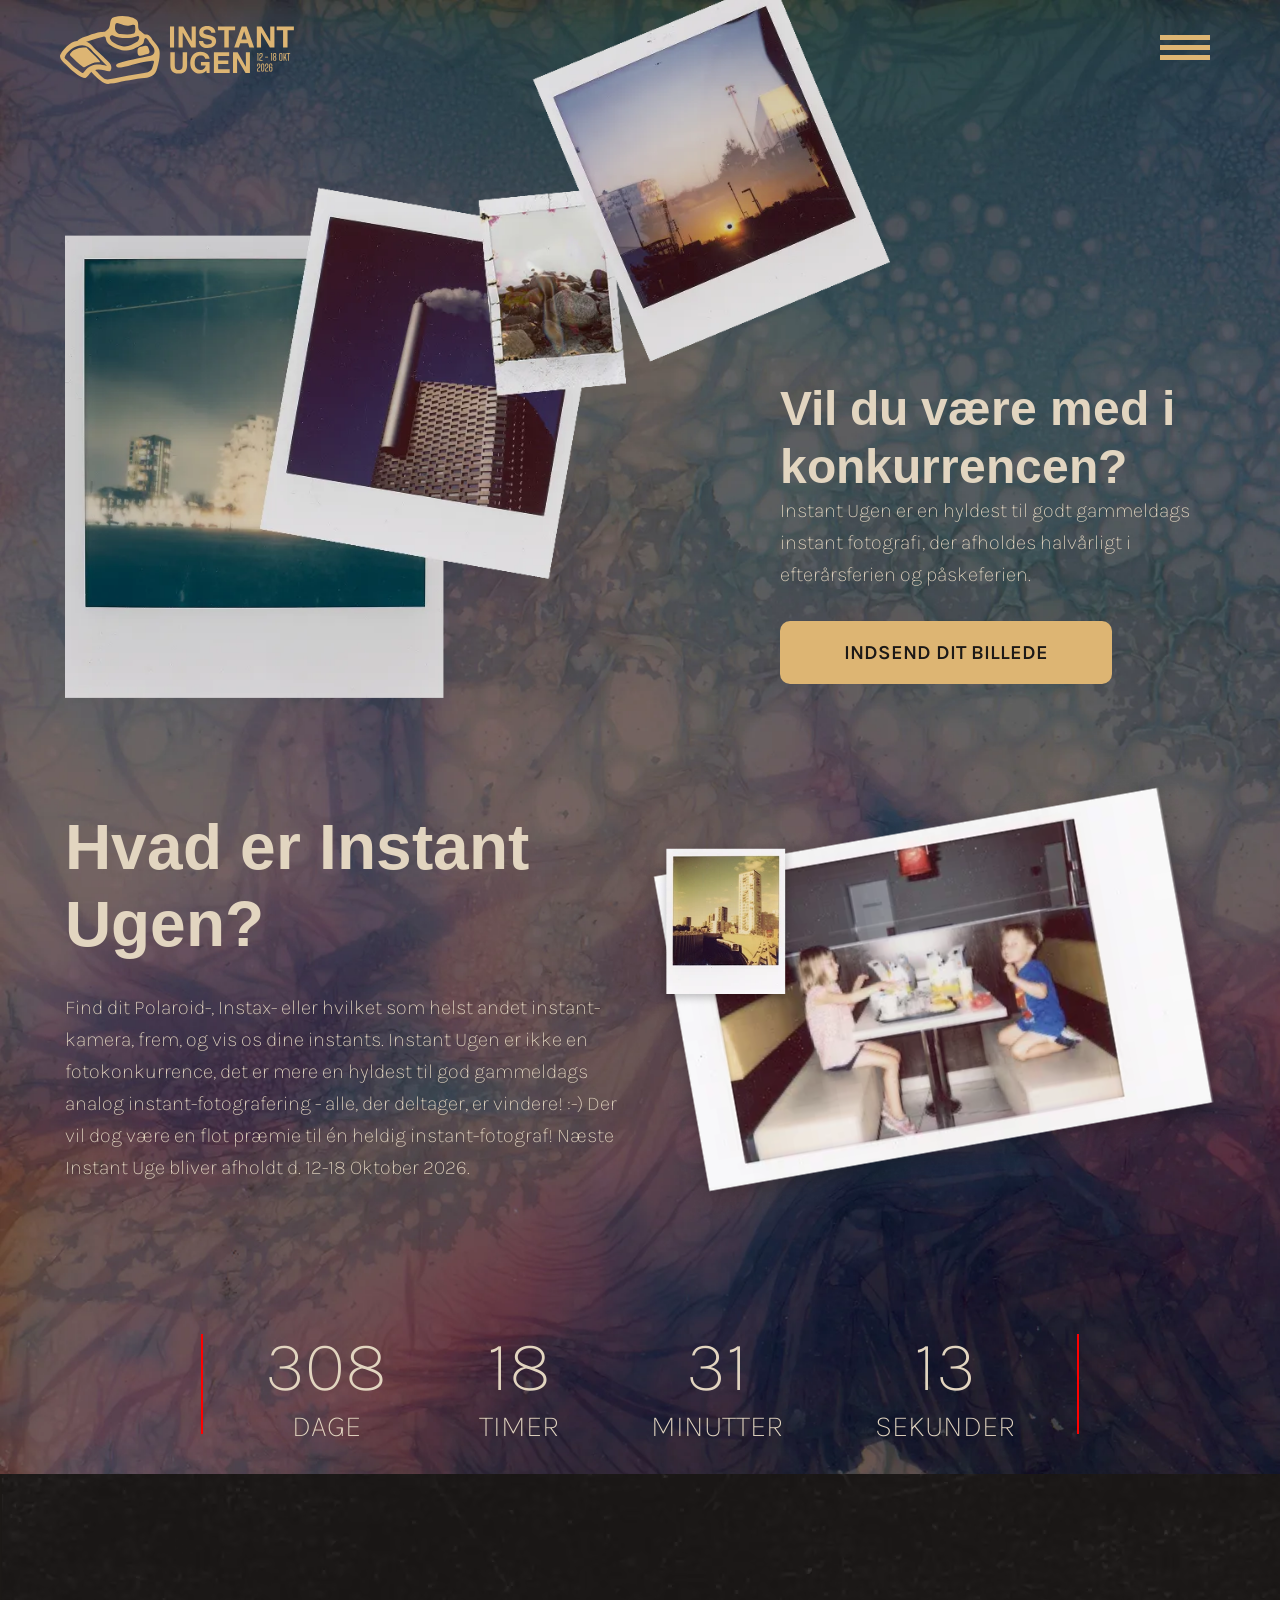
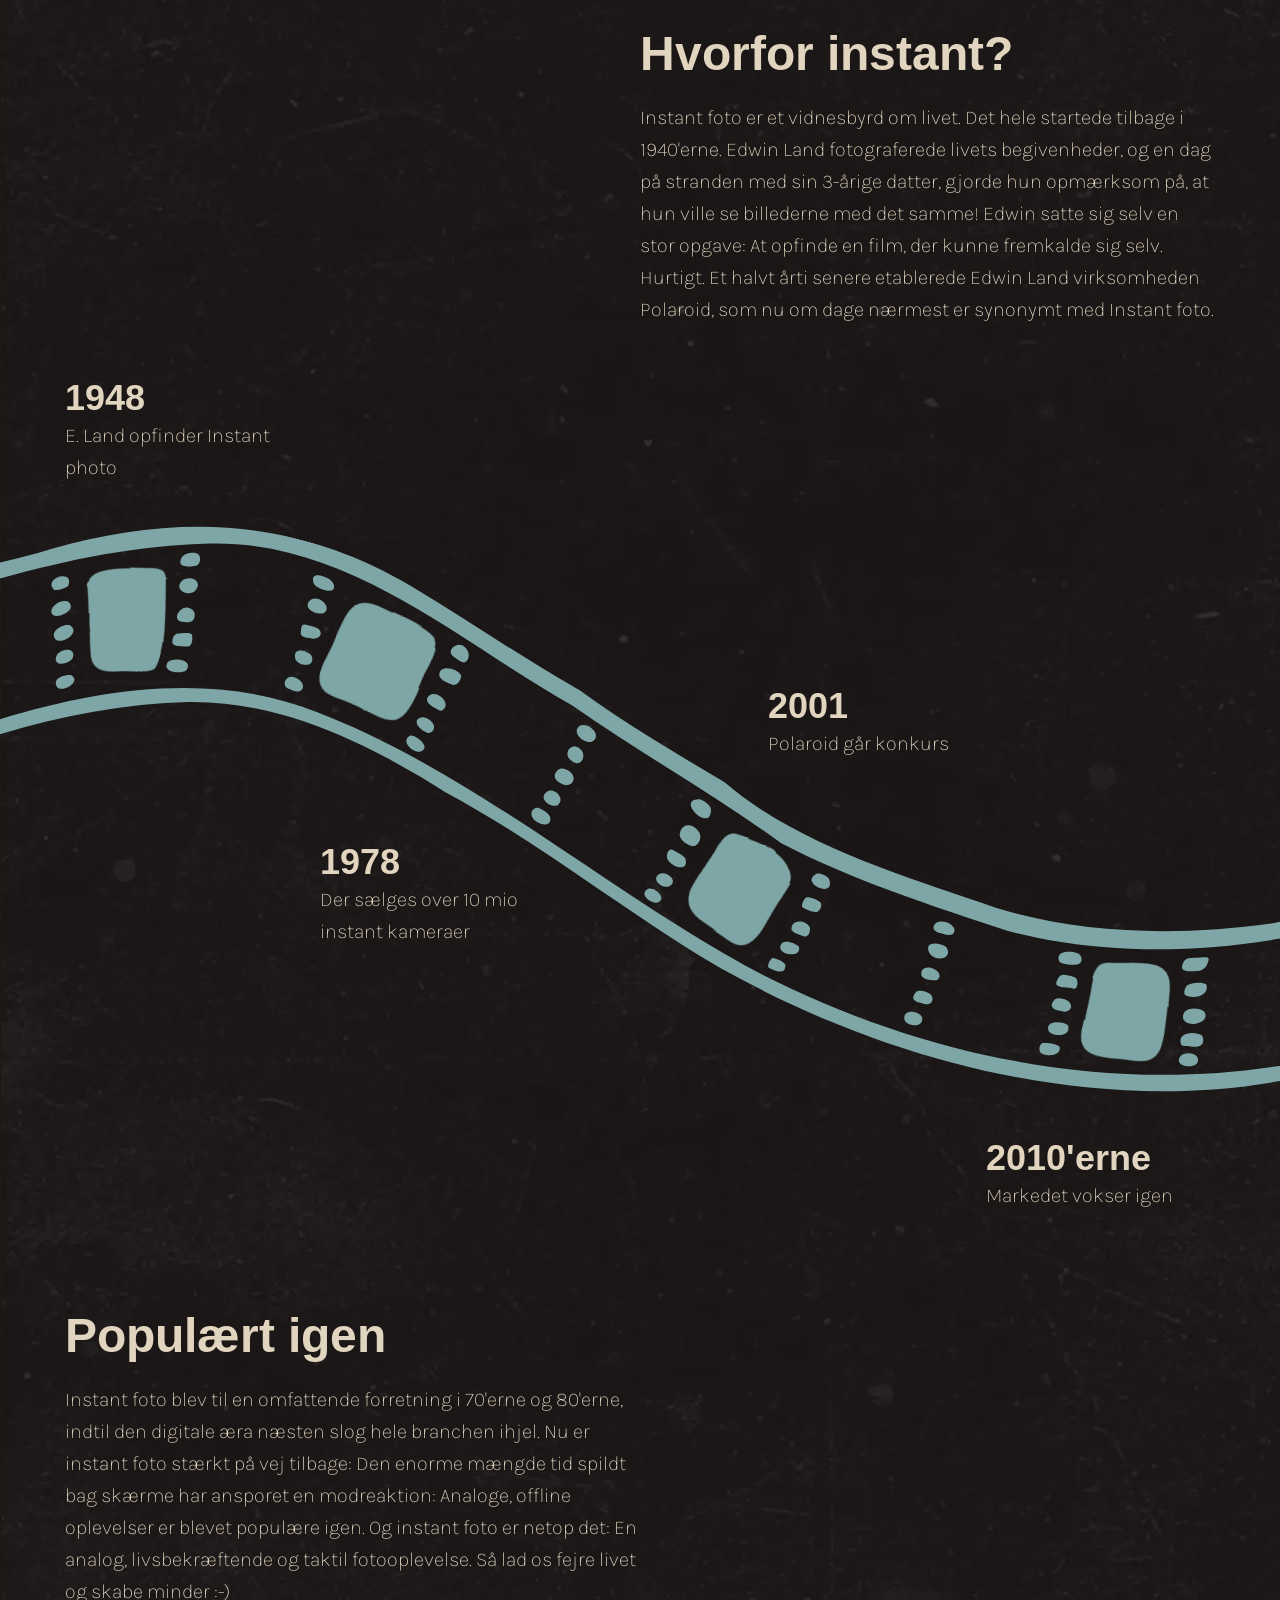
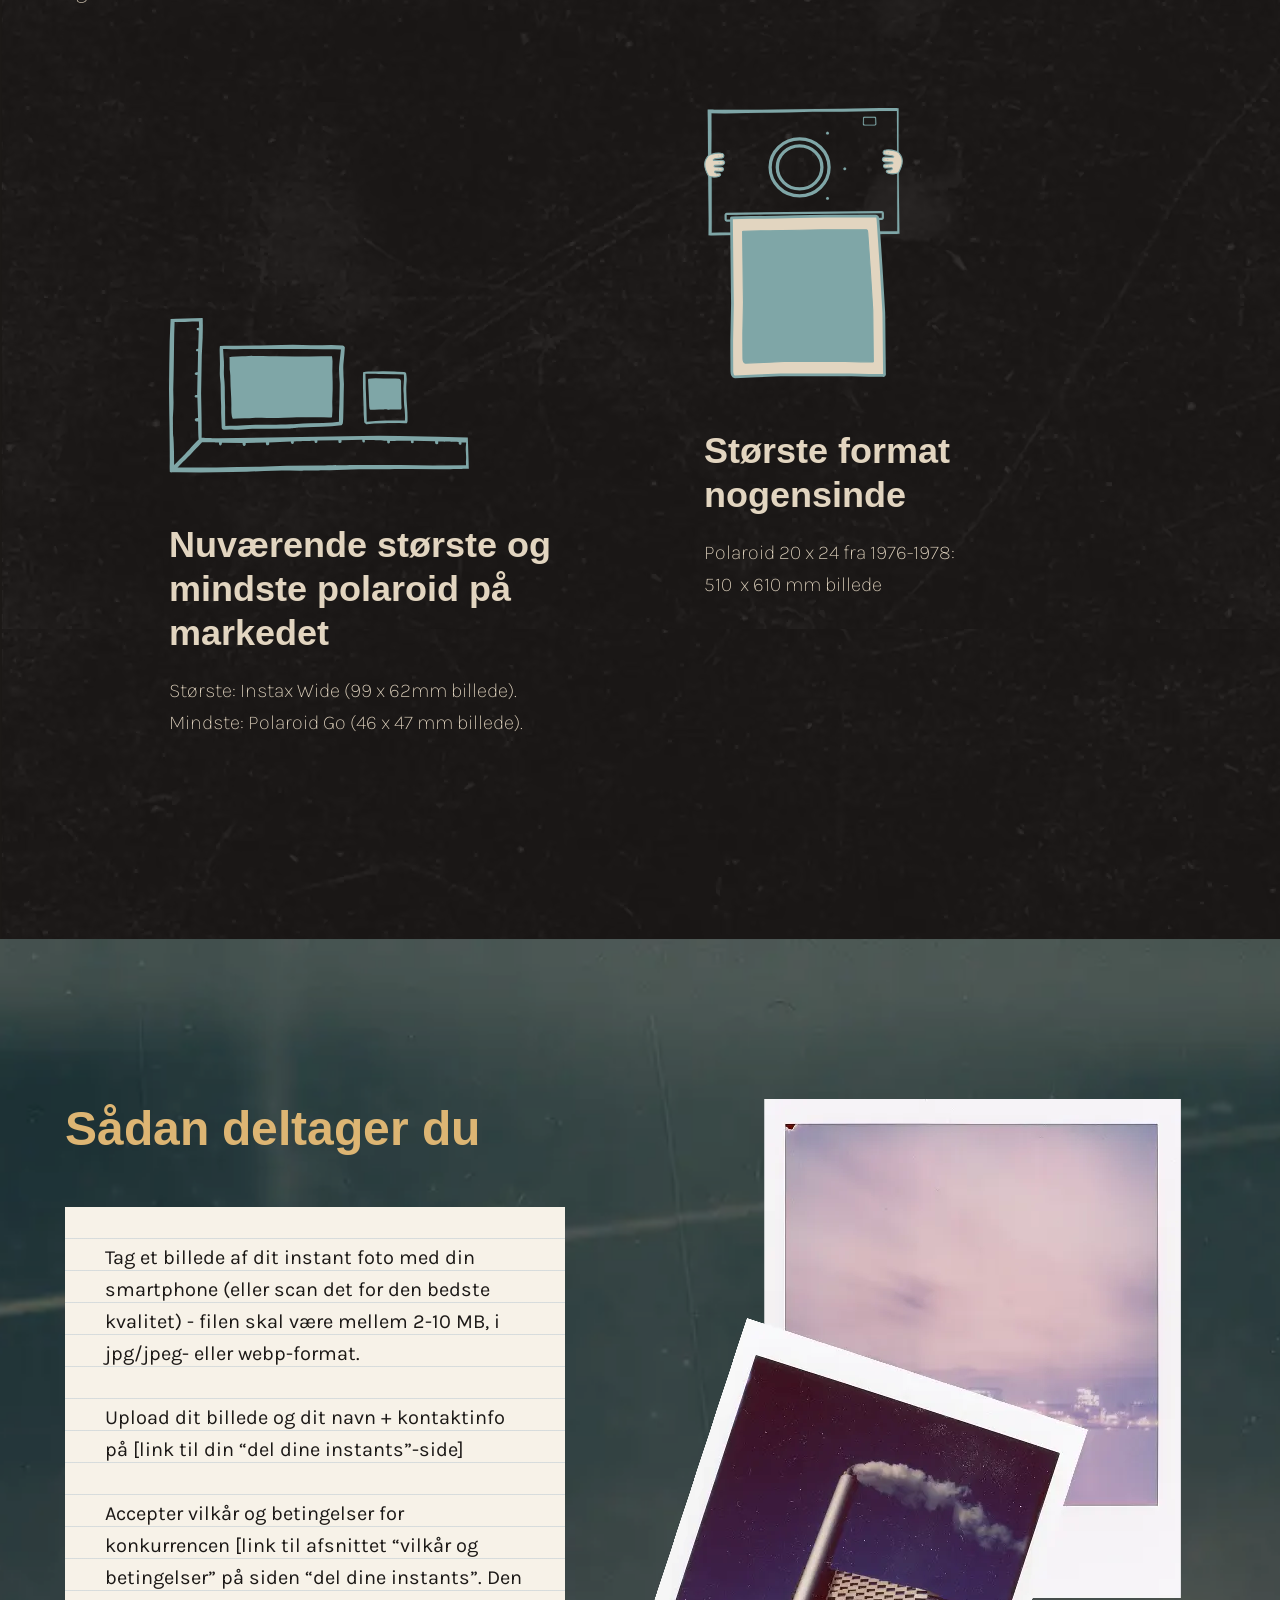
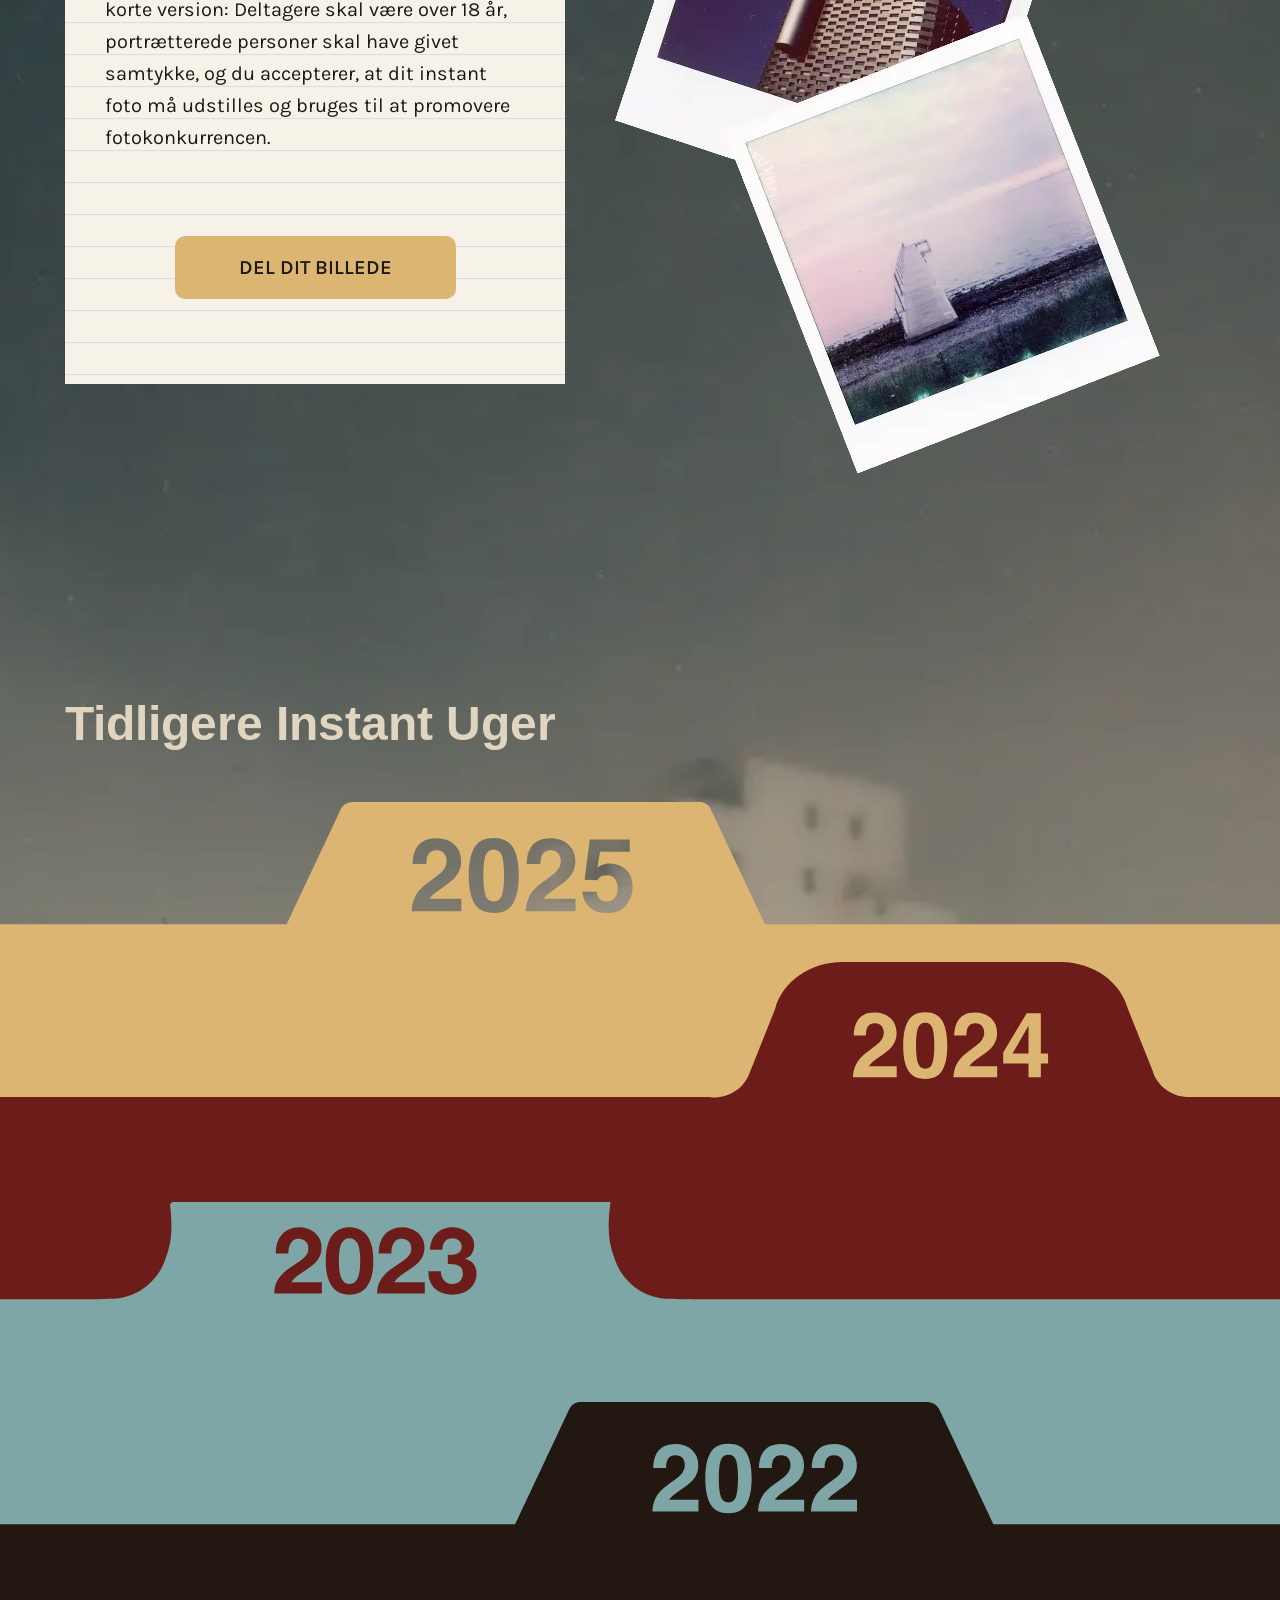
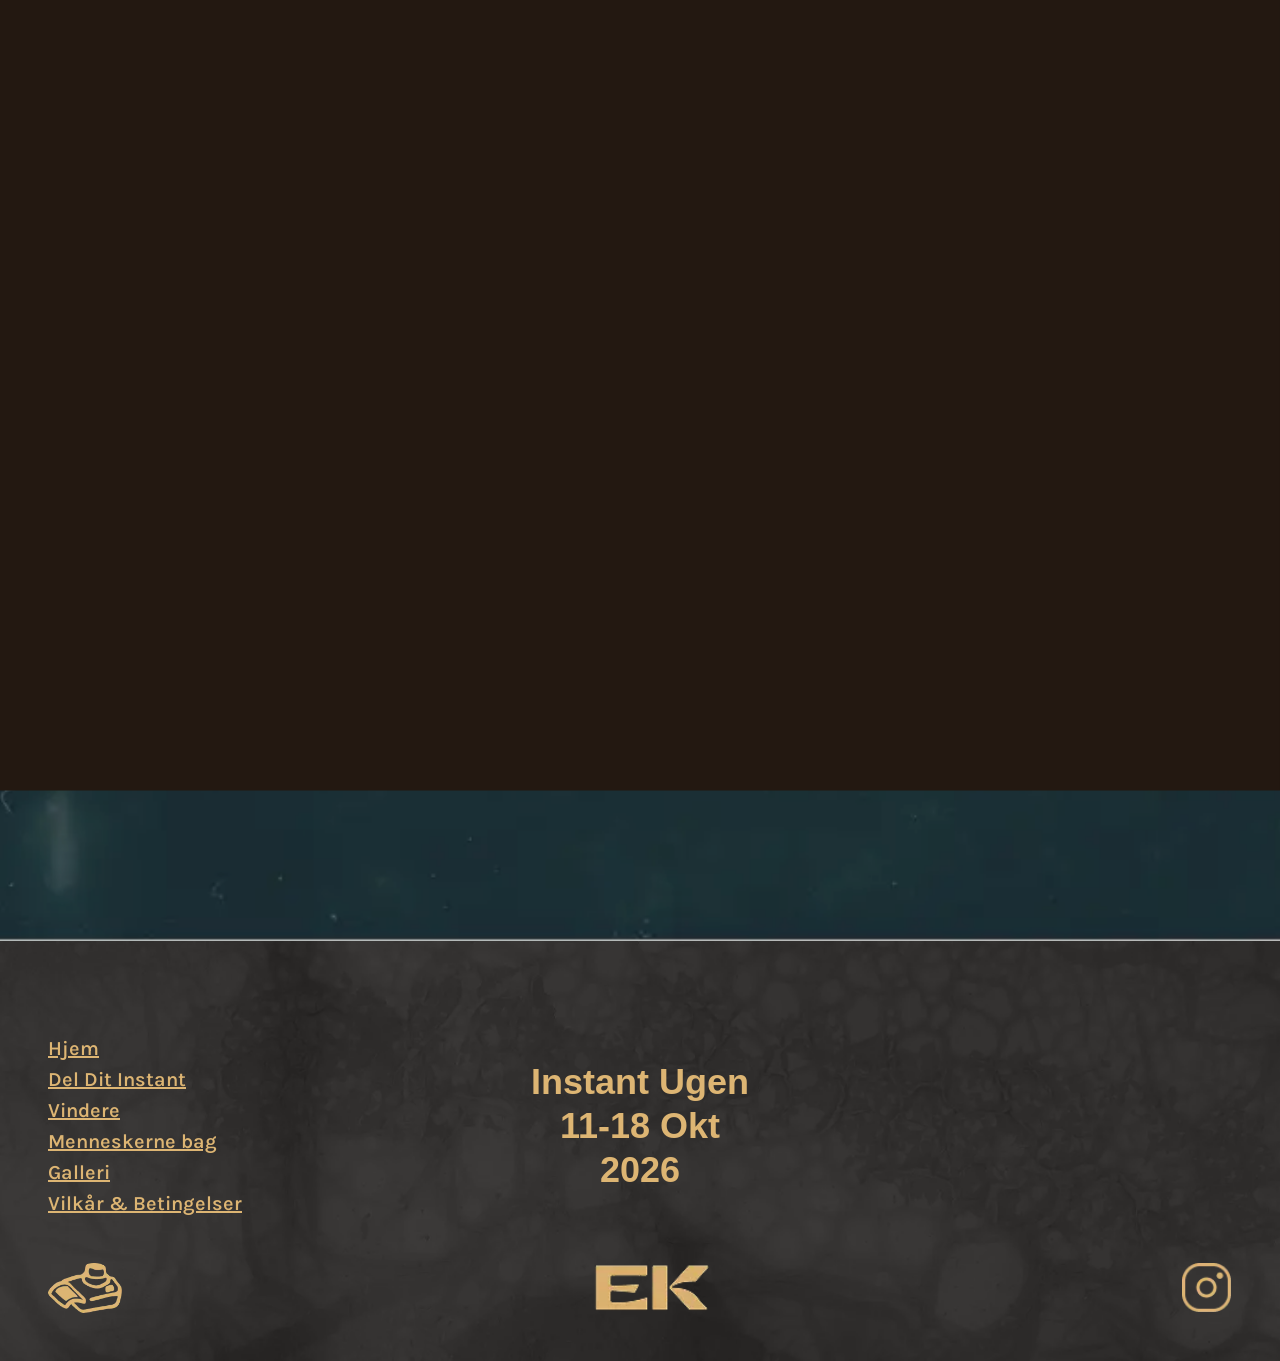
==== index.html @ 5b5977e4 "countdown inserted - fixing padding" ====
<!doctype html>
<html lang="da">
  <head>
    <meta charset="UTF-8" />
    <meta name="viewport" content="width=device-width, initial-scale=1.0" />
    <meta name="robots" content="noindex, nofollow" />
    <title>Forside</title>

    <!--Font-->

    <link rel="preconnect" href="https://fonts.googleapis.com" />
    <link rel="preconnect" href="https://fonts.gstatic.com" crossorigin />
    <link
      href="https://fonts.googleapis.com/css2?family=Arimo:ital,wght@0,400..700;1,400..700&family=Karla:ital,wght@0,200..800;1,200..800&display=swap"
      rel="stylesheet"
    />

    <!--css-->
    <link rel="stylesheet" href="css/global.css" />
    <link rel="stylesheet" href="css/index.css" />
  </head>

  <body>
    <div class="hero_background">
      <header>
        <div class="logo">
          <a href="index.html">
            <img class="camera_Logo" src="logo/Logo_interrim.svg" alt="logo" />
            <img
              class="Wordmark_logo"
              src="logo/Wordmark_and_date.svg"
              alt="Instant Ugen | afholdes d. 12-18 Oktober 2026"
            />
          </a>
        </div>

        <nav>
          <ul class="menu">
            <li><a href="index.html">HJEM</a></li>
            <li><a href="form.html">DEL DIT INSTANT</a></li>
            <li><a href="winners.html">VINDERE</a></li>
            <li><a href="about.html">MENNESKERNE BAG</a></li>
            <li><a href="galleri.html">GALLERI</a></li>
          </ul>
        </nav>

        <button class="burger">
          <span class="line"></span>
          <span class="line"></span>
          <span class="line"></span>
        </button>
      </header>

      <section class="hero">
        <div class="hero_images">
          <img
            src="Img/polaroids/hero_images_gathered_lo.webp"
            alt="Instant foto af Amager Strandpark"
          />
          <!-- <img
            src="/img/polaroids/hero_instant2.webp"
            alt="Instant foto af Amager Forbrænding"
          />
          <img
            src="/img/polaroids/hero_instant3.webp"
            alt="Instant foto af Amager Strandpark"
          />
          <img
            src="/img/polaroids/hero_instant4.webp"
            alt="Instant foto af Amager Strandpark"
          /> -->
        </div>
        
        <div class="hero_text_button">
          <div>
          <h2 class="hero_title">Vil du være med i konkurrencen?</h1>
          <p class="hero_text">
            Instant Ugen er en hyldest til godt gammeldags instant fotografi,
            der afholdes halvårligt i efterårsferien og påskeferien.
          </p>
          </div>
          <a class="button" aria-label="button" href="/form.html"
            >INDSEND DIT BILLEDE</a
          >
        </div>



    
      </section>

      <section class="what_is_section">
        <div class ="what_is_flex">

          <div class="what_is_images">
            <img class="metro_tilt_ovenpå" src="Img/polaroids/hero_instant6.webp" alt="Instantbillede af metroen på amager">

            <img class="burgerking" src="Img/polaroids/hero_instant5.webp" alt="Instant af Stefans børn på burgerking"/>
          </div>


          
        <div class="what_is_text">
  
  <h1>Hvad er Instant Ugen?</h1>
  <p>Find dit Polaroid-, Instax- eller hvilket som helst andet instant-kamera, frem, og vis os dine instants. 
Instant Ugen er ikke en fotokonkurrence, det er mere en hyldest til god gammeldags analog instant-fotografering 
- alle, der deltager, er vindere! :-) 

Der vil dog være en flot præmie til én heldig instant-fotograf!
Næste Instant Uge bliver afholdt d. 12-18 Oktober 2026.
</p>


</div>

</div>

   <div class="container">

        <div id="countdown">
            <div class="RedLine">

            </div>
            <ul>
                <li><span id="days"></span>dage</li>
                <li><span id="hours"></span>timer</li>
                <li><span id="minutes"></span>minutter</li>
                <li><span id="seconds"></span>sekunder</li>
            </ul>
            <div class="RedLine"></div>
        </div>

    </div>
      </section>

    </div>

    

      <section class="timeline">
<div class="section_timeline">
        <div class="timeline_intro">
          <h2>Hvorfor instant?</h2>
          <p>Instant foto er et vidnesbyrd om livet. Det hele startede tilbage i 1940'erne. Edwin Land fotograferede livets begivenheder, og en dag på stranden med sin 3-årige datter, gjorde hun opmærksom på, at hun ville se billederne med det samme! 

Edwin satte sig selv en stor opgave: At opfinde en film, der kunne fremkalde sig selv. Hurtigt. Et halvt årti senere etablerede Edwin Land virksomheden Polaroid, som nu om dage nærmest er synonymt med Instant foto. 
</p>
        </div>


<div class="timeline_wrapper">

  <div class="timeline_grid">
  <div class="info1">
    <h3>1948</h3>
  <p>E. Land opfinder Instant photo</p>
  </div>

  <div class="info2">
    <h3>1978</h3>
  <p>Der sælges over 10 mio instant kameraer</p>
  </div>


  <div class="info3">
    <h3>2001</h3>
  <p>Polaroid går konkurs</p>
  </div>

  <div class="info4">
    <h3>2010'erne</h3>
  <p>Markedet vokser igen</p>
  </div>
  </div>

  
   <img class="filmroll" src="logo/Filmroll_mobile.svg" alt="illustration af bonrulle med påtrykte instant fotos">

</div>


        <div class="timeline_outro">
          <h2>Populært igen</h2>
          <p>Instant foto blev til en omfattende forretning i 70'erne og 80'erne, indtil den digitale æra næsten slog hele branchen ihjel. 

Nu er instant foto stærkt på vej tilbage: Den enorme mængde tid spildt bag skærme har ansporet en modreaktion: Analoge, offline oplevelser er blevet populære igen. Og instant foto er netop det: En analog, livsbekræftende og taktil fotooplevelse.

Så lad os fejre livet og skabe minder :-)</p>
        </div>

        </div>
      

<div class="infographics_index">
        <div class="infographic_1">
          <img src="logo/info_lineal.svg" alt="Illustration af to polaroidbilleder der sammenlignes med en lineal."/>
          <article class="infographic_text">
            <h3>Nuværende største og mindste polaroid på markedet </h3>
            <p>Største: Instax Wide (99 x 62mm billede). <br> 
Mindste: Polaroid Go (46 x 47 mm billede).</p>
          </article>

        </div>


        <div class="infographic_2">
          <img src="logo/info_format.svg" alt="Illustration af et stort kamera der printer et stort format ud."/>
<article class="infographic_text">
            <h3>Største format nogensinde </h3>
            <p>Polaroid 20 x 24 fra 1976-1978: <br> 510  x 610 mm billede </p>
          </article>
        </div>
</div>
        
      </section>

  <section class="how_to_section">

<div class="howto_bigflex">
   
<div class="howto_smallflex">
   
  <div>
    <h2 class="h2_howto">Sådan deltager du</h2>
    <div class="note">
      <div>
       
        <p>
            Tag et billede af dit instant foto med din smartphone (eller scan det for den bedste kvalitet) - filen skal
            være mellem
            2-10 MB, i jpg/jpeg- eller webp-format.

        </p>
        <p>Upload dit billede og dit navn + kontaktinfo på [link til din “del dine instants”-side]

        </p>

        <p>Accepter vilkår og betingelser for konkurrencen [link til afsnittet “vilkår og betingelser” på siden “del
            dine
            instants”. Den korte version: Deltagere skal være over 18 år, portrætterede personer skal have givet
            samtykke, og du
            accepterer, at dit instant foto må udstilles og bruges til at promovere fotokonkurrencen.</p>
    </div>
    <div class="howtobtn">
    <a class="button" href="form.html">DEL DIT BILLEDE</a>
    </div>
          </div>
          </div>

    <div class="howto_images">
      <img src="Img/polaroids/howto_images.webp" alt="Et display af tre polaroidbilleder - alle fra Amager">
    </div>
    </div>
    </div>

  <h2 class="files_title">Tidligere Instant Uger</h2>


  <section class="files">

  <img class="yellowfile" src="svg/yellowfile.svg" alt="En gul mappe med teksten 2025">
  <img class="redfile" src="svg/redfile.svg" alt="En rød mappe med teksten 2024">
  <img class="bluefile" src="svg/bluefile.svg" alt="En blå mappe med teksten 2023">
  <img class="brownfile" src="svg/brownfile.svg" alt="En brun mappe med teksten 2022">

  </section>
</section>








    

    <footer>
      <div class="Footer_Content">
        <div class="Footer_Date">
          <h3>Instant Ugen</h3>
          <h3>11-18 Okt</h3>
          <h3>2026</h3>
        </div>

        <div class="Footer_links">
          <a href="index.html">Hjem</a>
          <a href="form.html">Del Dit Instant</a>
          <a href="winners.html">Vindere</a>
          <a href="about.html">Menneskerne bag</a>
          <a href="galleri.html">Galleri</a>
          <a href="agreements.html">Vilkår & Betingelser</a>
        </div>
      </div>

      <div class="Footer_logo">
        <a href="index.html">
          <img src="logo/Logo_interrim.webp" alt="Instant ugen Logo"
        /></a>
        <a href="https://www.ek.dk/" target="_blank"
          ><img src="logo/Ek_logo.webp" alt="Sponsor Logo EK" />
        </a>
        <a href="DEAD LINK " target="_blank">
          <img src="logo/Insta_logo.webp" alt="Instagram Link"
        /></a>
      </div>
    </footer>
    <script src="javascript/burger.js"></script>
     <script src="javascript/index.js"></script>
  </body>
</html>
---- css/global.css ----
/****** RESEt ******/
* {
  margin: 0;
  padding: 0px;
  box-sizing: border-box;
}
img {
  width: 100%;
  height: auto;
  display: block;
}

main {
  margin: 10px;
}

/******** FONTS *********/

h1 {
  font-family: "Arimo", sans-serif;
  font-optical-sizing: auto;
  font-weight: 800;
  font-style: normal;
  color: var(--text-color);
  font-size: 2.25rem;
}

h2 {
  font-family: "Arimo", sans-serif;
  font-optical-sizing: auto;
  font-weight: 800;
  font-style: normal;
  color: var(--text-color);
  font-size: 2rem;
}

.menu a {
  font-family: "Arimo", sans-serif;
  font-optical-sizing: auto;
  font-weight: 800;
  font-style: normal;
  color: var(--text-color);
  font-size: 1.5rem;
}

h3 {
  font-family: "Arimo", sans-serif;
  font-optical-sizing: auto;
  font-weight: 800;
  font-style: normal;
  color: var(--text-color);
  font-size: 1.5rem;
}

button {
  font-family: "Karla", sans-serif;
  font-optical-sizing: auto;
  font-weight: bold;
  font-style: normal;
  font-size: 1rem;
}

p,
ul,
ol,
a {
  font-family: "Karla", sans-serif;
  font-optical-sizing: auto;
  font-weight: 200;
  font-style: normal;
  font-size: 1.125rem;
  color: var(--text-color);
}

p {
  max-width: 65ch;
  line-height: 1.6;
}

li {
  max-width: 65ch;
}

.Italic-Text {
  font-weight: lighter;
  font-style: italic;
}

.light-text {
  font-weight: lighter;
}

/********* COLORS *********/

:root {
  --background-color: #1c1917;
  --text-color: #e2d5c0;
  --Yellow-color: #ddb573;
  --cta-color: #7fa6a7;
}

body {
  background-color: var(--background-color);
}

/*********** HEADER ***********/

header {
  top: 0;
  display: flex;
  justify-content: space-between;
  align-items: center;
  height: 100px;
  padding: 0 20px;
  background: transparent;
  z-index: 100;
}

/*********** LOGO ***********/

.Wordmark_logo {
  width: 75px;
  height: auto;
}

.camera_Logo {
  width: 65px;
}

.logo a {
  display: flex;
  align-items: center;
  gap: 10px;
  margin-left: 15px;
}

.logo {
  position: relative;
  z-index: 102;
}

/*********** BURGER ***********/

.burger {
  display: block;
  width: 30px;
  height: 20px;
  cursor: pointer;
  background-color: transparent;
  border: 0;
  z-index: 102;
}

.burger .line {
  display: block;
  width: 100%;
  height: 2px;
  background-color: var(--Yellow-color);
  margin-bottom: 5px;
  transition: 0.2s linear;
}

/*********** MENU ***********/

nav {
  display: none;
}

nav.active {
  display: block;
  position: fixed;
  top: 0;
  left: 0;
  width: 100%;
  height: 100vh;
  background-color: var(--background-color);
  z-index: 101;
}

nav.active .menu {
  display: flex;
  flex-direction: column;
  align-items: flex-start;
  gap: 20px;
  margin: 0 auto;
  padding: 140px 40px 40px;
  list-style: none;
}

nav.active .menu a {
  color: var(--Yellow-color);
  font-size: 1.5rem;
  font-weight: 500;
  font-style: normal;
  text-decoration: underline;
  text-decoration-thickness: 1px;
}

nav.active .menu a:hover {
  color: var(--cta-color);

  transition: 0.3s ease-in;
}

/*********** BURGER Aimation ***********/

.burger.active .line:nth-child(1) {
  transform: rotate(45deg) translate(5px, 5px);
}

.burger.active .line:nth-child(2) {
  opacity: 0;
}

.burger.active .line:nth-child(3) {
  transform: rotate(-45deg) translate(5px, -5px);
}

/*********** FOOTER **********/

footer {
  margin: 0;
  padding: 0;
  width: 100%;

  background-image: url(../Img/Backgrounds/FooterBackgroundNEW.webp);

  background-color: var(--background-color);
  background-size: cover;
  background-position: center;
  background-repeat: no-repeat;
}

.Footer_logo img {
  height: 50px;
  width: auto;
}

.Footer_logo {
  display: flex;
  justify-content: space-between;
  align-items: center;
  width: 100%;
  padding: 0 3rem 3rem 3rem;
}

.Footer_Date {
  display: flex;
  justify-content: center;
  align-items: center;
  flex-direction: column;
  margin: 3rem;
}

.Footer_Date h3 {
  color: var(--Yellow-color);
}

.Footer_links {
  display: flex;
  justify-content: center;
  align-items: center;
  flex-direction: column;
  margin: 3rem;
  gap: 0.5rem;
}

.Footer_links a {
  color: var(--Yellow-color);
  text-decoration: underline;
}

.Footer_Content {
  padding-top: 3rem;
}

/********** DESKTOP **********/
@media (min-width: 801px) {
  /****** FONT ******/
  h1 {
    font-size: 4rem;
  }

  h2 {
    font-size: 3rem;
  }

  h3 {
    font-size: 2.25rem;
  }

  p,
  ul,
  ol,
  a {
    font-size: 1.25rem;
  }

  button {
    font-size: 1.25rem;
  }

  /*************** MENU *****************/

  .logo a {
    margin-left: 40px;
  }

  .Wordmark_logo {
    width: 130px;
    height: auto;
  }

  .camera_Logo {
    width: 100px;
  }

  .burger {
    width: 60px;
    height: 55px;
    margin-right: 40px;
  }

  .burger .line {
    width: 50px;
    height: 5px;
  }

  nav.active .menu a {
    font-size: 3.625rem;
    text-decoration: underline;
    text-decoration-thickness: 3px;
  }

  nav.active .menu {
    gap: 10px;
    margin-left: 20px;
  }

  nav.active .menu a:hover {
    color: var(--cta-color);

    transition: 0.3s ease-in;
  }

  .burger.active .line:nth-child(1) {
    transform: rotate(45deg) translate(7px, 7px);
  }

  .burger.active .line:nth-child(2) {
    opacity: 0;
  }

  .burger.active .line:nth-child(3) {
    transform: rotate(-45deg) translate(7px, -7px);
  }

  /************** FOOTER *************/

  .Footer_Content {
    display: grid;
    grid-template-columns: 1fr 1fr 1fr;
  }

  .Footer_links {
    display: flex;
    justify-content: left;
    align-items: flex-start;
    flex-direction: column;
    margin: 3rem;
    gap: 0.5rem;
    grid-column: 1;
    grid-row: 1;
  }

  .Footer_Date {
    grid-column: 2;
    grid-row: 1;
  }
}
---- css/index.css ----
:root {
  --XS: 1.25rem;
  --S: 1.875rem;
  --M: 3.125rem;
  --L: 6.875rem;
  --XL: 9.375rem;
}

.hero_images {
  display: flex;
  flex-direction: row;
}

.hero_background {
  display: flow-root;
  background-image: url("../Img/Backgrounds/bg_hero.webp");
  background-size: cover;
  background-position: center top;
  background-repeat: no-repeat;
}

header {
  position: relative;
  z-index: 100;
}

/* ----------CTA------------- */

a {
  text-decoration: none;
  color: var(--background-color);
  font-weight: 600;
}

.button {
  background-color: var(--Yellow-color);
  color: var(--background-color);
  border-radius: 10px;
  padding: 1.25rem 4rem;
  font-size: 1.25rem;
  cursor: pointer;
  transition: all 0.3s ease;
  max-width: fit-content;
}

/* -------------------------------- */

.hero_text_button {
  display: flex;
  flex-direction: column;
  justify-content: flex-end;
  gap: var(--S);
}

.hero {
  display: flex;
  flex-direction: column;
  align-items: center;
  margin: -100px var(--S) 0;
  gap: var(--M);
}

/* -------------- WHAT IS INSTANT UGEN? ---------------- */

.what_is_flex {
  position: relative;
  display: flex;
  flex-direction: column;
  align-items: center;
  gap: var(--S);
  margin: var(--M) var(--S);
}

.burgerking {
  width: 100%;
  transform: rotate(-10deg);
}

.what_is_images {
  position: relative;
  width: 100%;
}

.metro_tilt_ovenpå {
  position: absolute;
  z-index: 1;
  width: 25%;
  top: 8%;
  left: 18%;
  transform: translateX(-90px);
}

/* ------------ TIMELINE ----------- */

.timeline {
  background-image: url("../Img/Backgrounds/bg_textured_overlay.webp");
  display: flex;
  flex-direction: column;
  gap: var(--M);
  padding-block: var(--M);
  overflow-x: hidden;
}

.timeline_intro,
.timeline_outro {
  max-width: 65ch;
  display: flex;
  flex-direction: column;
  gap: var(--XS);
}

.timeline_outro {
  margin-top: var(--S);
}

.timeline_wrapper img {
  padding: 0 var(--XL);
  position: relative;
}

.timeline_wrapper {
  position: relative;
}

.timeline_grid {
  display: grid;
  grid-template-columns: 1fr 1fr;
  grid-template-rows: 1fr 1fr;
  margin: var(--M) var(--S);
  gap: 250px;
  position: absolute;
}

.info1 {
  display: flex;
  flex-direction: column;
  align-self: flex-end;
}

.info2 {
  display: flex;
  flex-direction: column;
  align-self: flex-start;
}

.info3 {
  display: flex;
  flex-direction: column;
  align-self: flex-end;
}

.info2 {
  display: flex;
  flex-direction: column;
  align-self: flex-start;
}

.infographics_index {
  display: flex;
  flex-direction: column;
  gap: var(--L);
  margin: var(--M) var(--S);
}

.infographic_1 {
  img {
    max-width: 300px;
  }
  display: flex;
  flex-direction: column;
  gap: var(--M);
}

.infographic_text {
  display: flex;
  flex-direction: column;
  gap: var(--XS);
}

.infographic_2 {
  display: flex;
  flex-direction: column;
  gap: var(--M);

  img {
    max-width: 200px;
  }
}

/* ------------------- HOW TO DELTAGE ------------ */

.how_to_section {
  position: relative;
  min-height: 100vh;
  overflow: hidden;
  padding: var(--M) 0 var(--XL) 0;
}

.how_to_section::before {
  content: "";
  position: absolute;
  inset: 0;
  z-index: 0;
  background-image: url("../Img/Backgrounds/bg_how_to.webp");
  background-position: center;
  background-size: cover;
  background-repeat: no-repeat;
  opacity: 0.7;
}

.how_to_section > * {
  position: relative;
  z-index: 1;
}

.h2_howto {
  color: var(--Yellow-color);
  margin-bottom: var(--M);
}
.note {
  max-width: 500px;
  min-height: 200px;
  padding: 35px 40px;
  background-color: #f7f2e8;
  background-image: repeating-linear-gradient(
    to bottom,
    transparent 0px,
    transparent 31px,
    #b8c7d1 32px
  );
  box-sizing: border-box;
}

.note p {
  margin: 0;
  color: var(--background-color);
  font-weight: 400;
  line-height: 32px;
  margin-bottom: 2rem;
}

.howtobtn {
  padding: var(--M) 0;
}

.howto_bigflex {
  display: flex;
  flex-direction: column;
  gap: var(--XS);
  padding: var(--L) var(--S);
}

.howto_smallflex {
  display: flex;
  flex-direction: column;
  gap: var(--M);
}

.howtobtn {
  display: flex;
  flex-direction: column;
  align-items: center;
}

.files_title {
  margin: var(--L) var(--S) var(--M);
  color: var(--text-color);
}

.yellowfile {
  z-index: 2;
}

.redfile {
  z-index: 3;
}

.bluefile {
  z-index: 4;
}

.brownfile {
  z-index: 5;
}

.files {
  position: relative;
  height: calc(77.3vw + 240px);
  margin-top: -120px;
  overflow: hidden;
}

.files img {
  position: absolute;
  left: 0;
  width: 100%;
  height: auto;
}

.files .yellowfile {
  top: 0;
}

.files .redfile {
  top: 80px;
}

.files .bluefile {
  top: 160px;
}

.files .brownfile {
  top: 240px;
}

/* ------------------- MOBILE BREAKPOINT --------------- */

@media (max-width: 800px) {
  .files_title {
    position: relative;
    top: -40px;
    margin-bottom: var(--L);
  }

  .files {
    margin-top: -100px;
  }

  .files .redfile {
    top: 60px;
  }

  .timeline_intro,
  .timeline_outro {
    margin-inline: var(--S);
  }

  .timeline_outro {
    margin-top: var(--L);
  }

  .timeline_wrapper {
    margin-top: var(--L);
  }

  .what_is_flex {
    margin-top: var(--L);
    margin-bottom: var(--L);
  }

  .howto_bigflex {
    padding-top: var(--M);
  }

  .timeline {
    padding-top: var(--L);
  }

  .infographic_1,
  .infographic_2 {
    display: flex;
    align-items: center;
  }
  .timeline_wrapper img {
    transform: scale(0.9);
    transform-origin: center;
  }

  .timeline_grid {
    display: block;
    position: absolute;
    inset: 0;
    width: 100%;
    height: 100%;
    margin: 0;
  }

  .timeline_grid .info1,
  .timeline_grid .info2,
  .timeline_grid .info3,
  .timeline_grid .info4 {
    position: absolute;
    width: 30%;
  }

  .timeline_grid .info1 {
    top: 8%;
    right: 2%;
  }

  .timeline_grid .info2 {
    top: 22%;
    left: 4%;
  }

  .timeline_grid .info3 {
    top: 62%;
    right: 5%;
  }

  .timeline_grid .info4 {
    top: 88%;
    left: 4%;
  }
}
/* 
------------------------ DESKTOP BREAKPOINT ------------------------ */

@media (min-width: 801px) {
  .timeline {
    display: flex;
    flex-direction: column;
    gap: var(--XL);
    padding: var(--XL) 65px;
  }

  .timeline_intro {
    width: 50%;
    max-width: none;
    margin-left: 50%;
    transform: none;
  }

  .timeline_wrapper {
    height: 55rem;
    width: calc(100% + 130px);
    margin: var(--M) -65px;
    overflow: visible;
  }

  .timeline_wrapper img {
    position: absolute;
    inset: 0;
    width: 100vw;
    height: auto;
    padding: 0;
    margin: auto;
    transform: rotate(105deg) scale(0.28);
  }

  .timeline_grid {
    inset: 0;
    width: 100%;
    height: 100%;
    margin: 0;
    z-index: 1;
  }

  .timeline_grid .info1,
  .timeline_grid .info2,
  .timeline_grid .info3,
  .timeline_grid .info4 {
    position: absolute;
    width: 18%;
  }

  .timeline_grid .info1 {
    top: 0%;
    left: 65px;
  }

  .timeline_grid .info2 {
    bottom: 35%;
    left: 25%;
  }

  .timeline_grid .info3 {
    top: 35%;
    right: 22%;
  }

  .timeline_grid .info4 {
    bottom: 5%;
    right: 5%;
  }

  .timeline_outro {
    width: 50%;
    max-width: none;
    margin-left: 0;
  }

  .hero {
    display: grid;
    grid-template-columns: 3fr 1fr;
    grid-template-rows: 1fr 1fr;
    align-items: center;
    margin: -120px 65px 0;
  }

  .hero_images {
    grid-column: 1;
    grid-row: span 2;
    align-self: start;
  }

  .hero_text_button {
    grid-column: 2;
    grid-row: 2;
    margin-left: -10rem;
  }

  .what_is_flex {
    display: grid;
    grid-template-columns: repeat(2, minmax(0, 1fr));
    margin: var(--L) 65px;
  }

  .what_is_images {
    grid-column: 2;
    overflow: visible;
  }

  .metro_tilt_ovenpå {
    transform: translateX(-100px);
  }

  .what_is_text {
    display: flex;
    flex-direction: column;
    gap: var(--S);
    order: -1;
  }

  .howto_bigflex {
    padding-inline: 65px;
  }

  .infographics_index {
    display: flex;
    flex-direction: row;
    align-items: flex-start;
    justify-content: space-around;
    gap: var(--M);
    margin-inline: 65px;
  }

  .infographic_1,
  .infographic_2 {
    width: 40%;
  }

  .infographic_2 {
    margin-top: -100px;
  }

  .infographic_1 {
    margin-top: var(--L);
  }

  .howto_smallflex {
    display: flex;
    flex-direction: row;
    gap: var(--M);
  }

  .files {
    height: calc(77.3vw + 600px);
    margin-top: 0;
  }

  .files_title {
    margin-inline: 65px;
  }

  .files .redfile {
    top: 160px;
  }

  .files .bluefile {
    top: 400px;
  }

  .files .brownfile {
    top: 600px;
  }

  /**** CLOCK ******/

  /* CONTAINER */
  .container {
    color: #333;
    margin: 0 auto;
    text-align: center;
  }

  /* COUNTDOWN */
  #countdown {
    display: flex;
    align-items: center;
    justify-content: center;
    gap: 2rem;
  }

  /* RED LINES */
  .RedLine {
    width: 2px;
    height: 100px;
    background-color: red;
    flex-shrink: 0;
  }

  /* NUMBERS */
  #countdown ul {
    display: flex;
    gap: 2rem;
    list-style: none;
    margin: 0;
    padding: 0;
  }

  li {
    display: inline-block;
    font-size: 1.5em;
    list-style-type: none;
    padding: 1em;
    text-transform: uppercase;
  }

  li span {
    display: block;
    font-size: 4.5rem;
  }
}

/********** MOBILE **********/

@media all and (max-width: 801px) {
  #countdown {
    gap: 0.5rem;
  }

  #countdown ul {
    gap: 0;
  }

  li {
    font-size: calc(1.125rem * var(--smaller));
    padding: 0.5em;
  }

  li span {
    font-size: calc(3.375rem * var(--smaller));
  }

  .RedLine {
    width: 2px;
    height: 70px;
  }
}
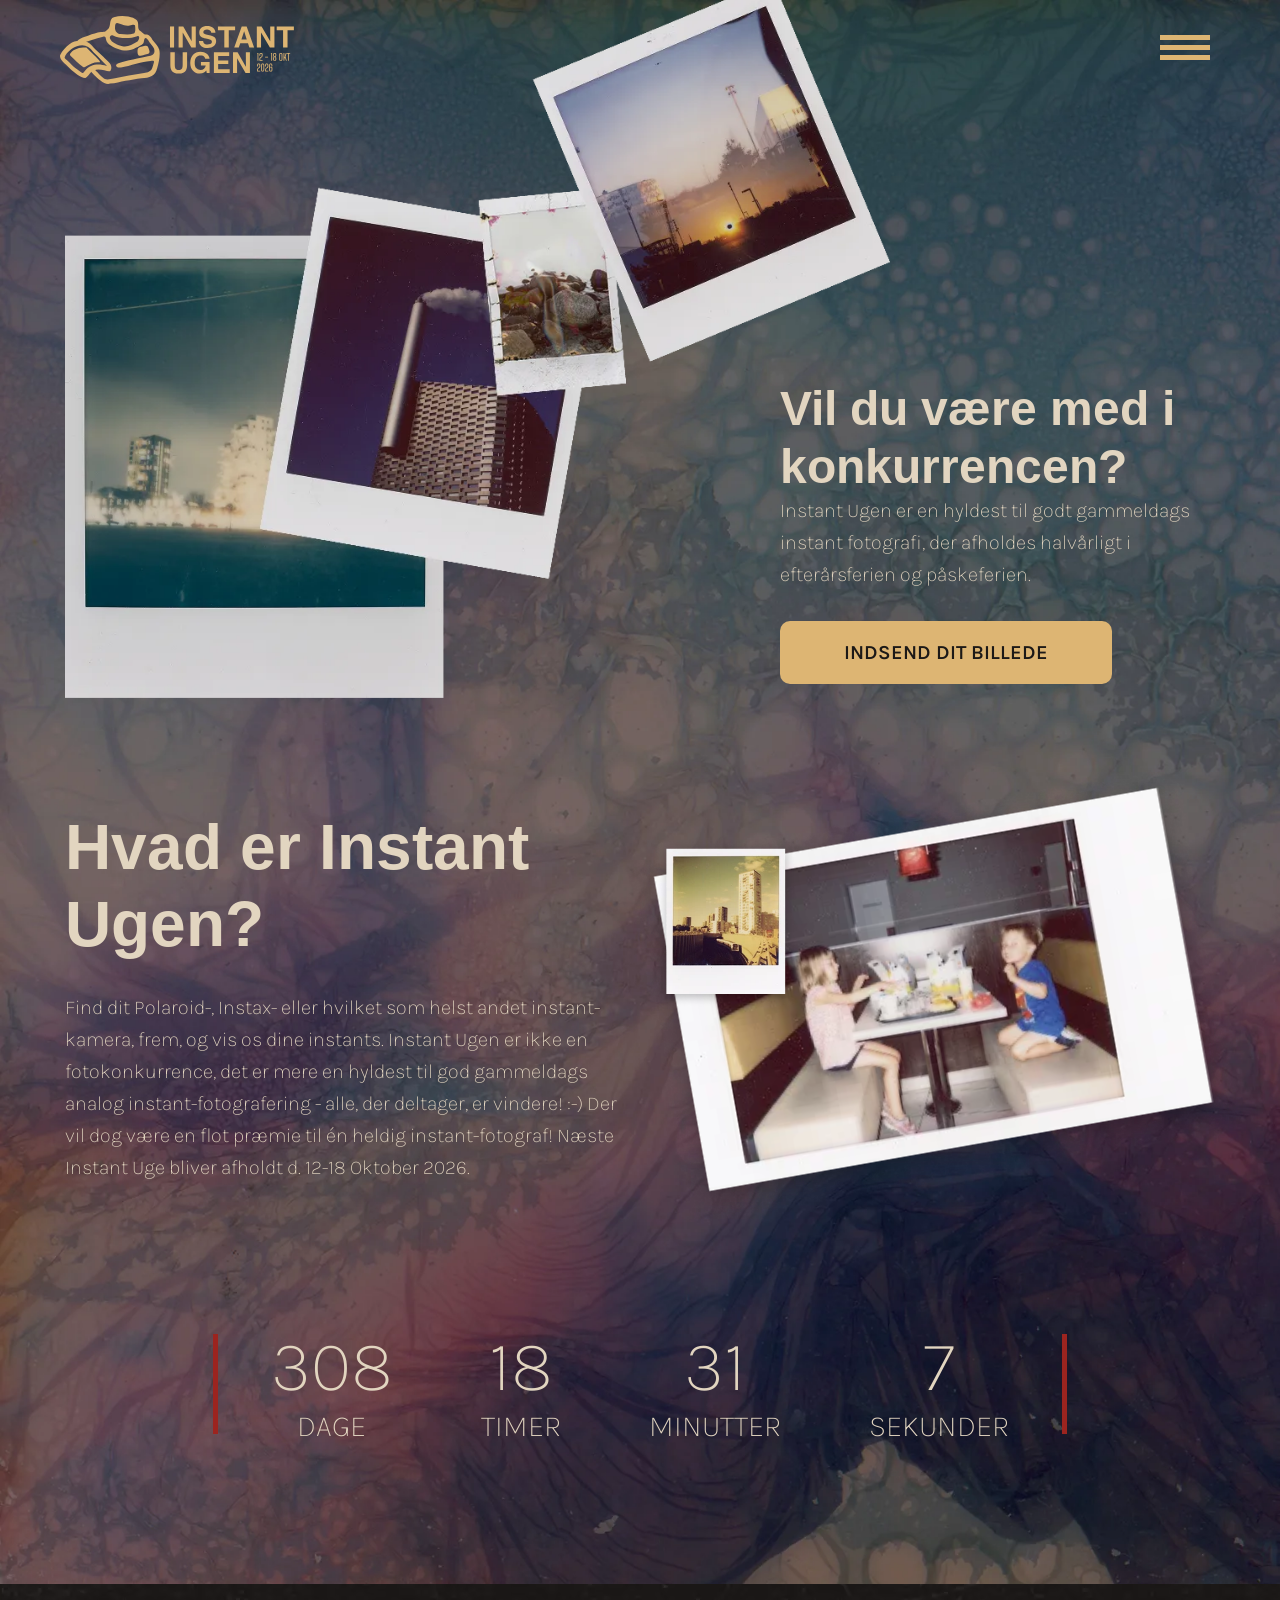
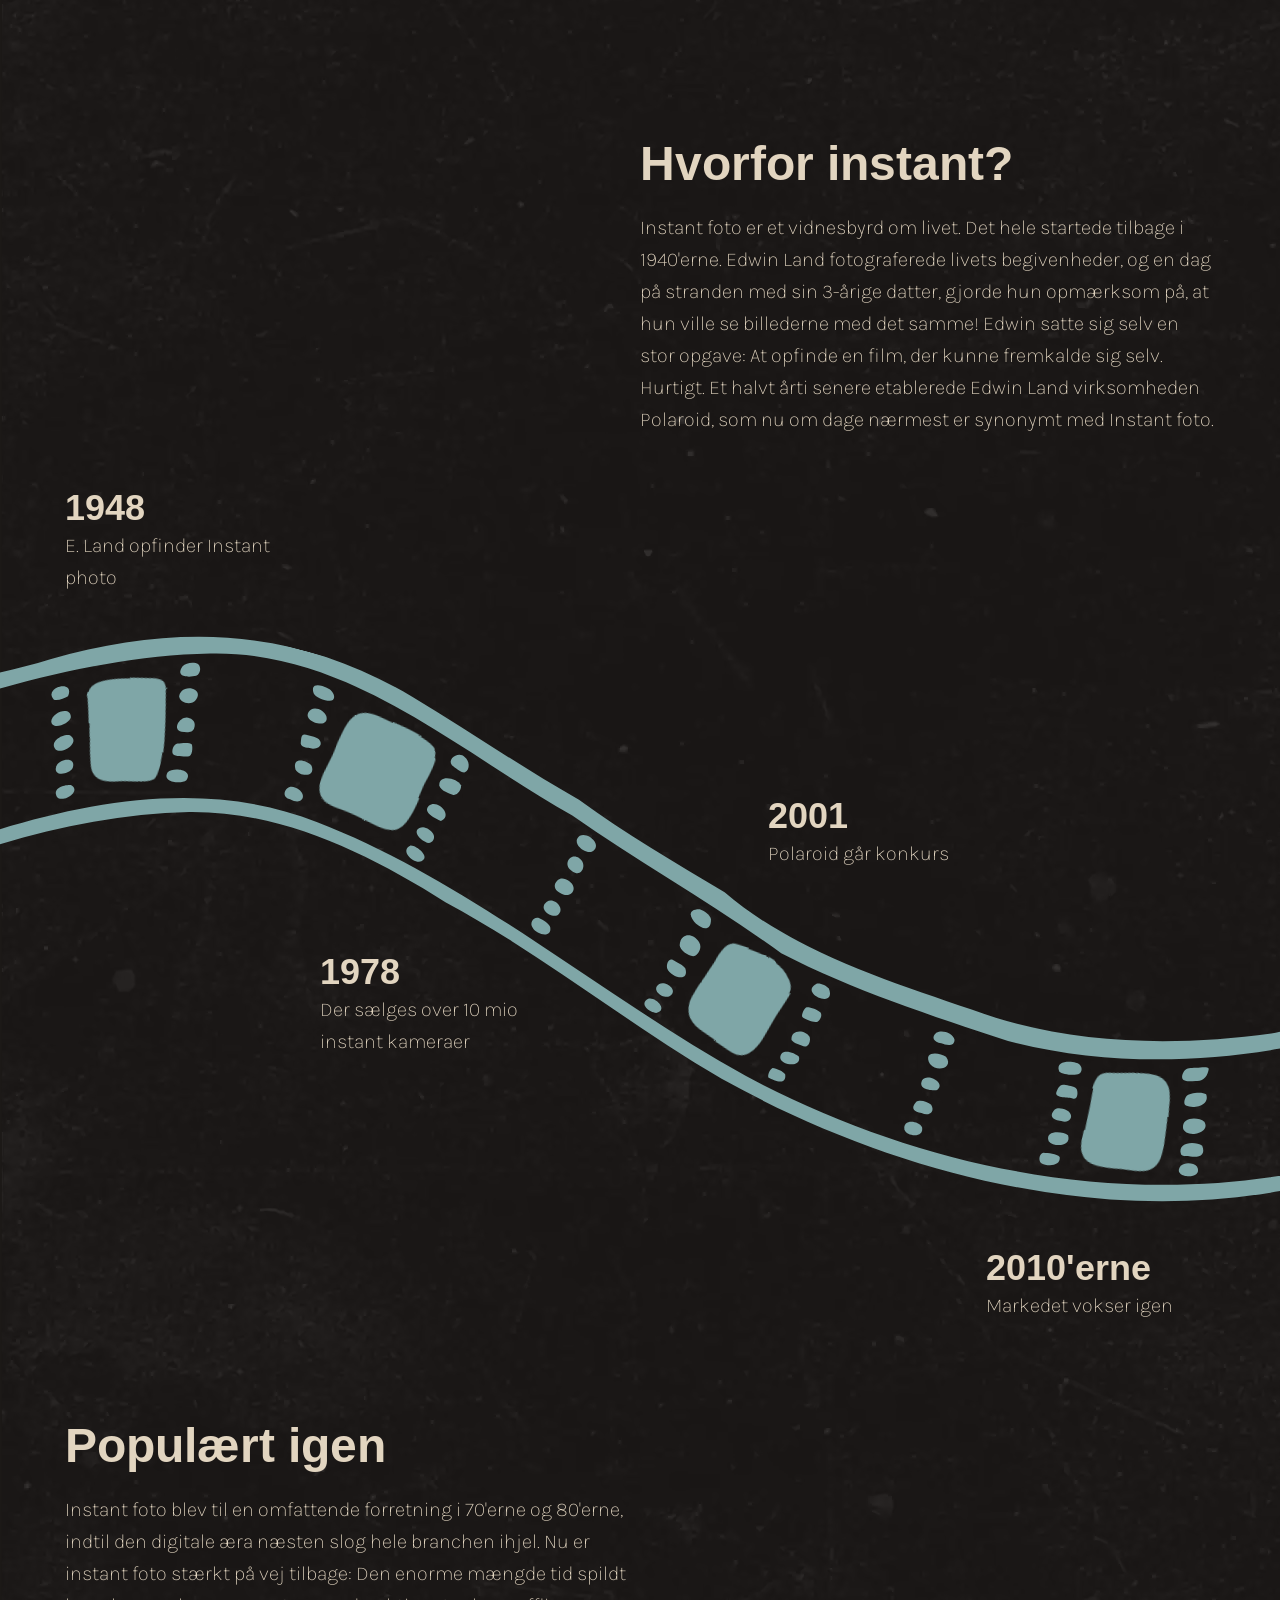
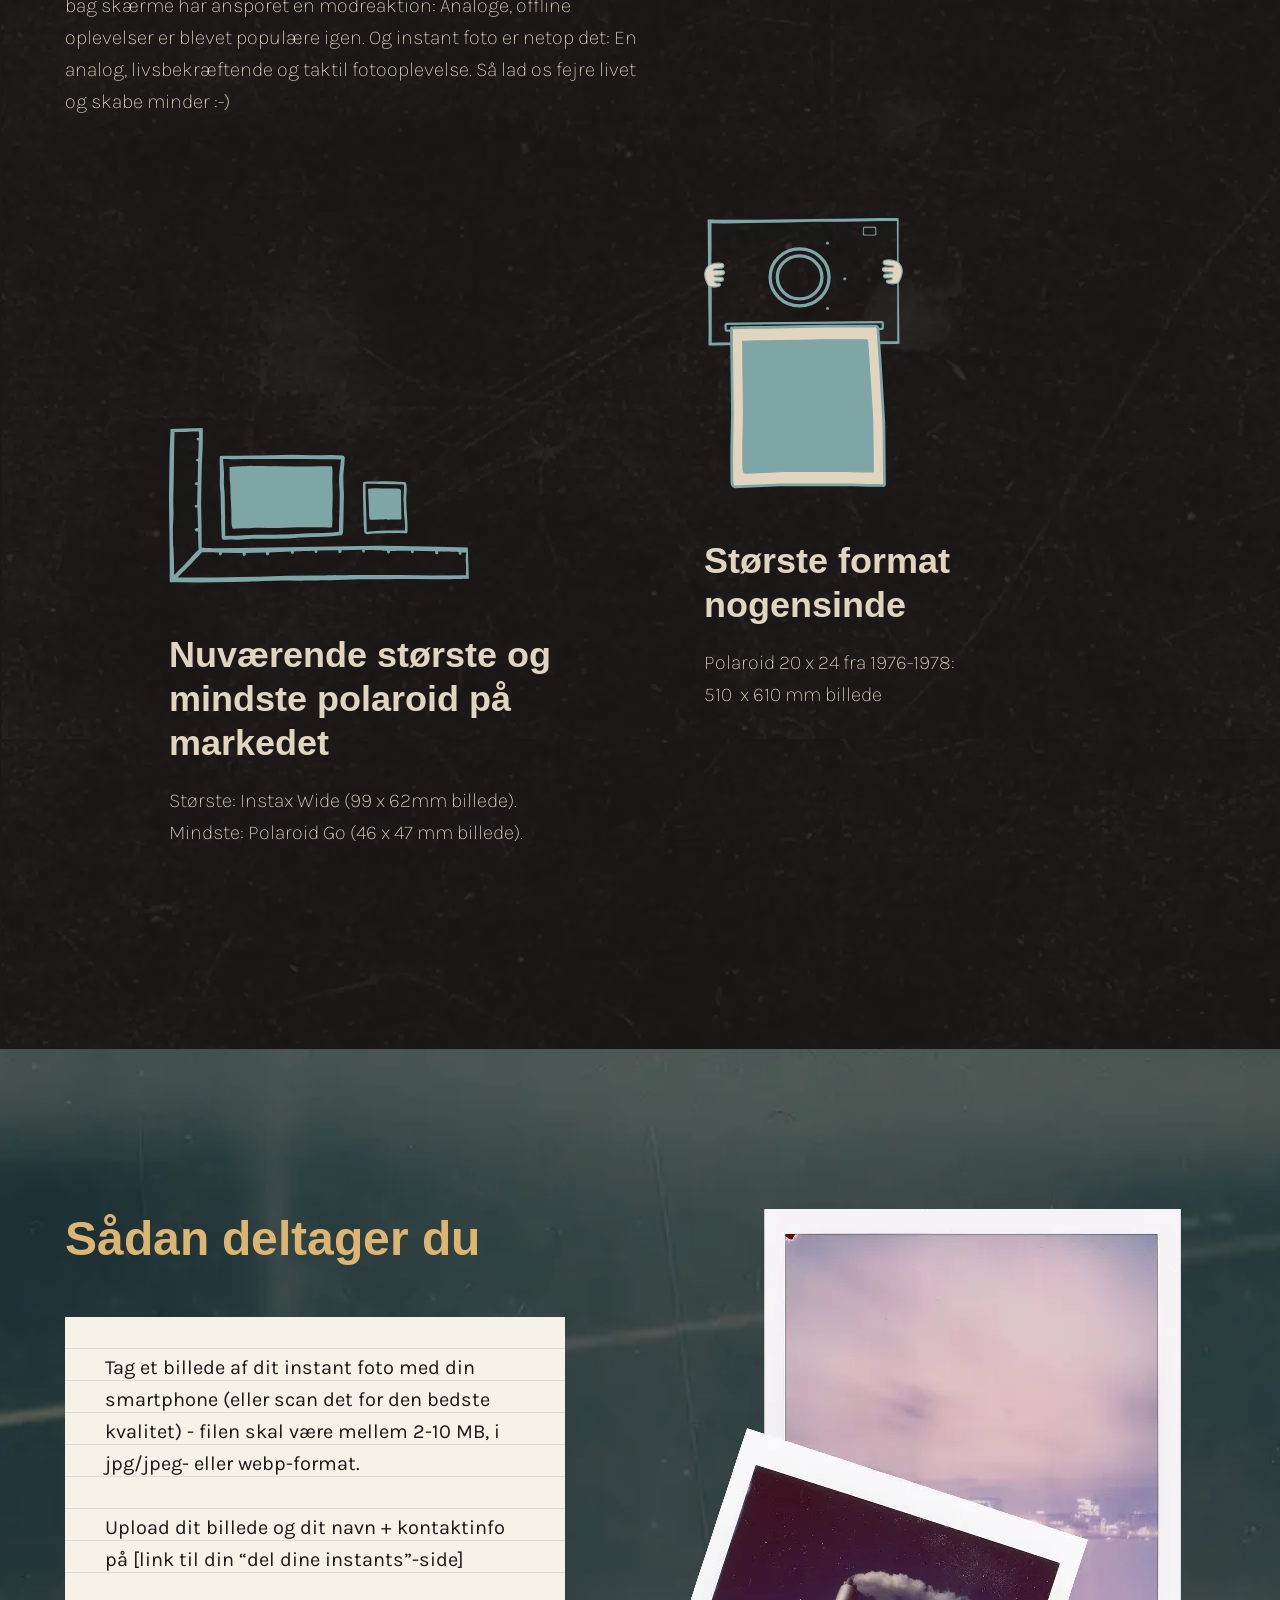
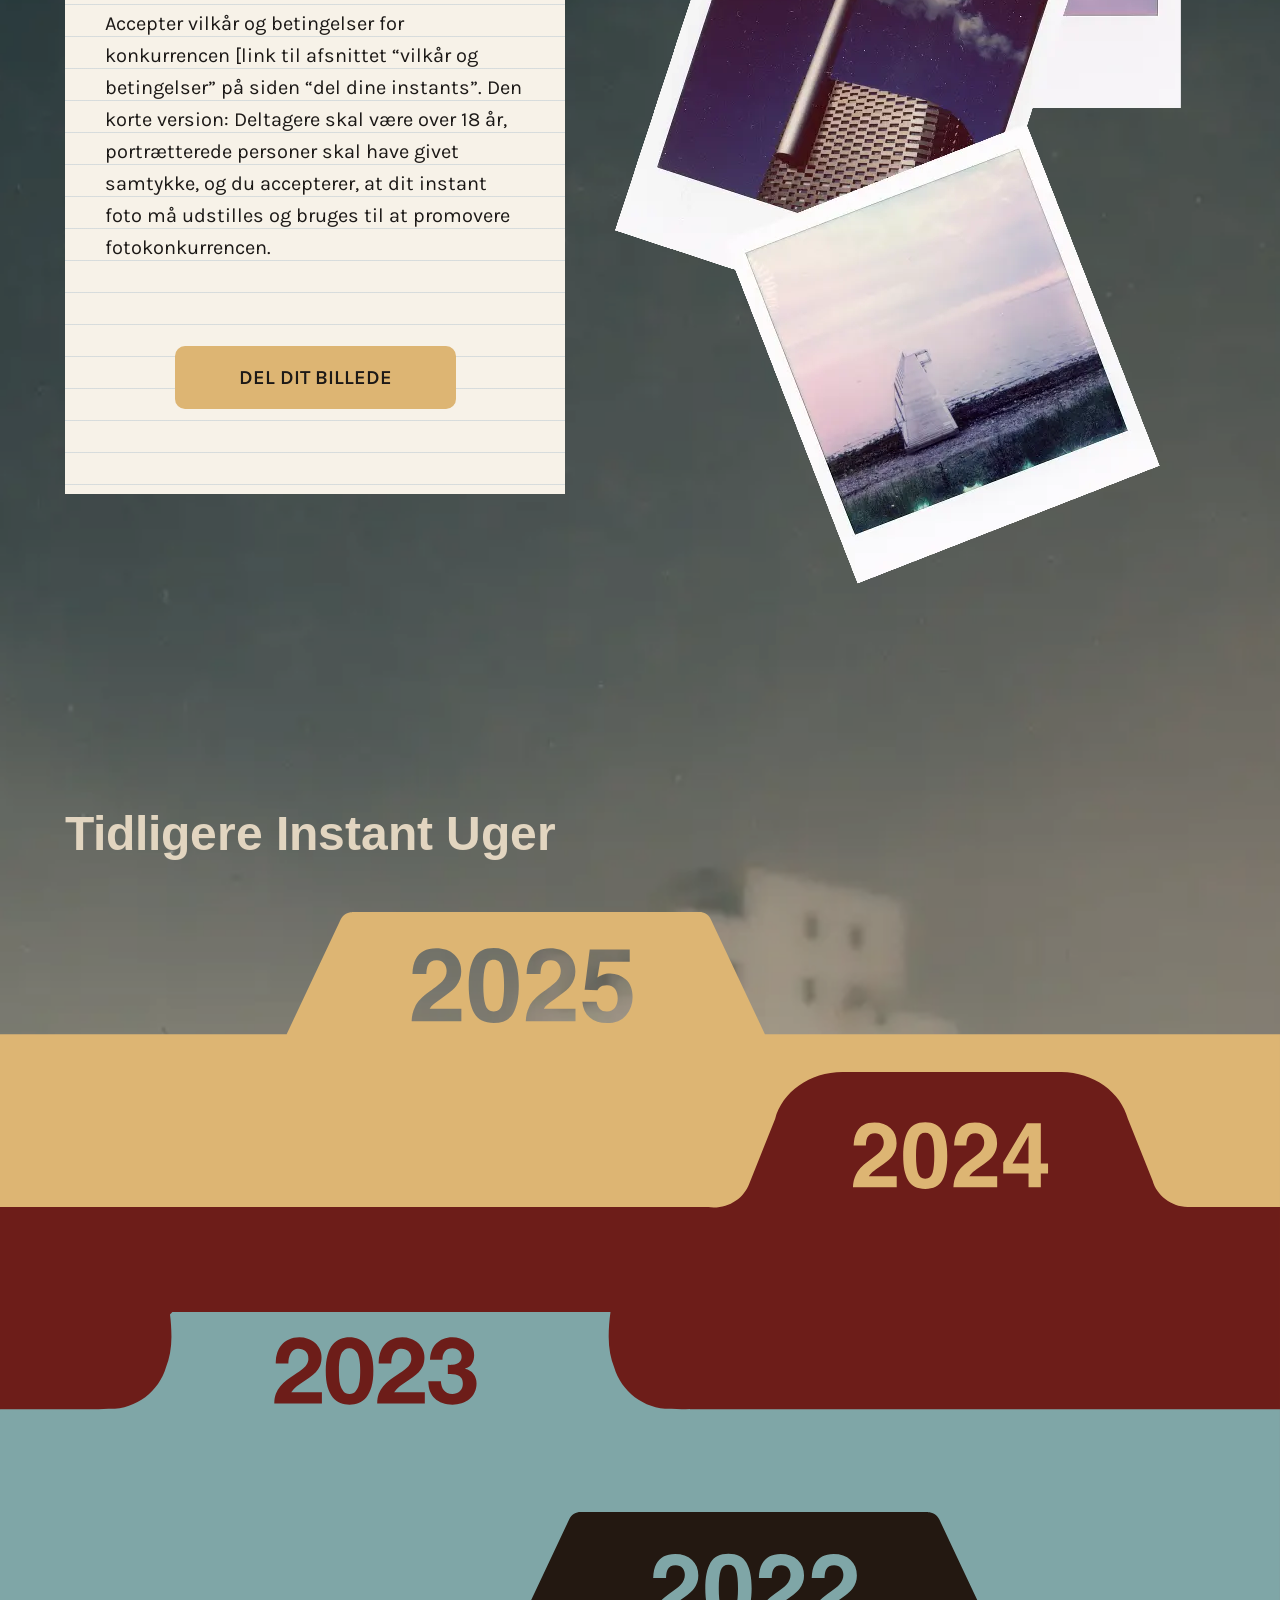
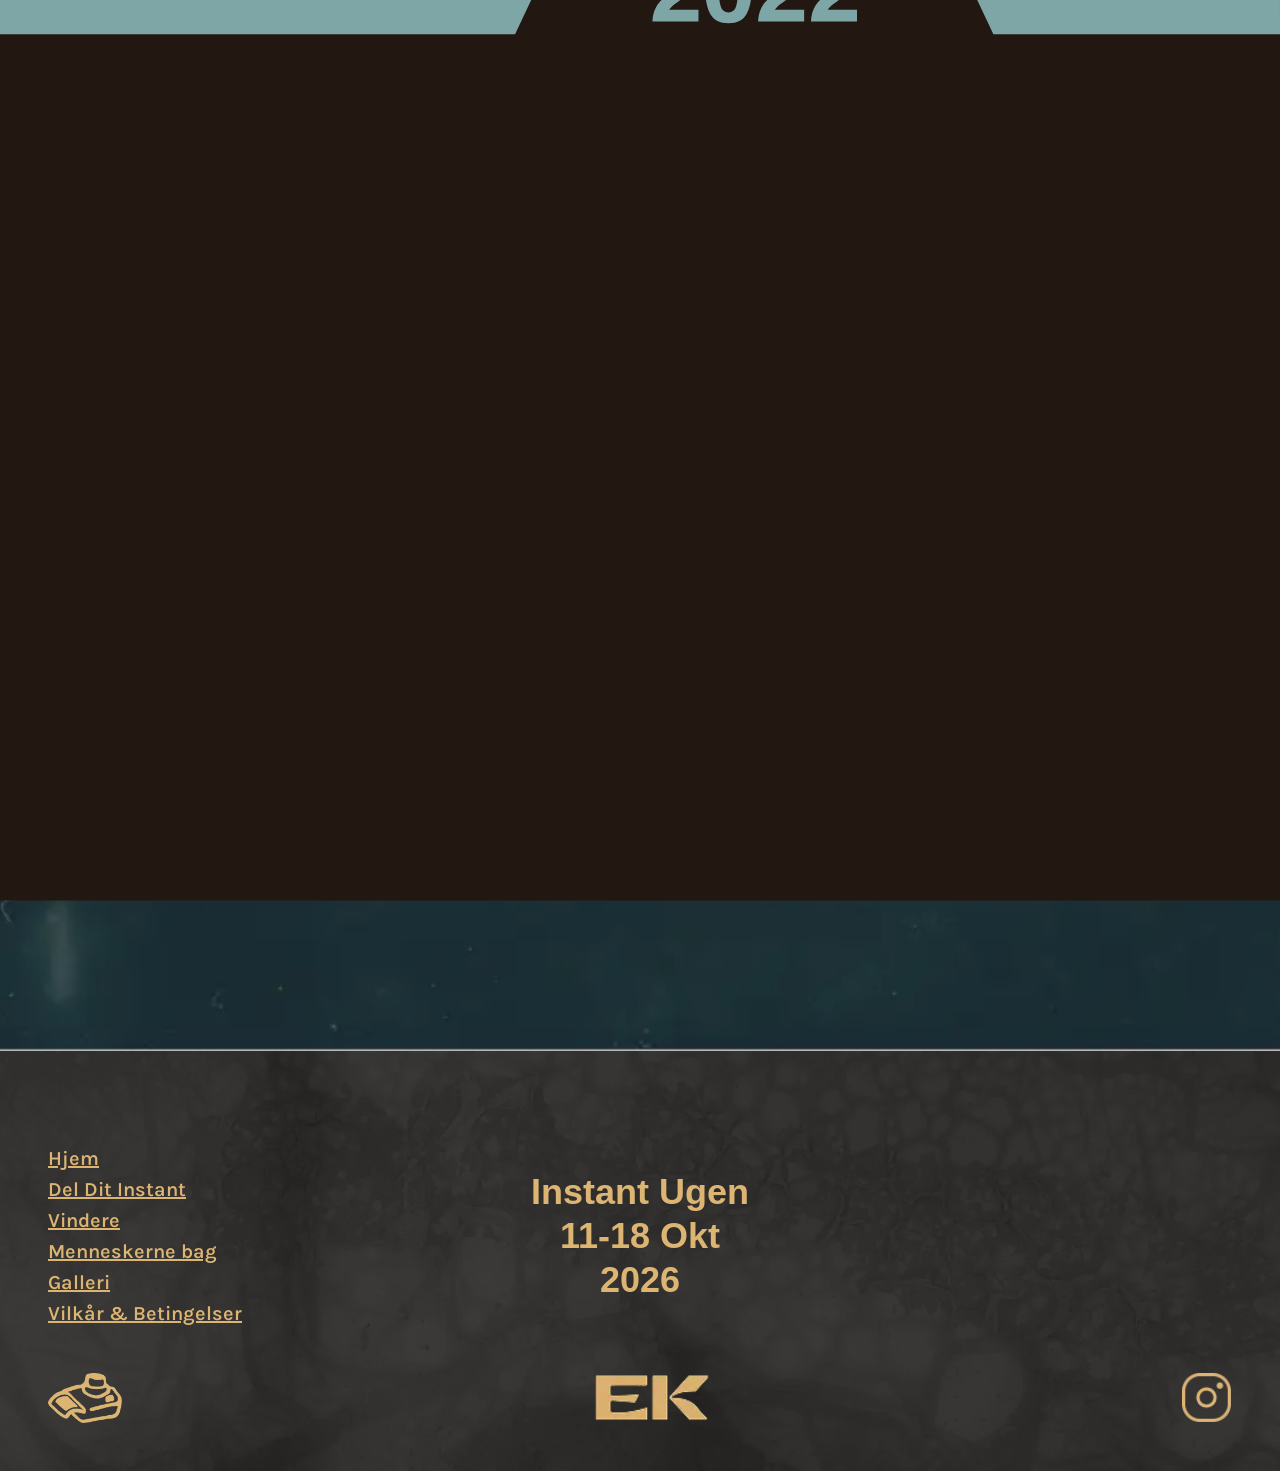
==== commit 8e5c5f41: "committing so we can test on mobile" ====
--- a/index.html
+++ b/index.html
@@ -269,13 +269,6 @@
 
 
 
-
-
-
-
-
-    
-
     <footer>
       <div class="Footer_Content">
         <div class="Footer_Date">
--- a/css/index.css
+++ b/css/index.css
@@ -313,6 +313,8 @@
   top: 240px;
 }
 
+/********** MOBILE CLOCK **********/
+
 /* ------------------- MOBILE BREAKPOINT --------------- */
 
 @media (max-width: 800px) {
@@ -345,7 +347,11 @@
 
   .what_is_flex {
     margin-top: var(--L);
-    margin-bottom: var(--L);
+    margin-bottom: var(--S);
+  }
+
+  .container {
+    padding-bottom: var(--S);
   }
 
   .howto_bigflex {
@@ -401,6 +407,39 @@
   .timeline_grid .info4 {
     top: 88%;
     left: 4%;
+  }
+
+  /* ----------- CLOCK MOBILE -------------- */
+
+  #countdown {
+    width: fit-content;
+    margin: 0 auto;
+    gap: 0.75rem;
+  }
+
+  #countdown ul {
+    gap: 0.75rem;
+    display: flex;
+    flex-direction: row;
+    margin: 0;
+    padding: 0;
+  }
+
+  #countdown li {
+    font-size: 0.75rem;
+    padding: 0.5em 0.35em;
+    display: flex;
+    flex-direction: column;
+  }
+
+  #countdown li span {
+    font-size: 3rem;
+  }
+
+  #countdown .RedLine {
+    width: 4px;
+    height: 70px;
+    margin: 0;
   }
 }
 /* 
@@ -582,6 +621,7 @@
     color: #333;
     margin: 0 auto;
     text-align: center;
+    padding-bottom: var(--L);
   }
 
   /* COUNTDOWN */
@@ -589,27 +629,30 @@
     display: flex;
     align-items: center;
     justify-content: center;
-    gap: 2rem;
+    gap: clamp(0.75rem, 1.8vw, 2rem);
+    width: fit-content;
+    margin: 0 auto;
   }
 
   /* RED LINES */
   .RedLine {
-    width: 2px;
-    height: 100px;
-    background-color: red;
+    width: 5px;
+    height: clamp(70px, 9vw, 100px);
+    background-color: #9c241f;
     flex-shrink: 0;
+    margin: 0;
   }
 
   /* NUMBERS */
   #countdown ul {
     display: flex;
-    gap: 2rem;
+    gap: clamp(1.5rem, 2.2vw, 3rem);
     list-style: none;
     margin: 0;
     padding: 0;
   }
 
-  li {
+  #countdown li {
     display: inline-block;
     font-size: 1.5em;
     list-style-type: none;
@@ -617,34 +660,8 @@
     text-transform: uppercase;
   }
 
-  li span {
+  #countdown li span {
     display: block;
     font-size: 4.5rem;
   }
 }
-
-/********** MOBILE **********/
-
-@media all and (max-width: 801px) {
-  #countdown {
-    gap: 0.5rem;
-  }
-
-  #countdown ul {
-    gap: 0;
-  }
-
-  li {
-    font-size: calc(1.125rem * var(--smaller));
-    padding: 0.5em;
-  }
-
-  li span {
-    font-size: calc(3.375rem * var(--smaller));
-  }
-
-  .RedLine {
-    width: 2px;
-    height: 70px;
-  }
-}
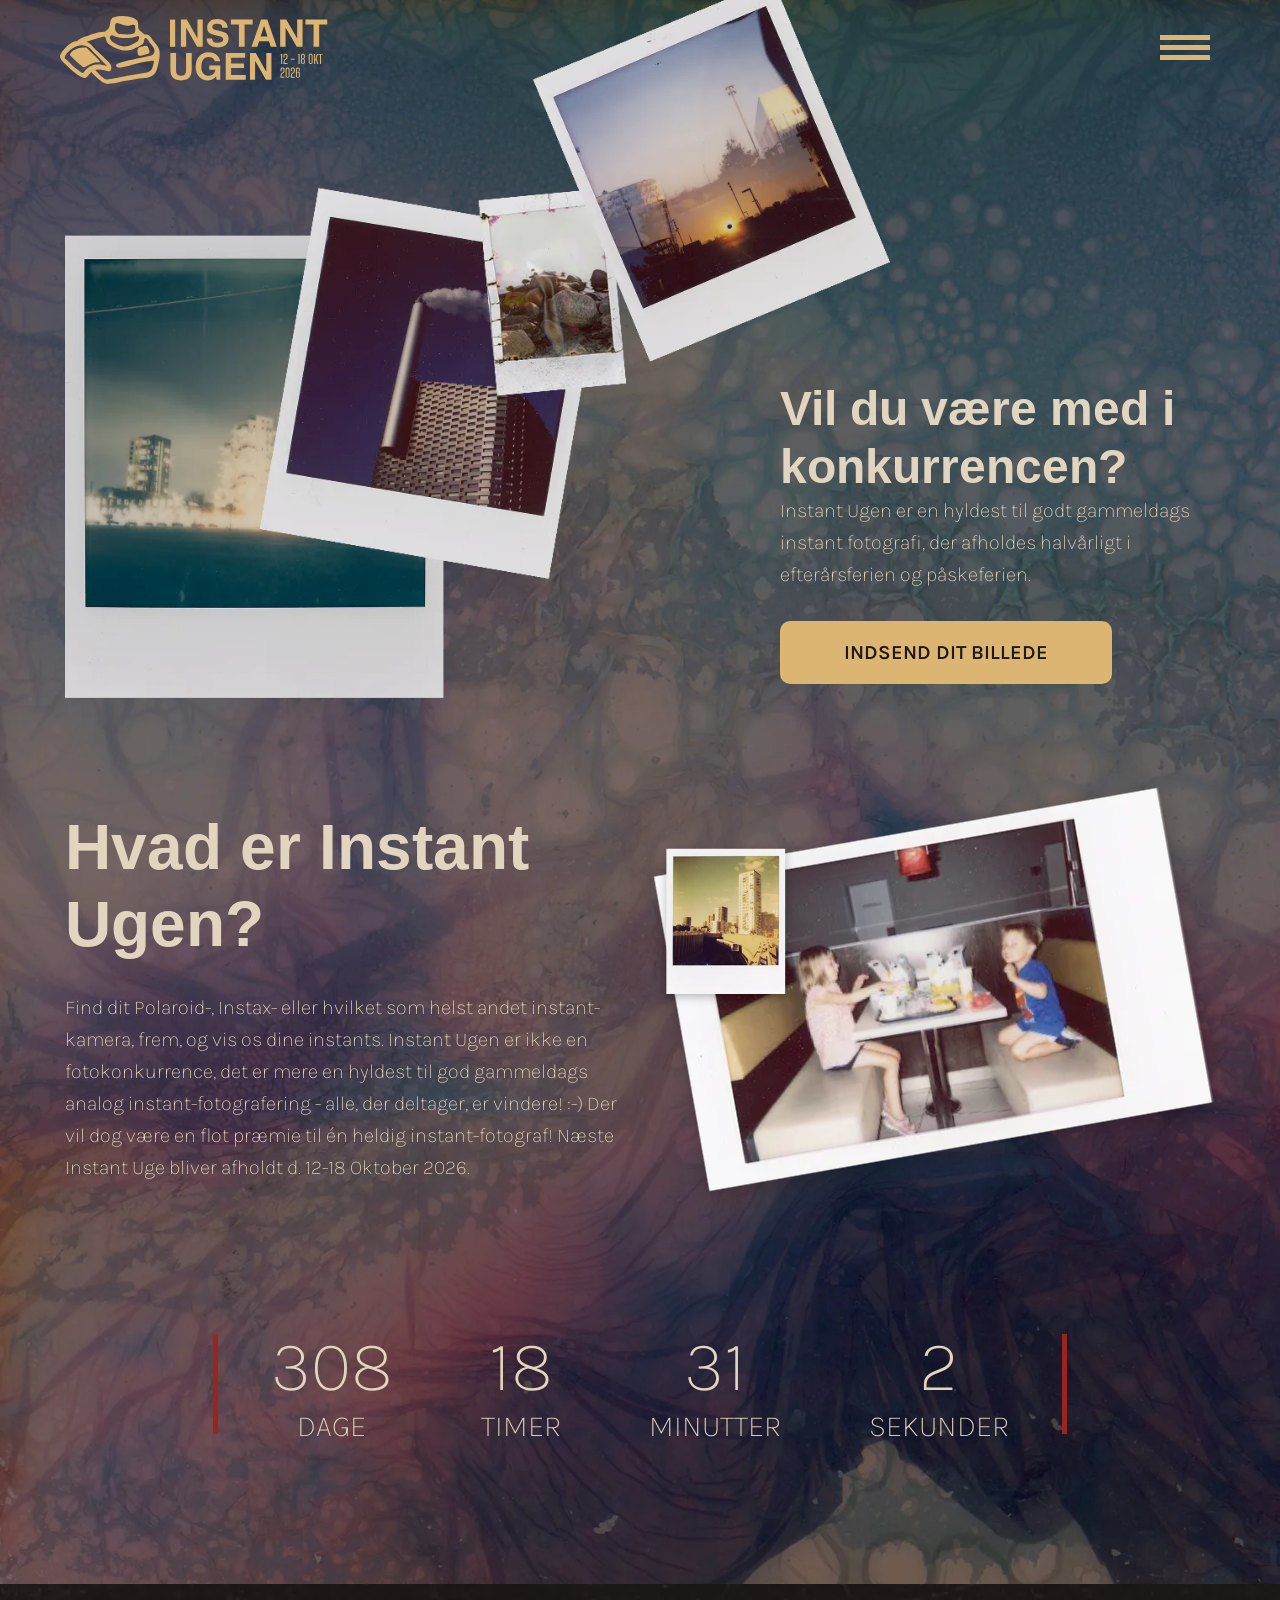
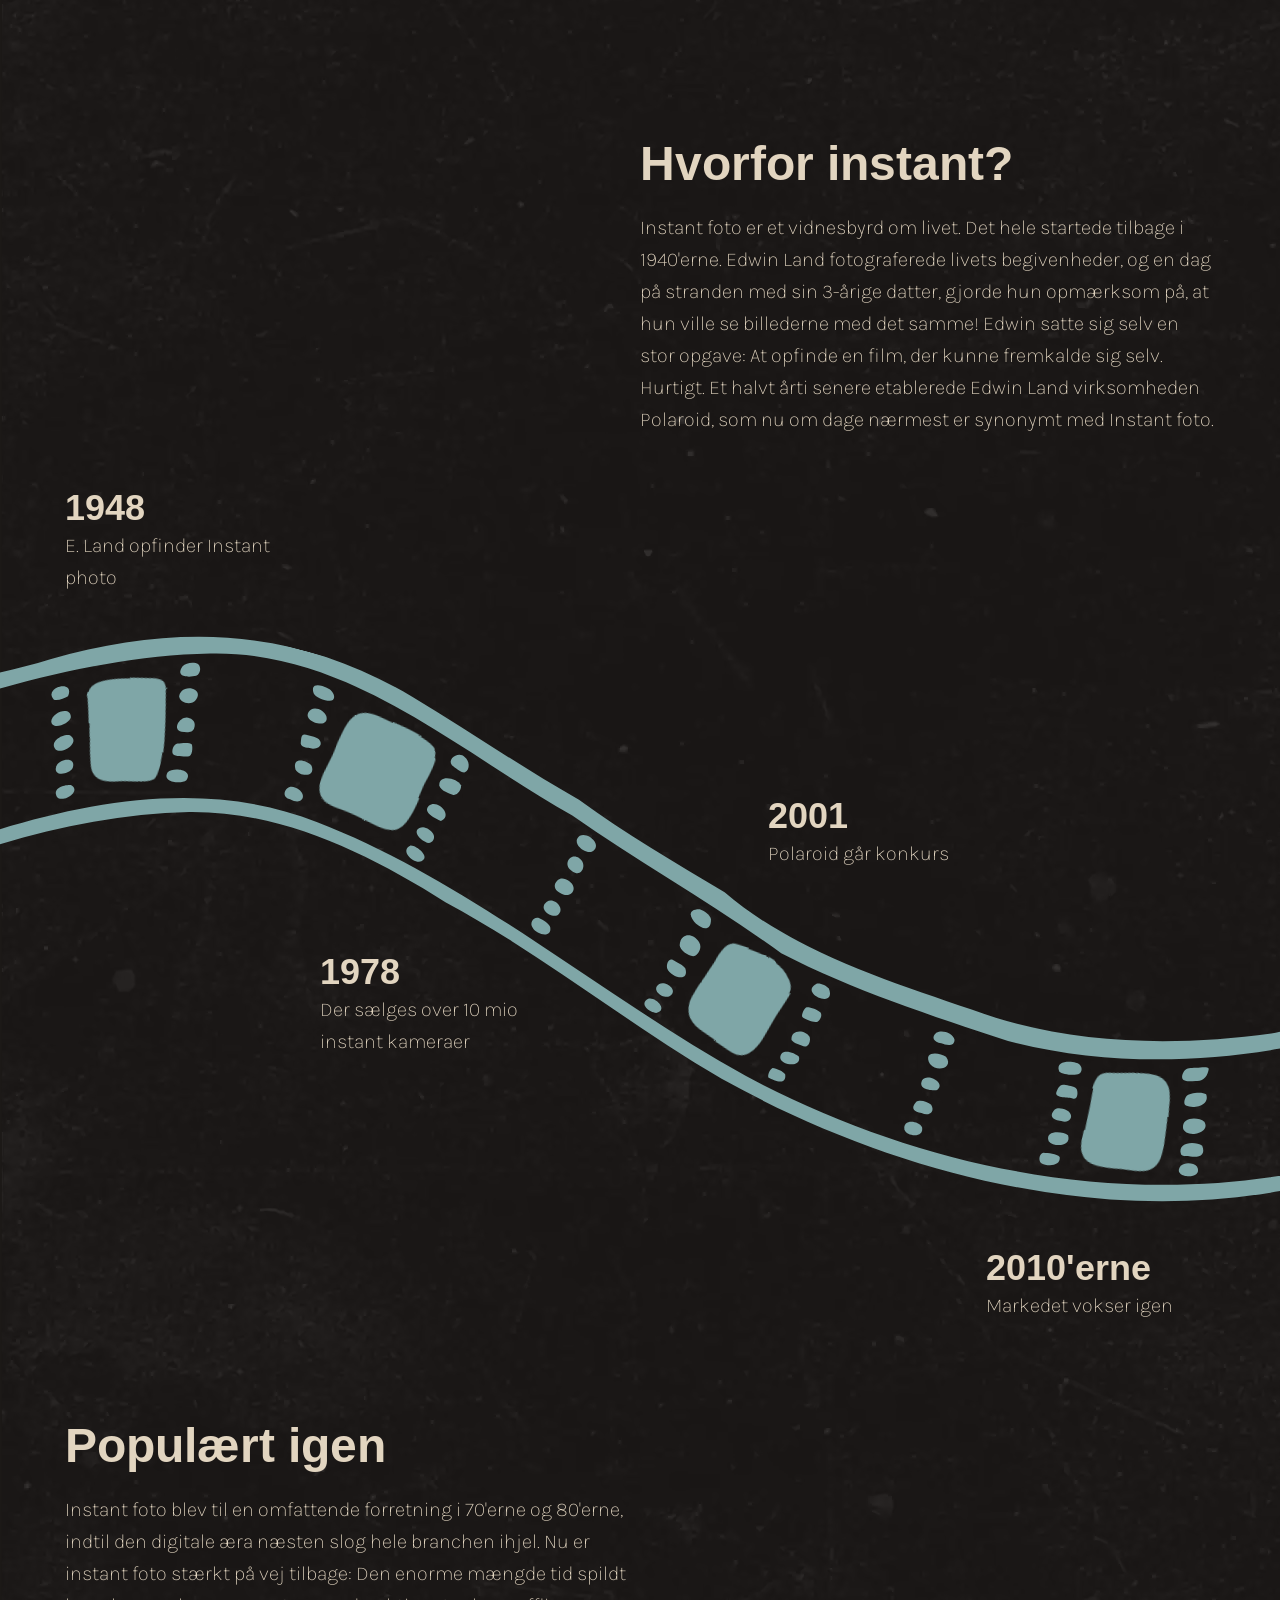
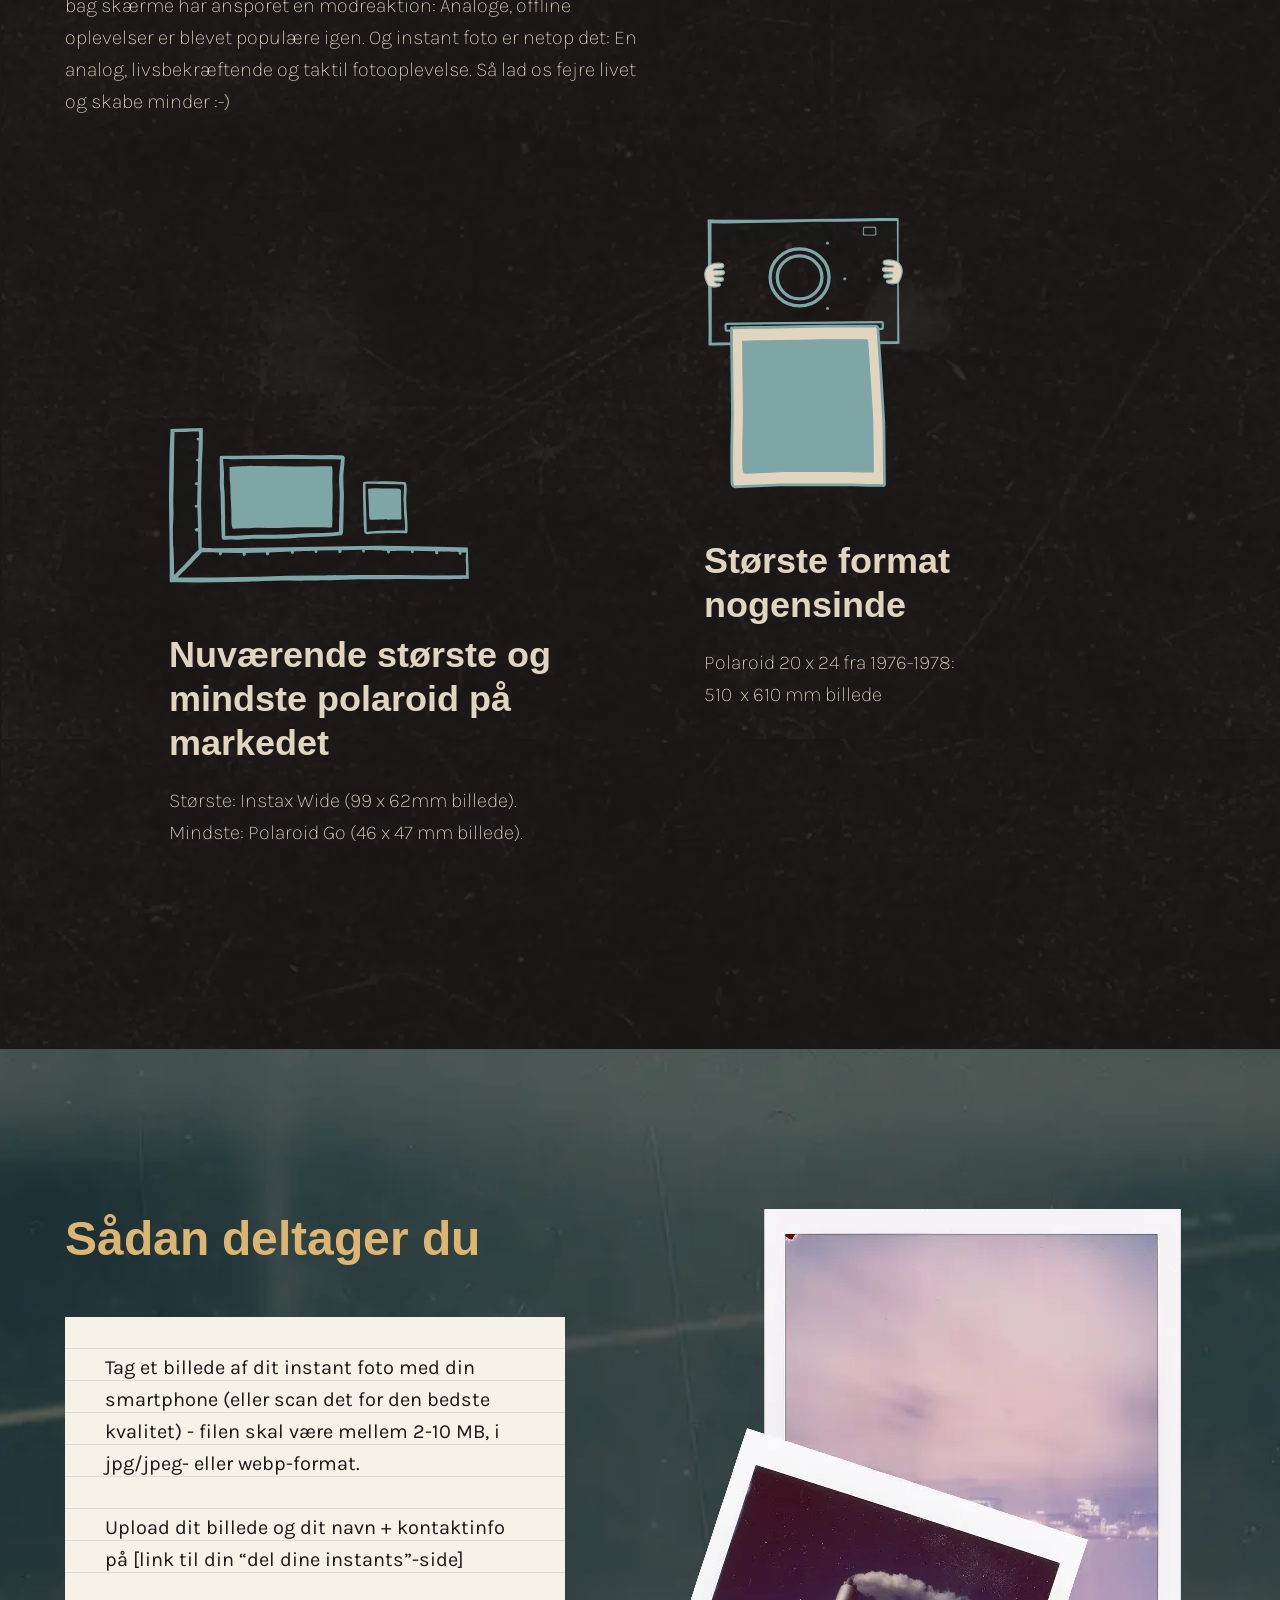
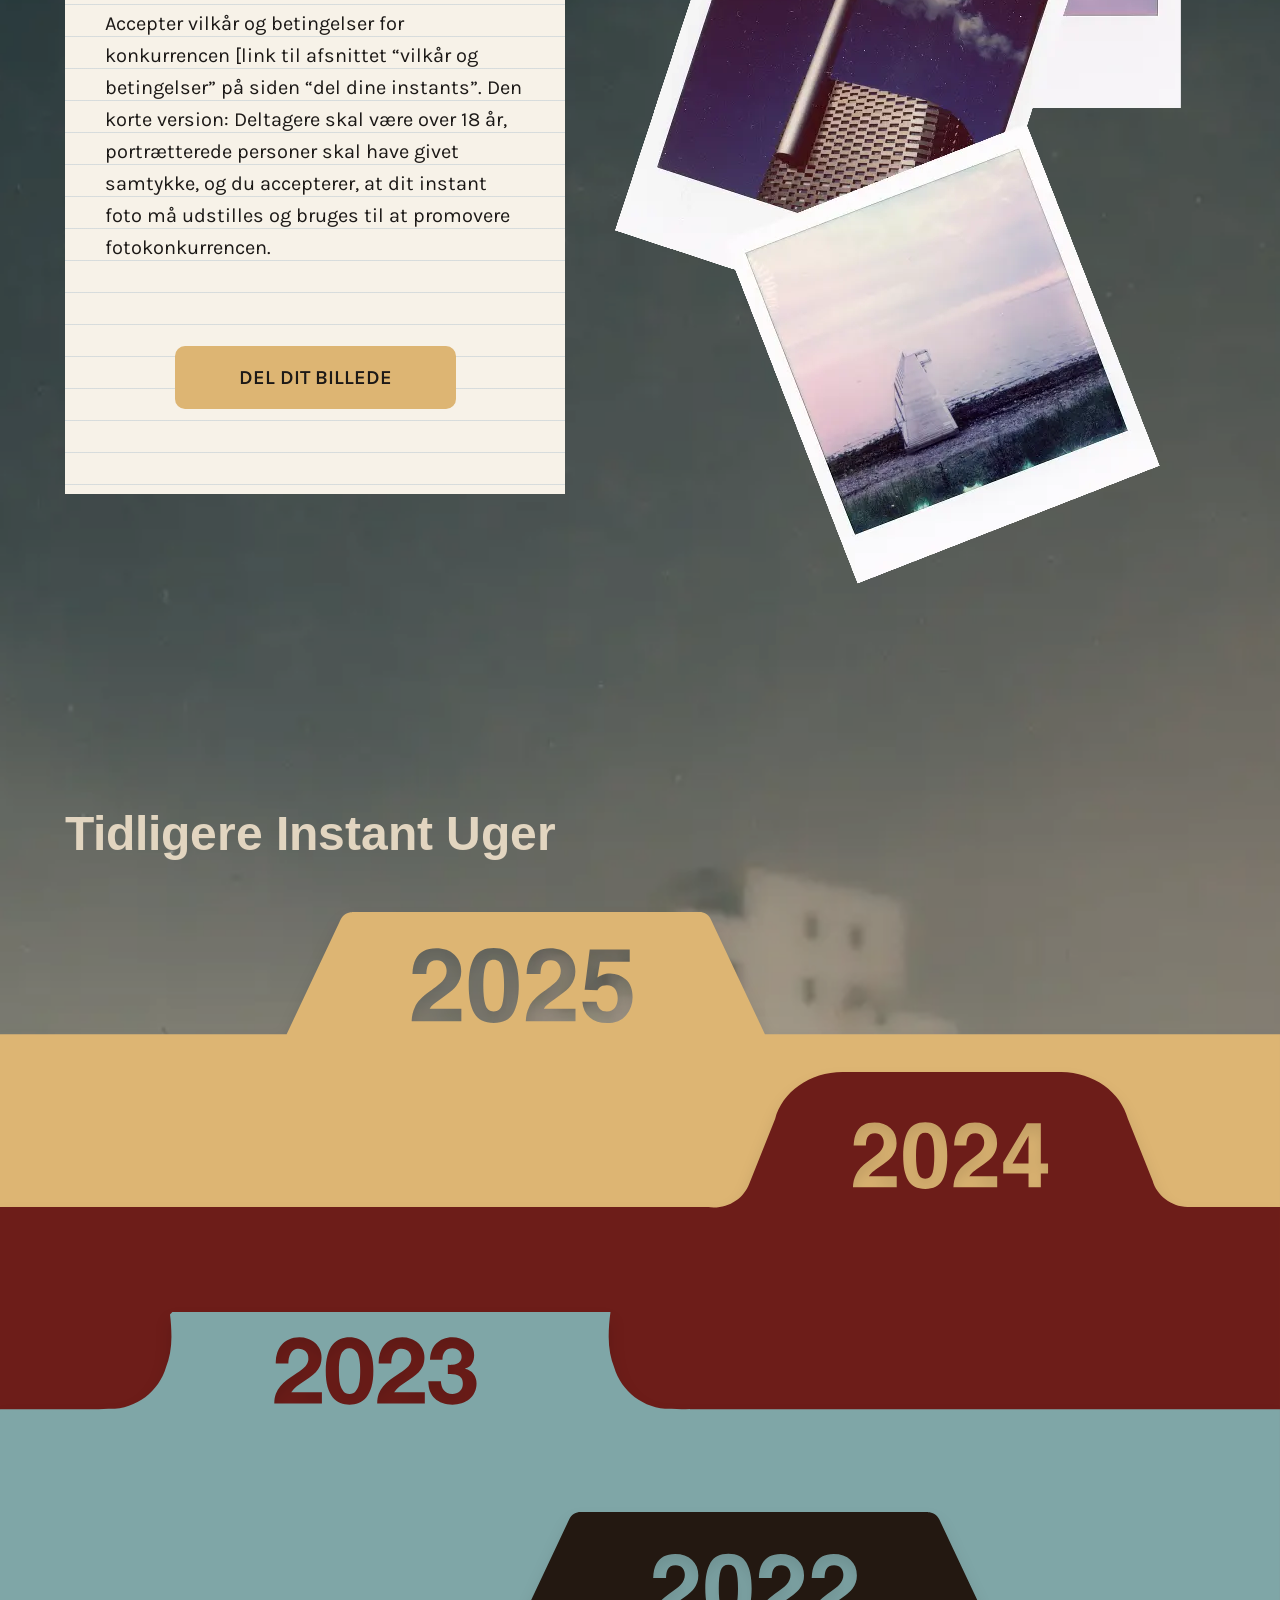
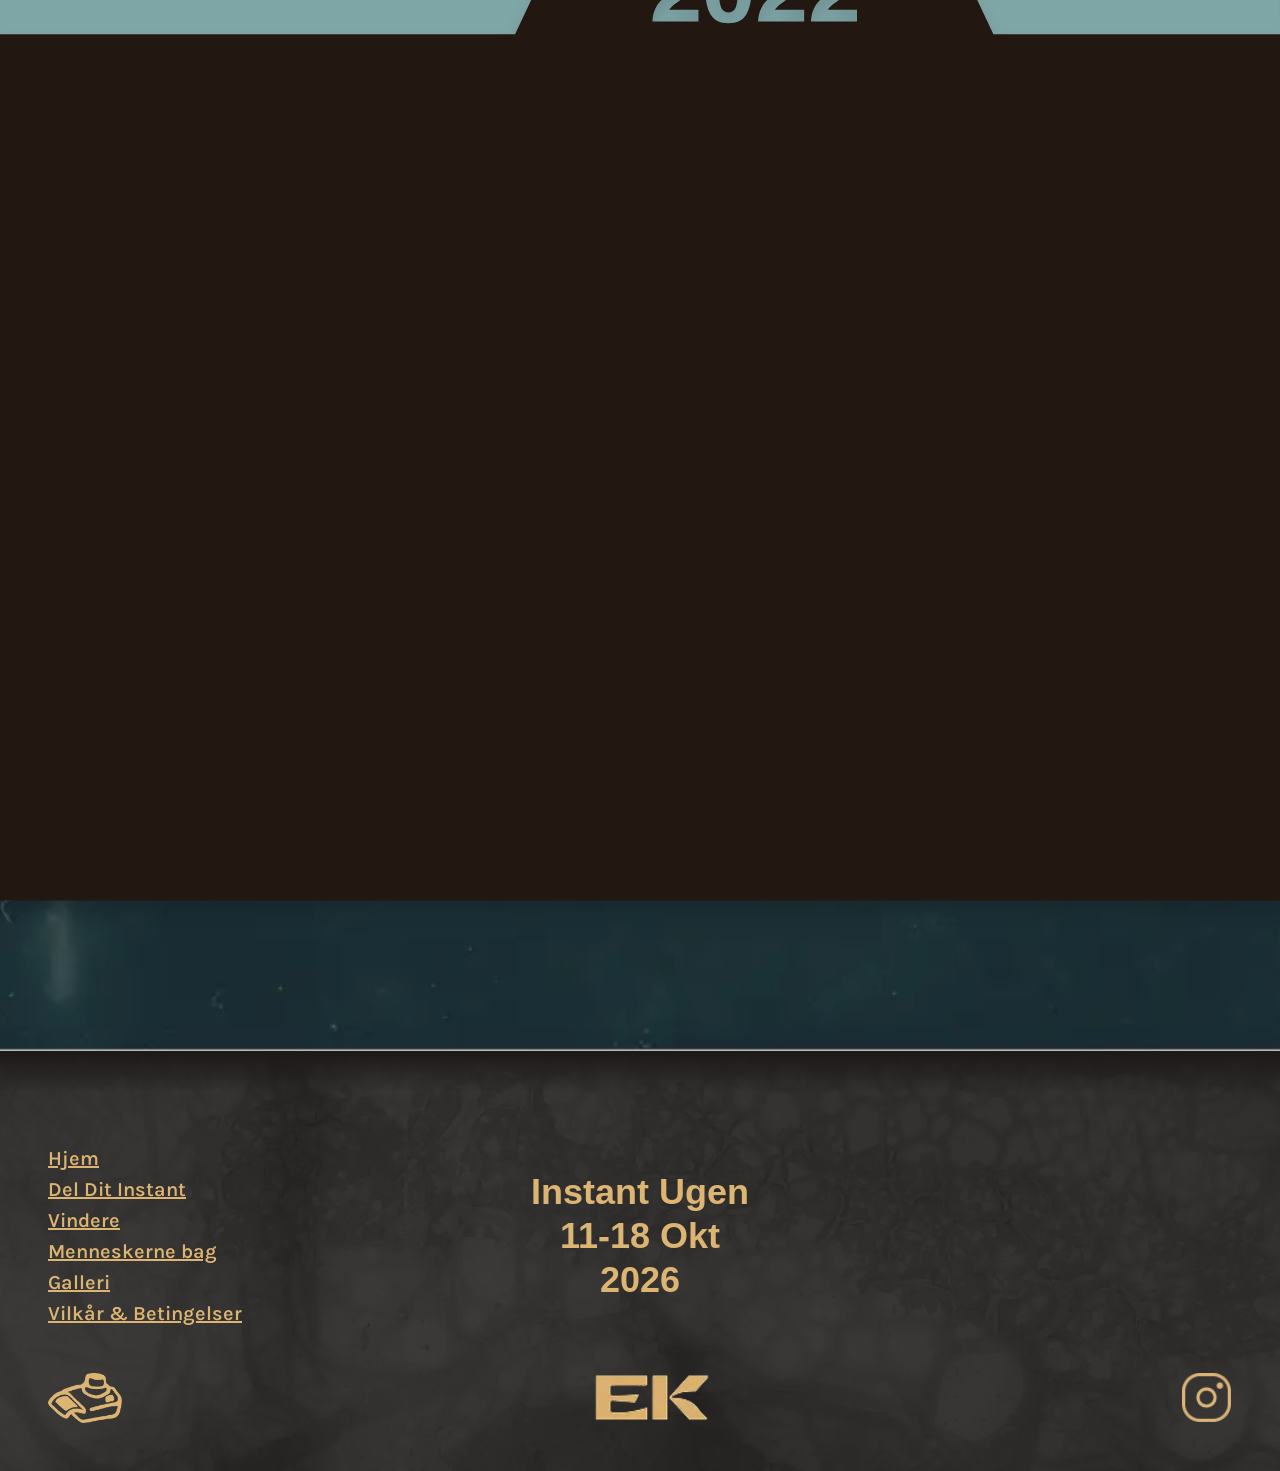
==== commit e63d2327: "files transition/transform" ====
--- a/index.html
+++ b/index.html
@@ -260,6 +260,10 @@
   <section class="files">
 
   <img class="yellowfile" src="svg/yellowfile.svg" alt="En gul mappe med teksten 2025">
+  <!-- <div class="imginfile"> -->
+    <!-- <img src="Img/polaroids/hero_instant3.webp" alt="polaroidbillede af sten på stranden">
+    <img src="Img/polaroids/hero_instant4.webp" alt="dobbelteksponeret polaroidbillede af solnedgang">
+  </div> -->
   <img class="redfile" src="svg/redfile.svg" alt="En rød mappe med teksten 2024">
   <img class="bluefile" src="svg/bluefile.svg" alt="En blå mappe med teksten 2023">
   <img class="brownfile" src="svg/brownfile.svg" alt="En brun mappe med teksten 2022">
--- a/css/global.css
+++ b/css/global.css
@@ -119,7 +119,7 @@
 /*********** LOGO ***********/
 
 .Wordmark_logo {
-  width: 75px;
+  width: 110px;
   height: auto;
 }
 
@@ -131,7 +131,6 @@
   display: flex;
   align-items: center;
   gap: 10px;
-  margin-left: 15px;
 }
 
 .logo {
@@ -217,18 +216,21 @@
 }
 
 /*********** FOOTER **********/
-
 footer {
+  position: relative;
+
   margin: 0;
   padding: 0;
   width: 100%;
 
   background-image: url(../Img/Backgrounds/FooterBackgroundNEW.webp);
-
-  background-color: var(--background-color);
   background-size: cover;
   background-position: center;
   background-repeat: no-repeat;
+
+  -webkit-mask-image: linear-gradient(to bottom, transparent 0%, var(--background-color) 10%, var(--background-color) 100%);
+
+  mask-image: linear-gradient(to bottom, transparent 0%, var(--background-color) 10%, var(--background-color) 100%);
 }
 
 .Footer_logo img {
@@ -307,7 +309,7 @@
   }
 
   .Wordmark_logo {
-    width: 130px;
+    width: 165px;
     height: auto;
   }
 
--- a/css/index.css
+++ b/css/index.css
@@ -262,6 +262,8 @@
   align-items: center;
 }
 
+/* ----------- FILES ------------- */
+
 .files_title {
   margin: var(--L) var(--S) var(--M);
   color: var(--text-color);
@@ -269,25 +271,94 @@
 
 .yellowfile {
   z-index: 2;
+  position: absolute;
+  left: 0;
+  top: 0;
+  width: 100%;
+  height: auto;
+  transform-origin: center top;
+  filter: drop-shadow(0 10px 8px rgba(0, 0, 0, 0.12));
+  transition:
+    transform 0.35s ease,
+    filter 0.35s ease;
+}
+
+.yellowfile:hover {
+  transform: translateY(-32px);
+  filter: drop-shadow(0 12px 12px rgba(0, 0, 0, 0.14));
 }
 
 .redfile {
   z-index: 3;
+  position: absolute;
+  left: 0;
+  top: 80px;
+  width: 100%;
+  height: auto;
+  transform-origin: center top;
+  filter: drop-shadow(0 10px 8px rgba(0, 0, 0, 0.12));
+  transition:
+    transform 0.35s ease,
+    filter 0.35s ease;
+}
+
+.redfile:hover {
+  transform: translateY(-32px);
+  filter: drop-shadow(0 12px 12px rgba(0, 0, 0, 0.14));
 }
 
 .bluefile {
   z-index: 4;
+  position: absolute;
+  left: 0;
+  top: 160px;
+  width: 100%;
+  height: auto;
+  transform-origin: center top;
+  filter: drop-shadow(0 10px 8px rgba(0, 0, 0, 0.12));
+  transition:
+    transform 0.35s ease,
+    filter 0.35s ease;
+}
+
+.bluefile:hover {
+  transform: translateY(-32px);
+  filter: drop-shadow(0 12px 12px rgba(0, 0, 0, 0.14));
 }
 
 .brownfile {
   z-index: 5;
+  position: absolute;
+  left: 0;
+  top: 240px;
+  width: 100%;
+  height: auto;
+  transform-origin: center top;
+  filter: drop-shadow(0 10px 8px rgba(0, 0, 0, 0.12));
+  transition:
+    transform 0.35s ease,
+    filter 0.35s ease;
+}
+
+.brownfile:hover {
+  transform: translateY(-32px);
+  filter: drop-shadow(0 12px 12px rgba(0, 0, 0, 0.14));
+}
+
+.imginfile {
+  display: flex;
+  flex-direction: column;
+
+  img {
+    max-width: 100px;
+  }
 }
 
 .files {
   position: relative;
   height: calc(77.3vw + 240px);
   margin-top: -120px;
-  overflow: hidden;
+  overflow: visible;
 }
 
 .files img {
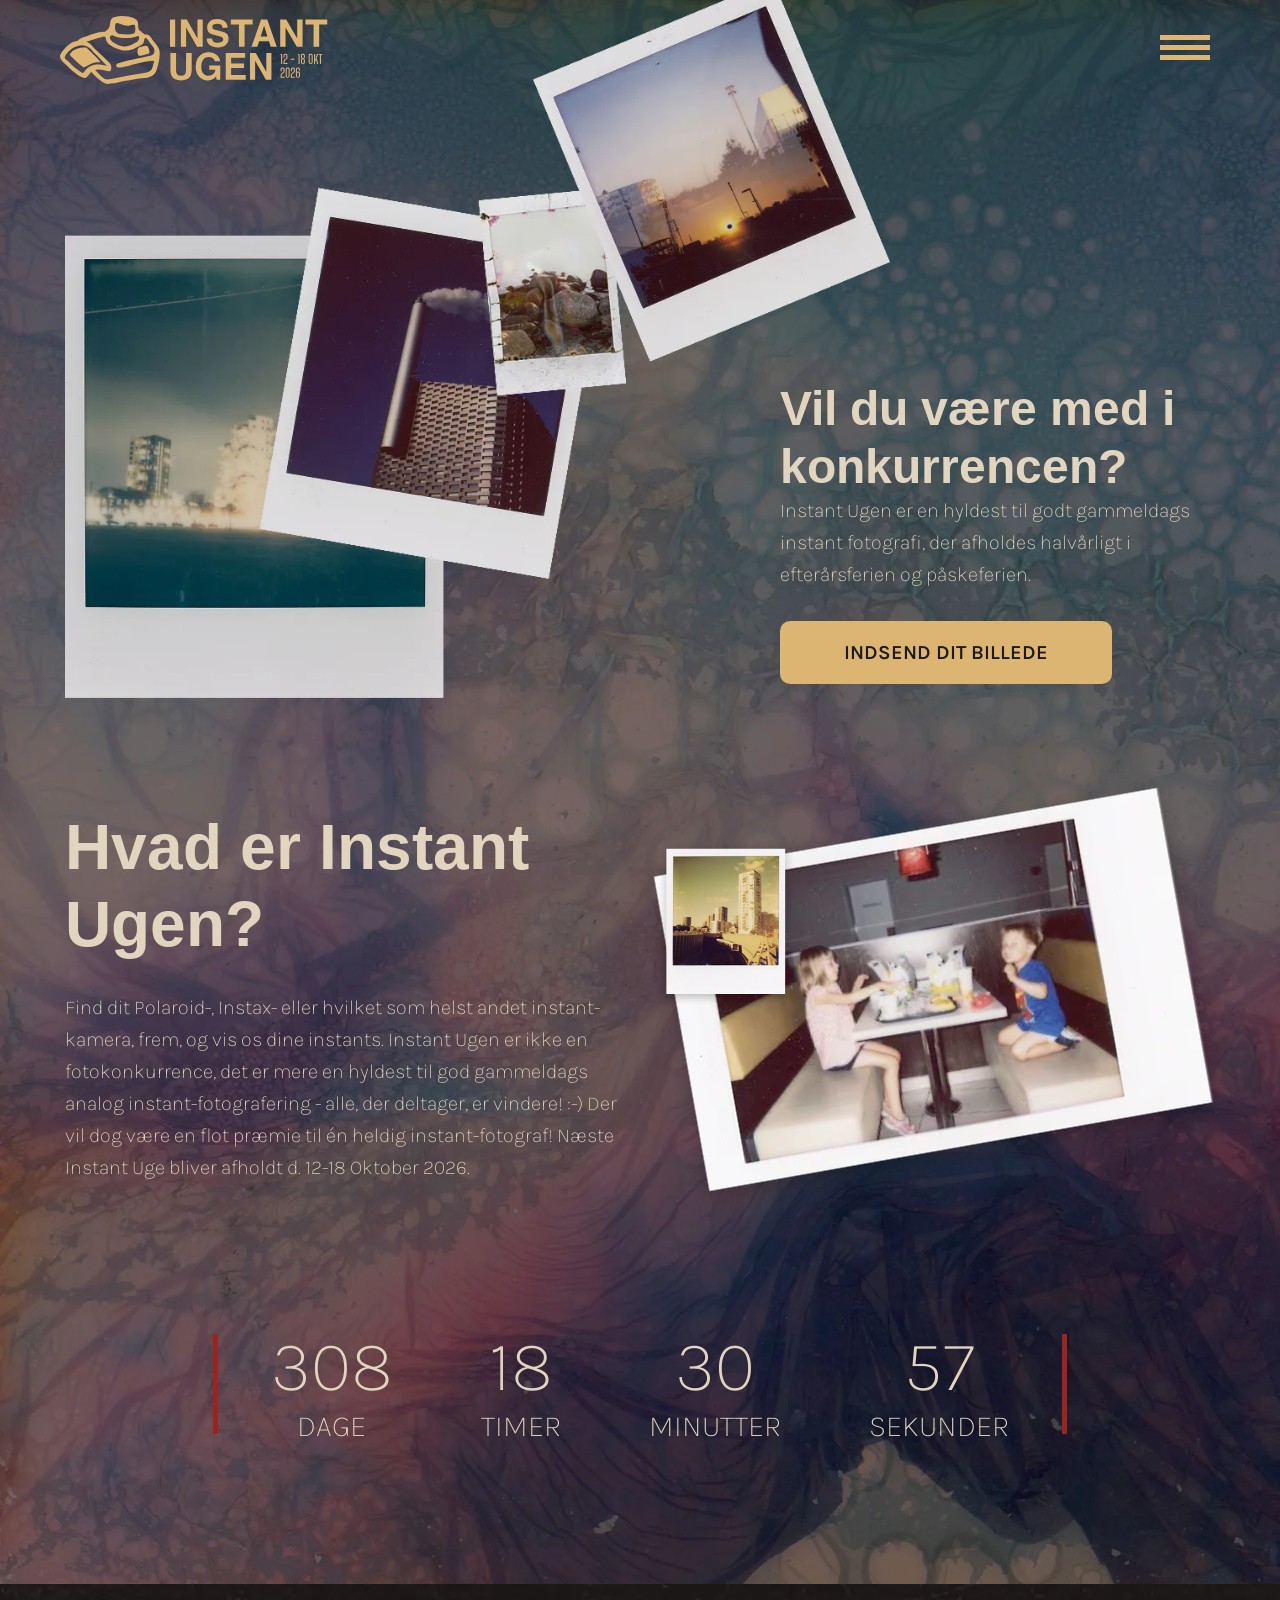
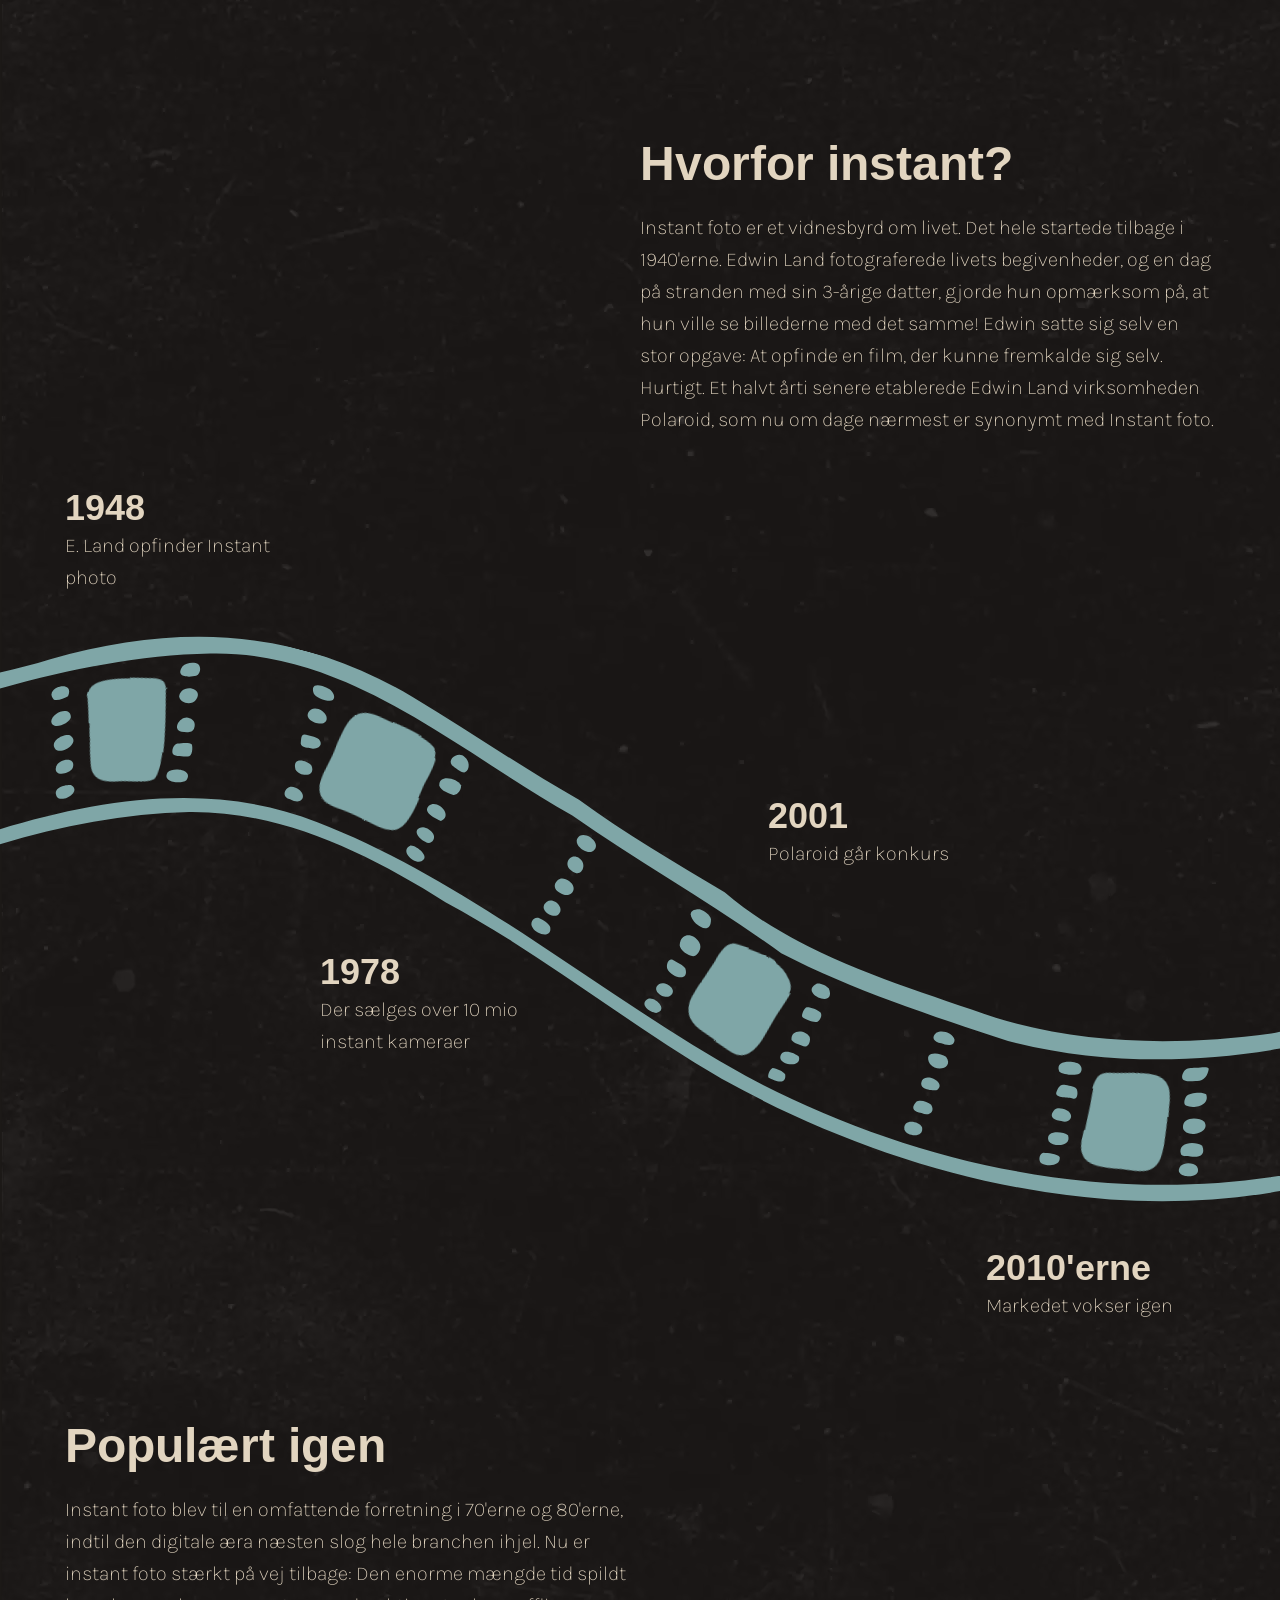
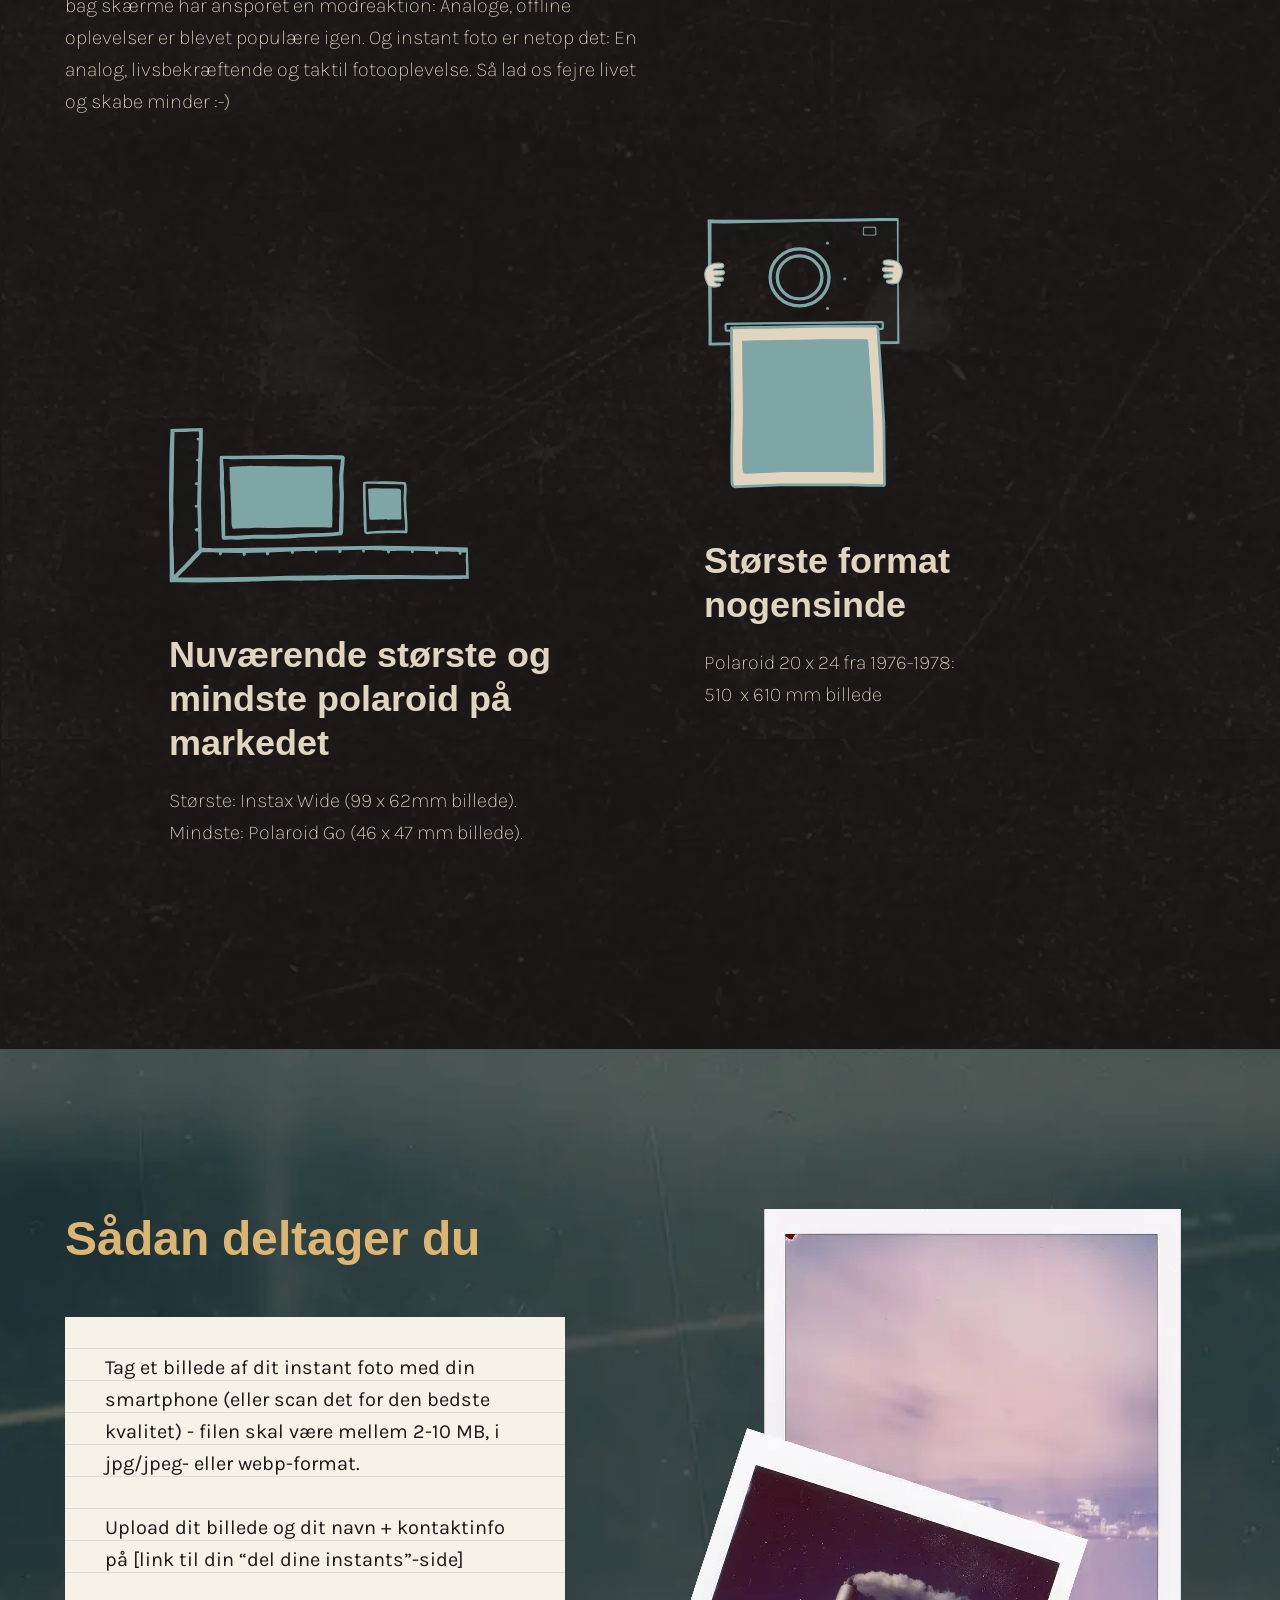
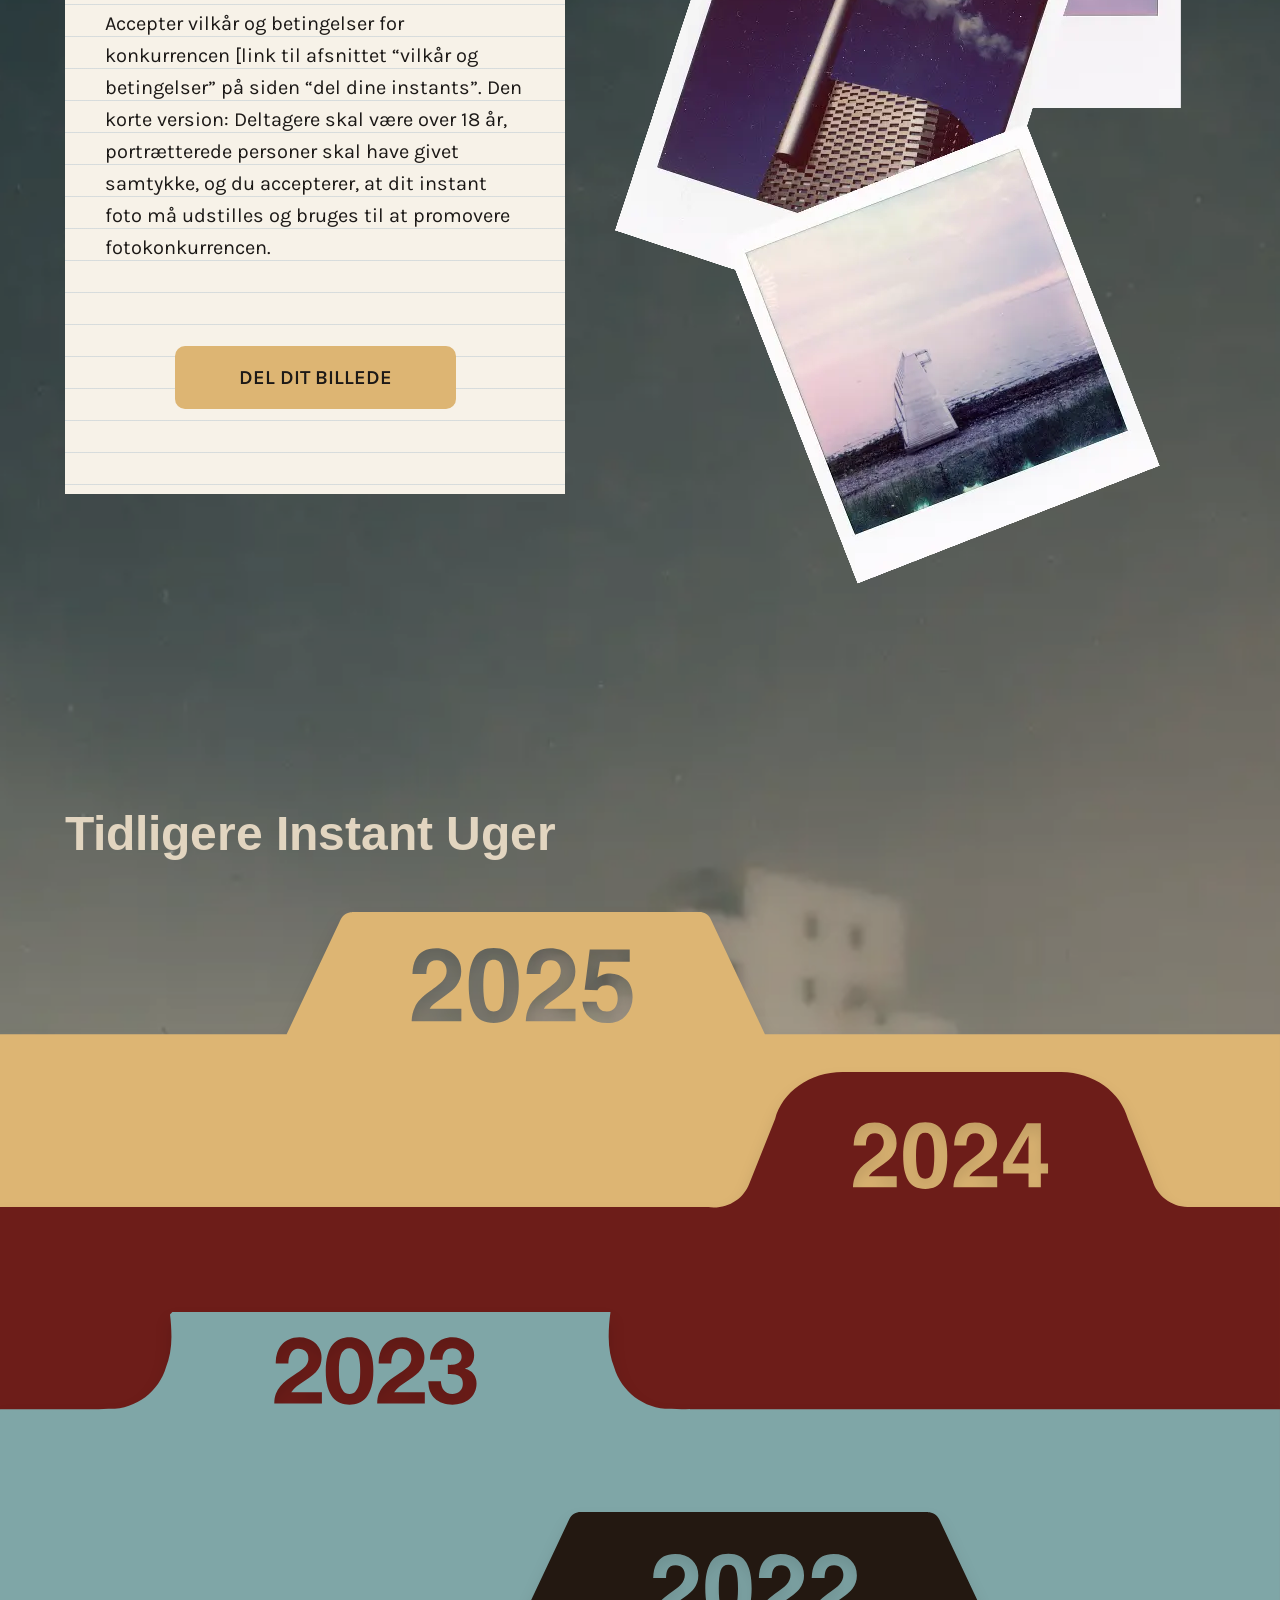
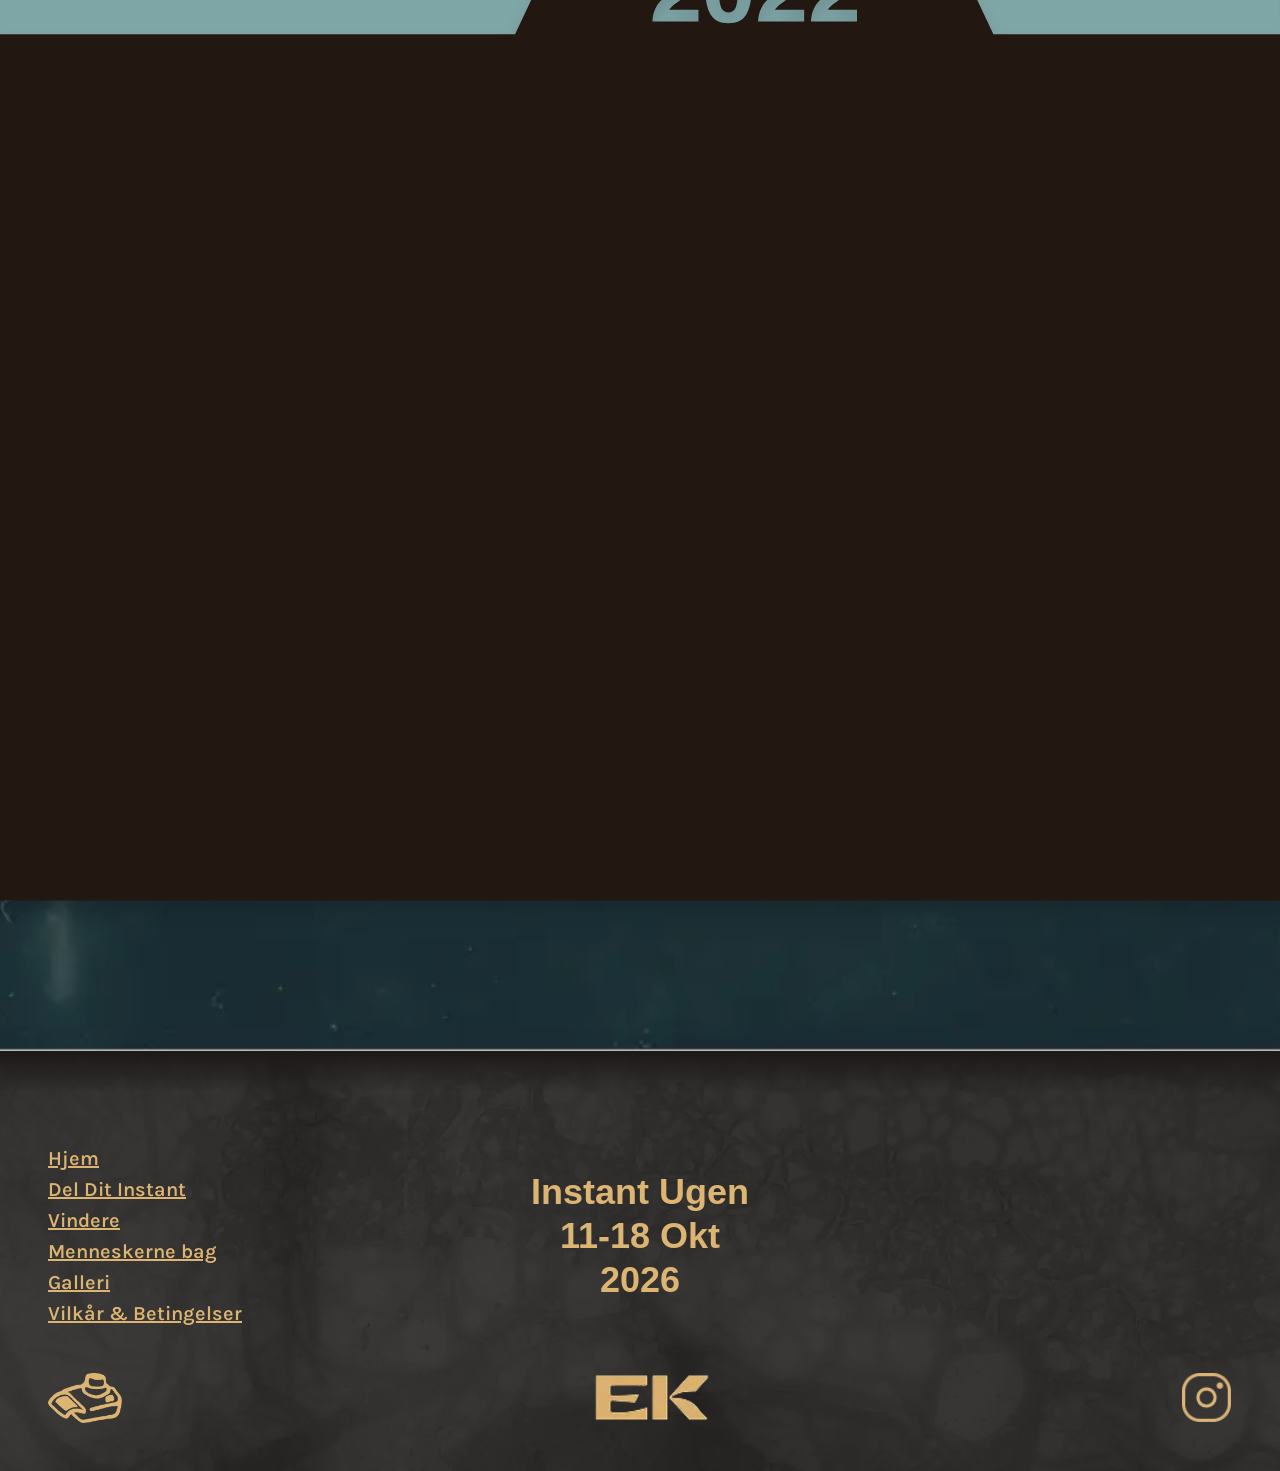
==== commit ad75abc6: "link added to winners" ====
--- a/index.html
+++ b/index.html
@@ -259,14 +259,22 @@
 
   <section class="files">
 
-  <img class="yellowfile" src="svg/yellowfile.svg" alt="En gul mappe med teksten 2025">
+  <a href="winners.html" class="file-link" aria-label="Se vindere fra 2025">
+    <img class="yellowfile" src="svg/yellowfile.svg" alt="En gul mappe med teksten 2025">
+  </a>
   <!-- <div class="imginfile"> -->
     <!-- <img src="Img/polaroids/hero_instant3.webp" alt="polaroidbillede af sten på stranden">
     <img src="Img/polaroids/hero_instant4.webp" alt="dobbelteksponeret polaroidbillede af solnedgang">
   </div> -->
-  <img class="redfile" src="svg/redfile.svg" alt="En rød mappe med teksten 2024">
-  <img class="bluefile" src="svg/bluefile.svg" alt="En blå mappe med teksten 2023">
-  <img class="brownfile" src="svg/brownfile.svg" alt="En brun mappe med teksten 2022">
+  <a href="winners.html" class="file-link" aria-label="Se vindere fra 2024">
+    <img class="redfile" src="svg/redfile.svg" alt="En rød mappe med teksten 2024">
+  </a>
+  <a href="winners.html" class="file-link" aria-label="Se vindere fra 2023">
+    <img class="bluefile" src="svg/bluefile.svg" alt="En blå mappe med teksten 2023">
+  </a>
+  <a href="winners.html" class="file-link" aria-label="Se vindere fra 2022">
+    <img class="brownfile" src="svg/brownfile.svg" alt="En brun mappe med teksten 2022">
+  </a>
 
   </section>
 </section>
--- a/css/index.css
+++ b/css/index.css
@@ -269,9 +269,23 @@
   color: var(--text-color);
 }
 
+.file-link {
+  position: absolute;
+  left: 0;
+  display: block;
+  width: 100%;
+  cursor: pointer;
+}
+
+.file-link img {
+  display: block;
+  width: 100%;
+  height: auto;
+}
+
 .yellowfile {
   z-index: 2;
-  position: absolute;
+  position: relative;
   left: 0;
   top: 0;
   width: 100%;
@@ -290,9 +304,9 @@
 
 .redfile {
   z-index: 3;
-  position: absolute;
+  position: relative;
   left: 0;
-  top: 80px;
+  top: 0;
   width: 100%;
   height: auto;
   transform-origin: center top;
@@ -309,9 +323,9 @@
 
 .bluefile {
   z-index: 4;
-  position: absolute;
+  position: relative;
   left: 0;
-  top: 160px;
+  top: 0;
   width: 100%;
   height: auto;
   transform-origin: center top;
@@ -328,9 +342,9 @@
 
 .brownfile {
   z-index: 5;
-  position: absolute;
+  position: relative;
   left: 0;
-  top: 240px;
+  top: 0;
   width: 100%;
   height: auto;
   transform-origin: center top;
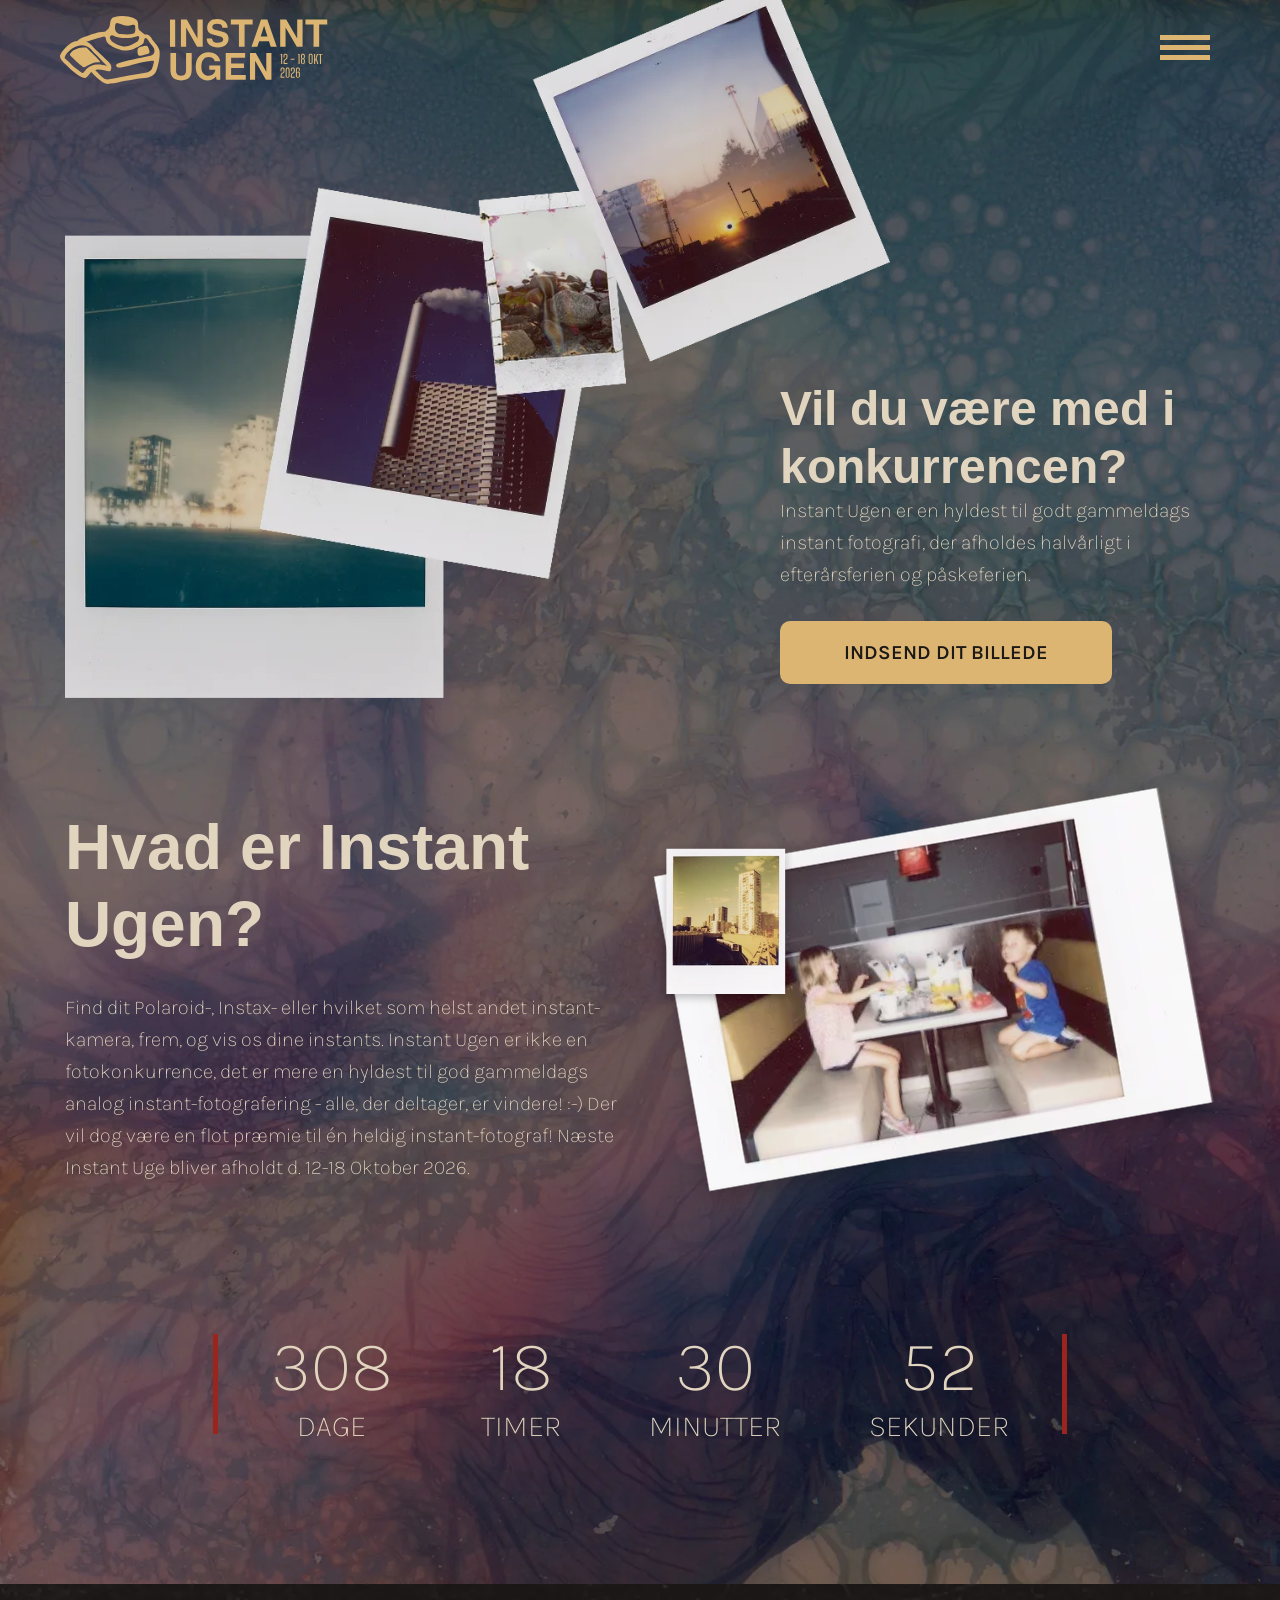
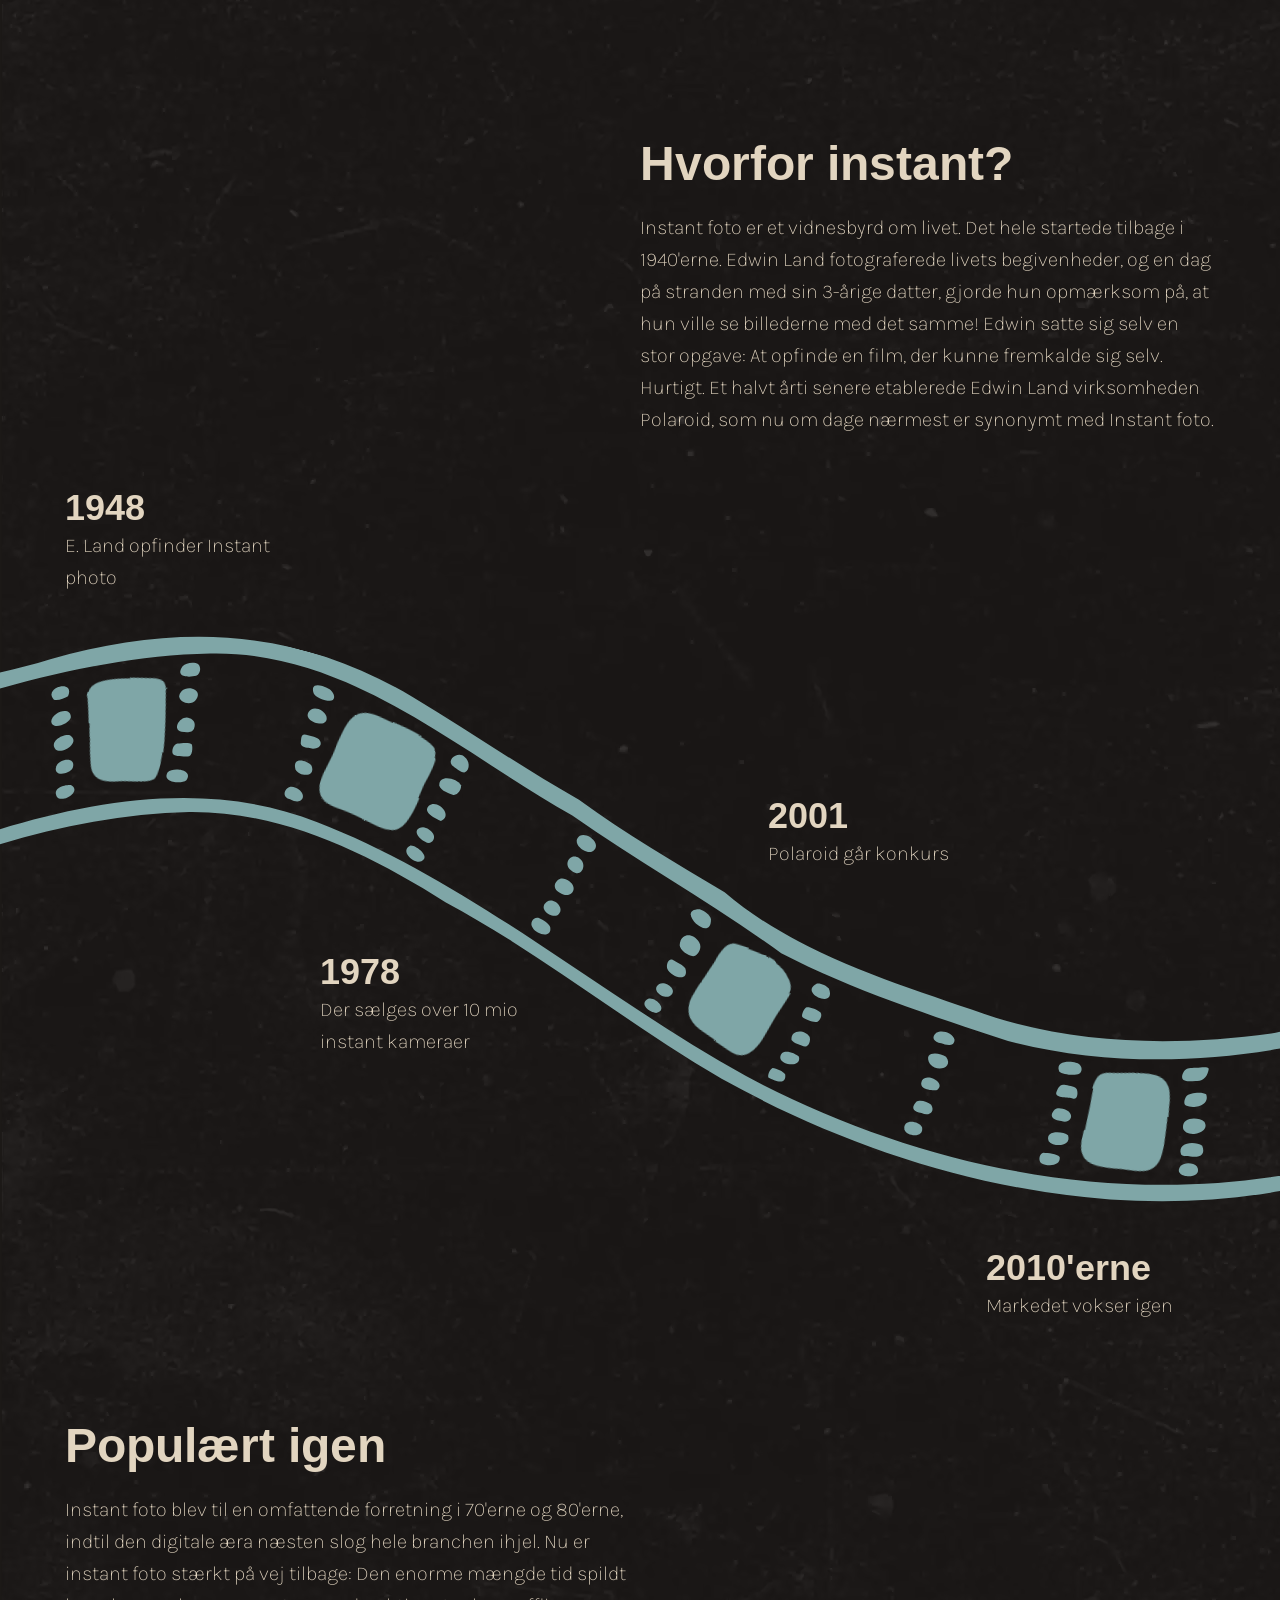
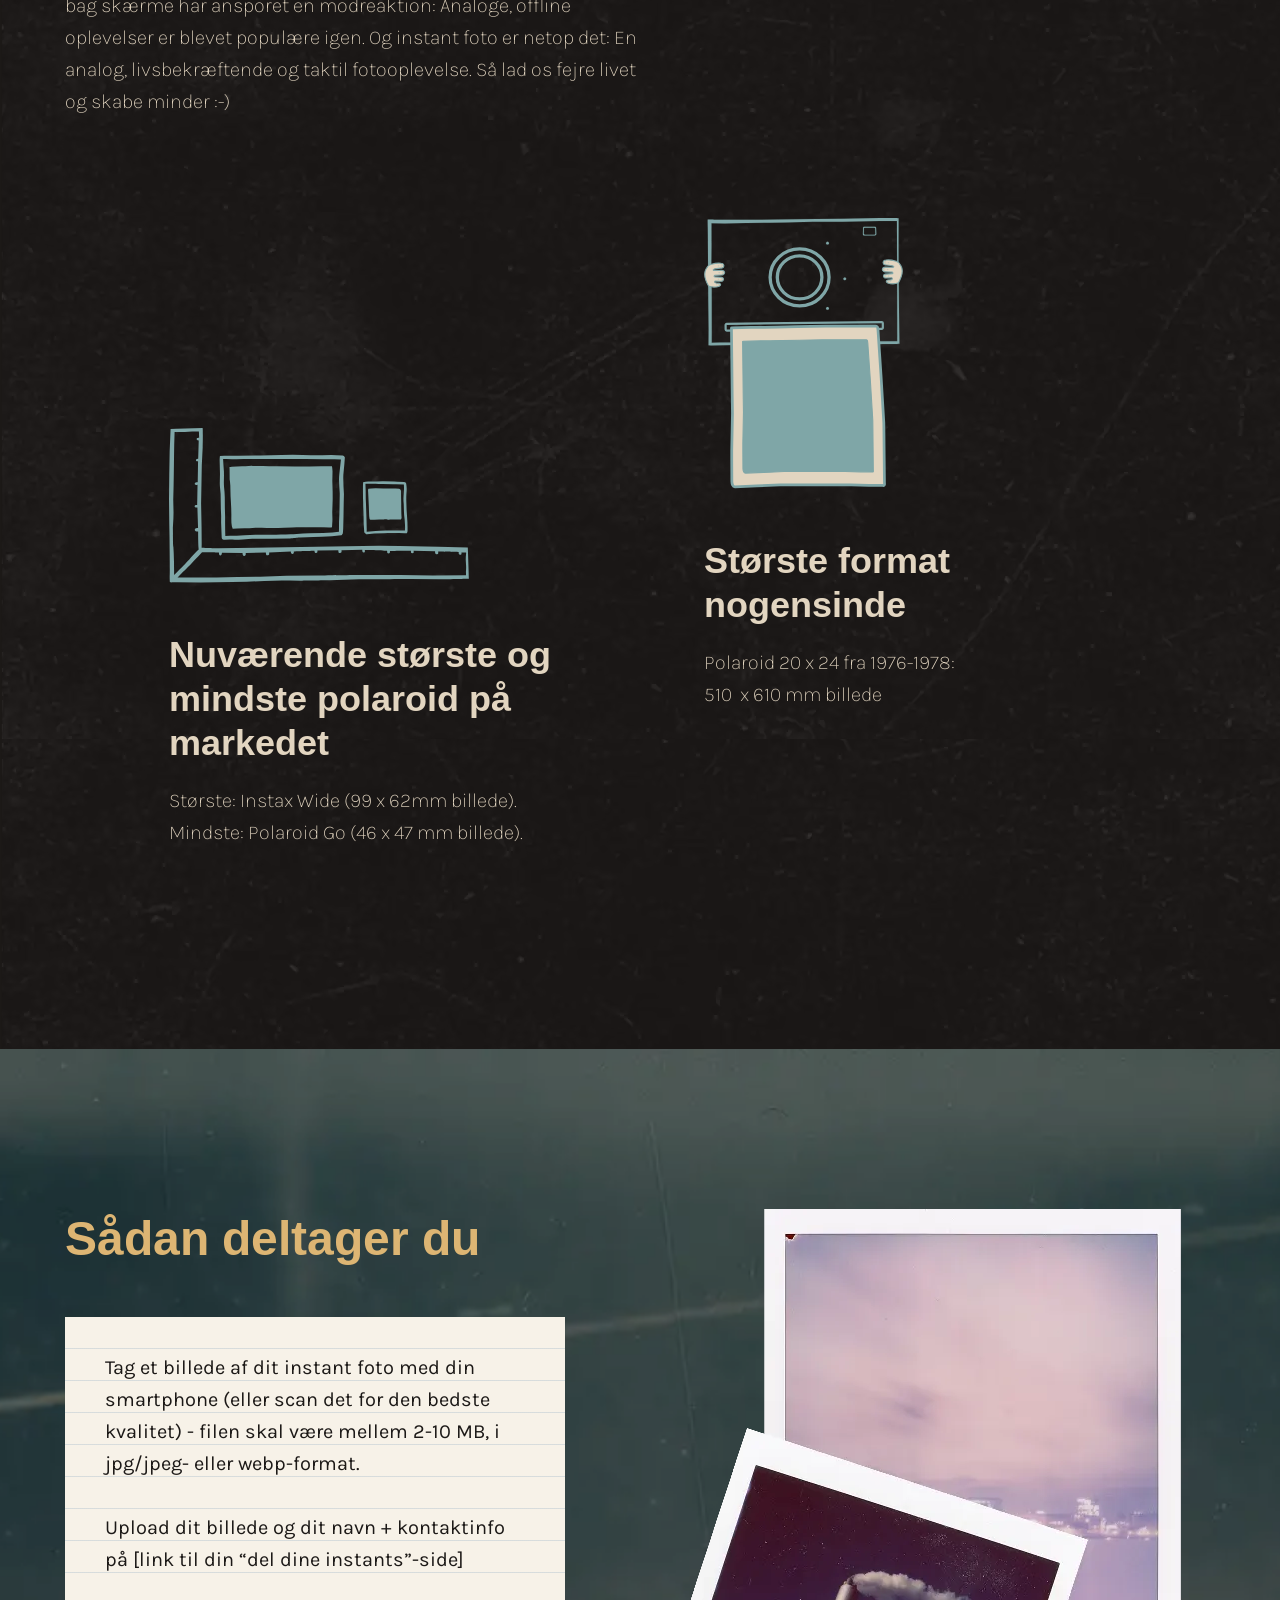
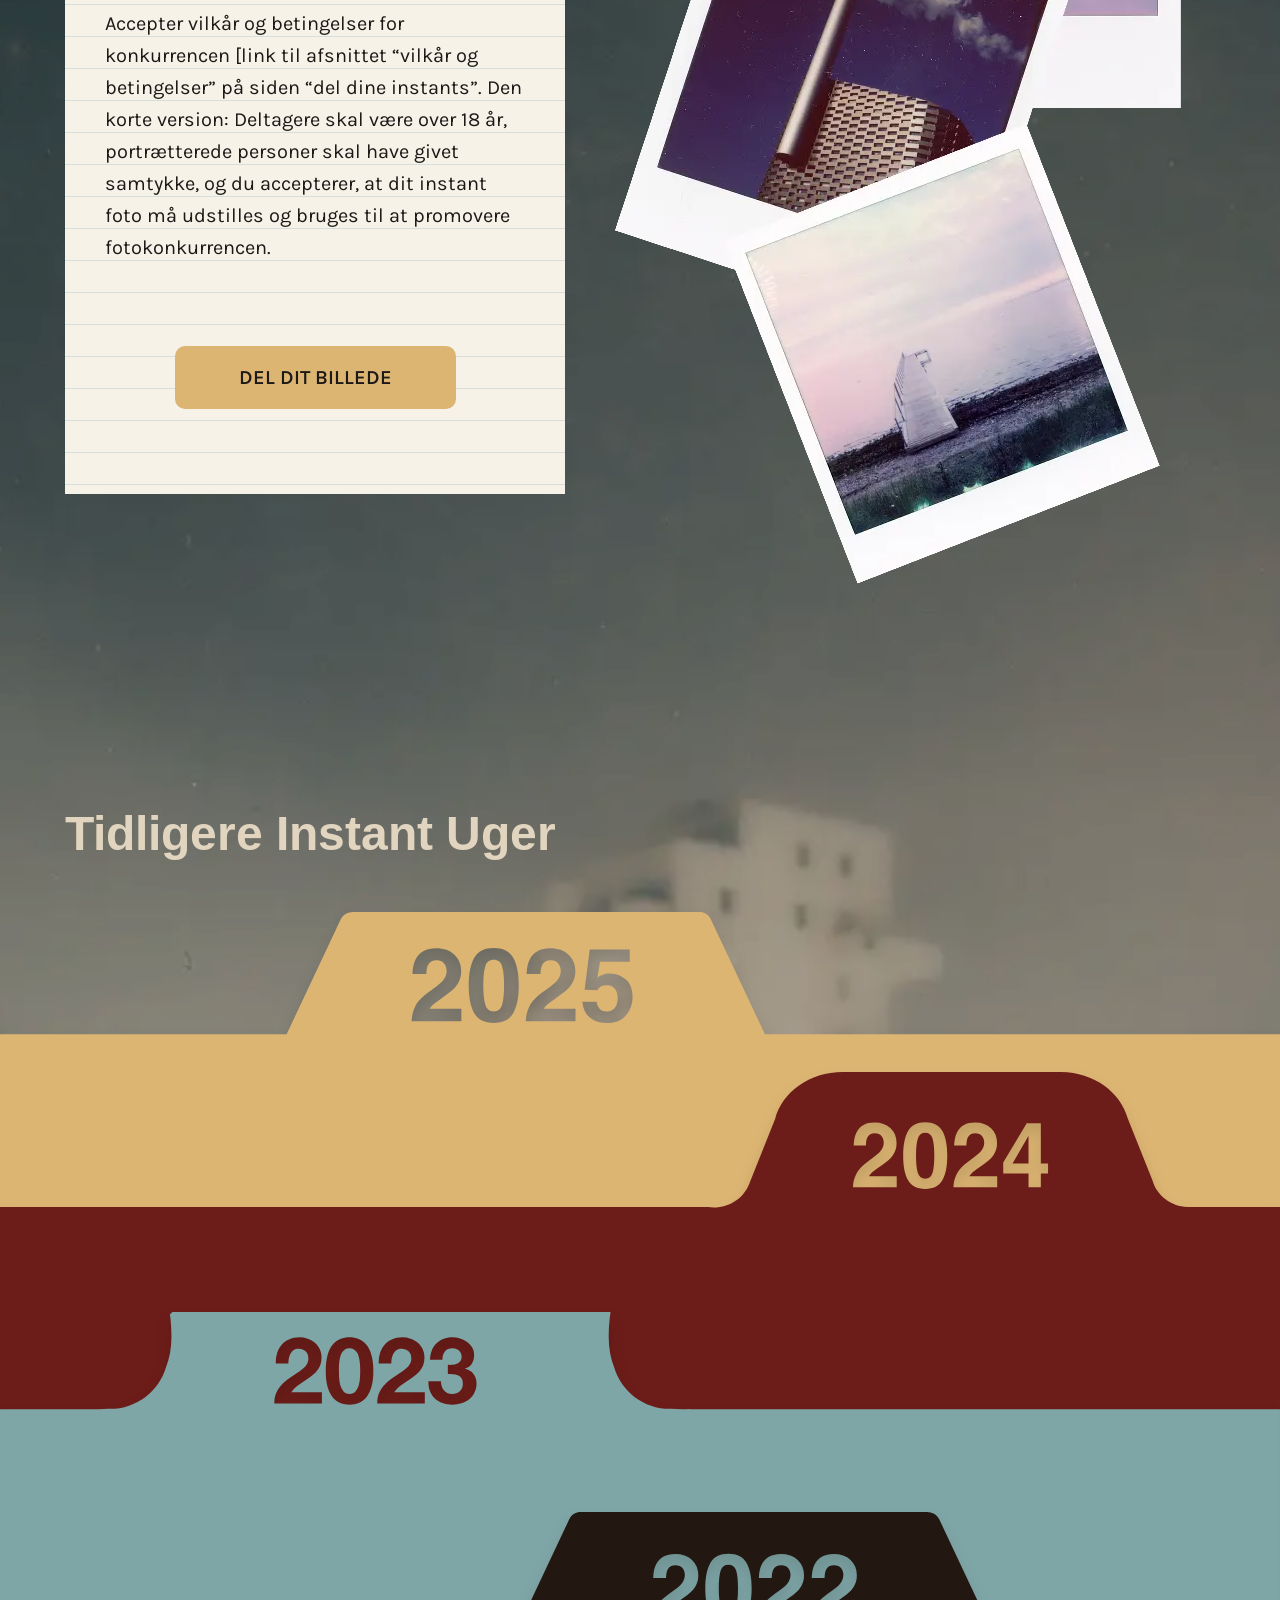
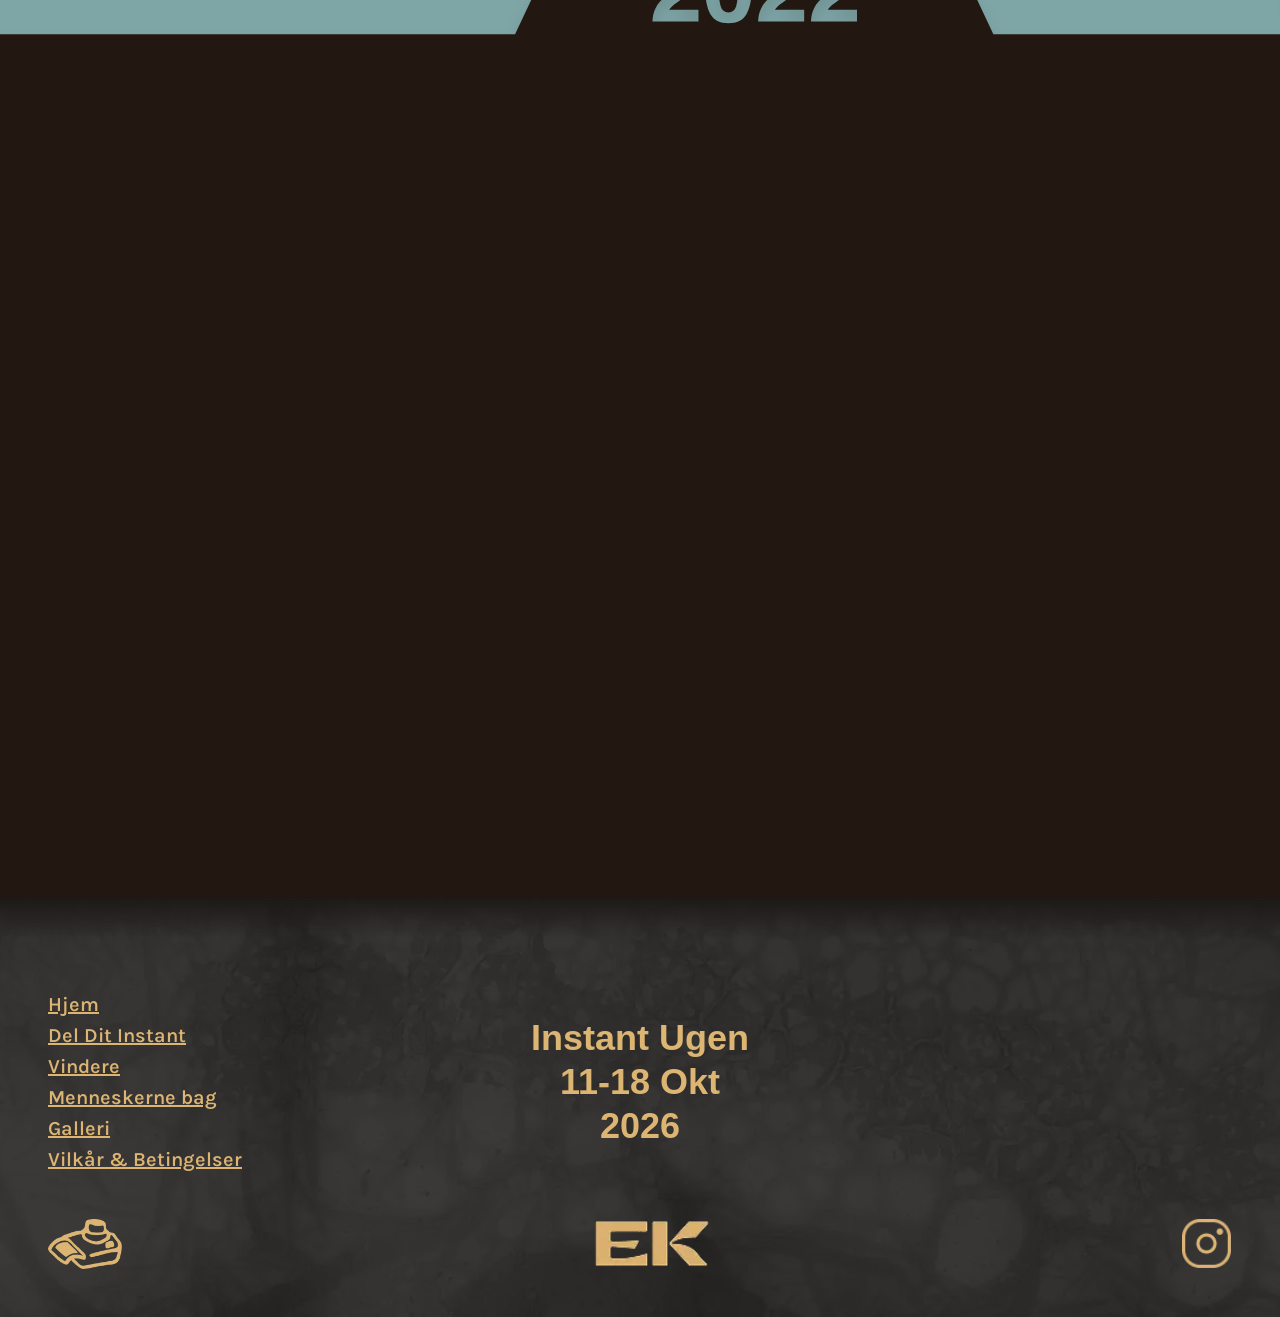
==== commit 0b74abdf: "files and red lines" ====
--- a/index.html
+++ b/index.html
@@ -119,10 +119,8 @@
    <div class="container">
 
         <div id="countdown">
-            <div class="RedLine">
-
-            </div>
-            <ul>
+            <div class="RedLine"></div>
+            <ul class="redlines">
                 <li><span id="days"></span>dage</li>
                 <li><span id="hours"></span>timer</li>
                 <li><span id="minutes"></span>minutter</li>
--- a/css/index.css
+++ b/css/index.css
@@ -193,7 +193,9 @@
   position: relative;
   min-height: 100vh;
   overflow: hidden;
-  padding: var(--M) 0 var(--XL) 0;
+  padding: var(--M) 0 0;
+  display: flex;
+  flex-direction: column;
 }
 
 .how_to_section::before {
@@ -262,6 +264,17 @@
   align-items: center;
 }
 
+.howto_images {
+  display: flex;
+  justify-content: center;
+  align-items: center;
+}
+
+.howto_images img {
+  display: block;
+  margin: 0 auto;
+}
+
 /* ----------- FILES ------------- */
 
 .files_title {
@@ -298,7 +311,7 @@
 }
 
 .yellowfile:hover {
-  transform: translateY(-32px);
+  transform: translateY(-16px);
   filter: drop-shadow(0 12px 12px rgba(0, 0, 0, 0.14));
 }
 
@@ -317,7 +330,7 @@
 }
 
 .redfile:hover {
-  transform: translateY(-32px);
+  transform: translateY(-16px);
   filter: drop-shadow(0 12px 12px rgba(0, 0, 0, 0.14));
 }
 
@@ -336,7 +349,7 @@
 }
 
 .bluefile:hover {
-  transform: translateY(-32px);
+  transform: translateY(-16px);
   filter: drop-shadow(0 12px 12px rgba(0, 0, 0, 0.14));
 }
 
@@ -355,7 +368,7 @@
 }
 
 .brownfile:hover {
-  transform: translateY(-32px);
+  transform: translateY(-16px);
   filter: drop-shadow(0 12px 12px rgba(0, 0, 0, 0.14));
 }
 
@@ -370,8 +383,10 @@
 
 .files {
   position: relative;
-  height: calc(77.3vw + 240px);
-  margin-top: -120px;
+  width: 100%;
+  height: clamp(420px, 52vw, 620px);
+  margin-top: 0;
+  margin-bottom: -4px;
   overflow: visible;
 }
 
@@ -496,7 +511,16 @@
 
   /* ----------- CLOCK MOBILE -------------- */
 
+  .redlines {
+    border-right: 4px solid #9c241f;
+    border-left: 4px solid #9c241f;
+    height: 70px;
+    padding: 0 20px;
+  }
+
   #countdown {
+    display: flex;
+    flex-direction: column;
     width: fit-content;
     margin: 0 auto;
     gap: 0.75rem;
@@ -506,8 +530,8 @@
     gap: 0.75rem;
     display: flex;
     flex-direction: row;
-    margin: 0;
-    padding: 0;
+    /* margin: 0;
+    padding: 0; */
   }
 
   #countdown li {
@@ -720,6 +744,7 @@
   }
 
   /* RED LINES */
+
   .RedLine {
     width: 5px;
     height: clamp(70px, 9vw, 100px);
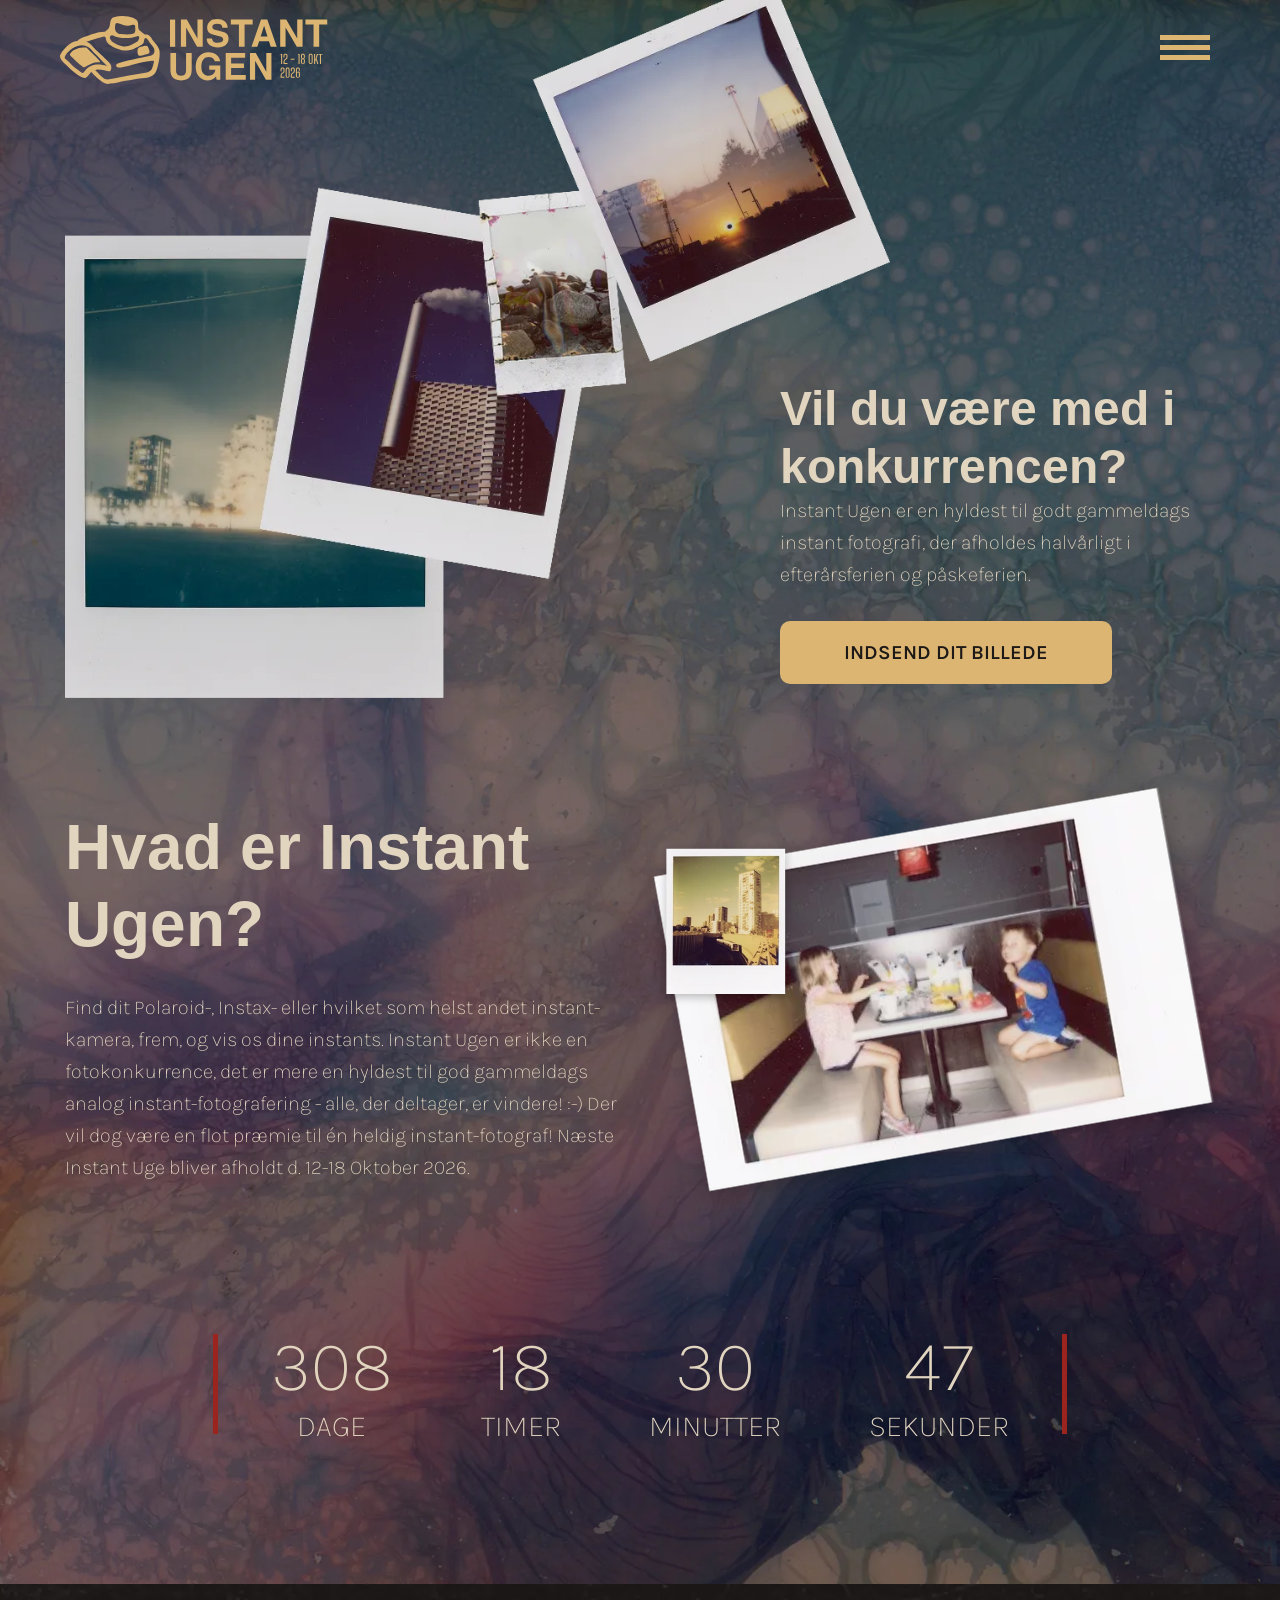
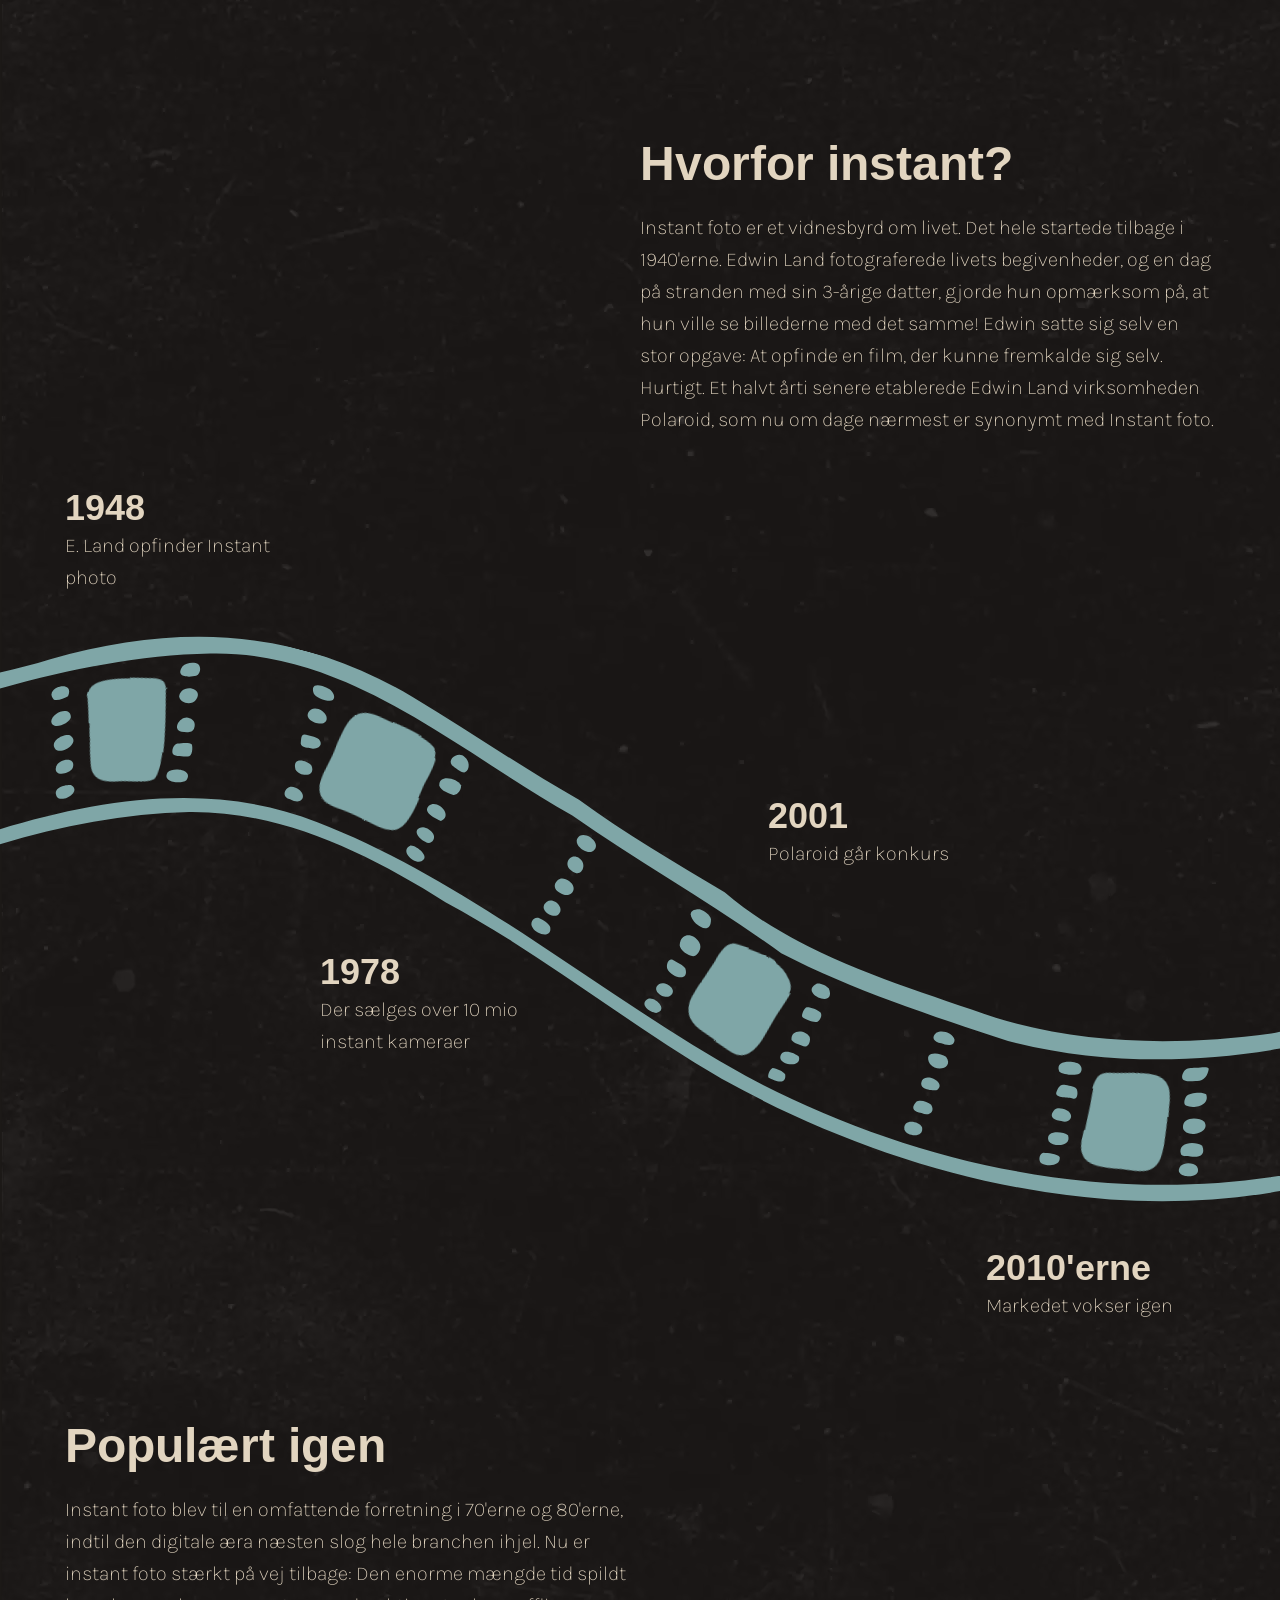
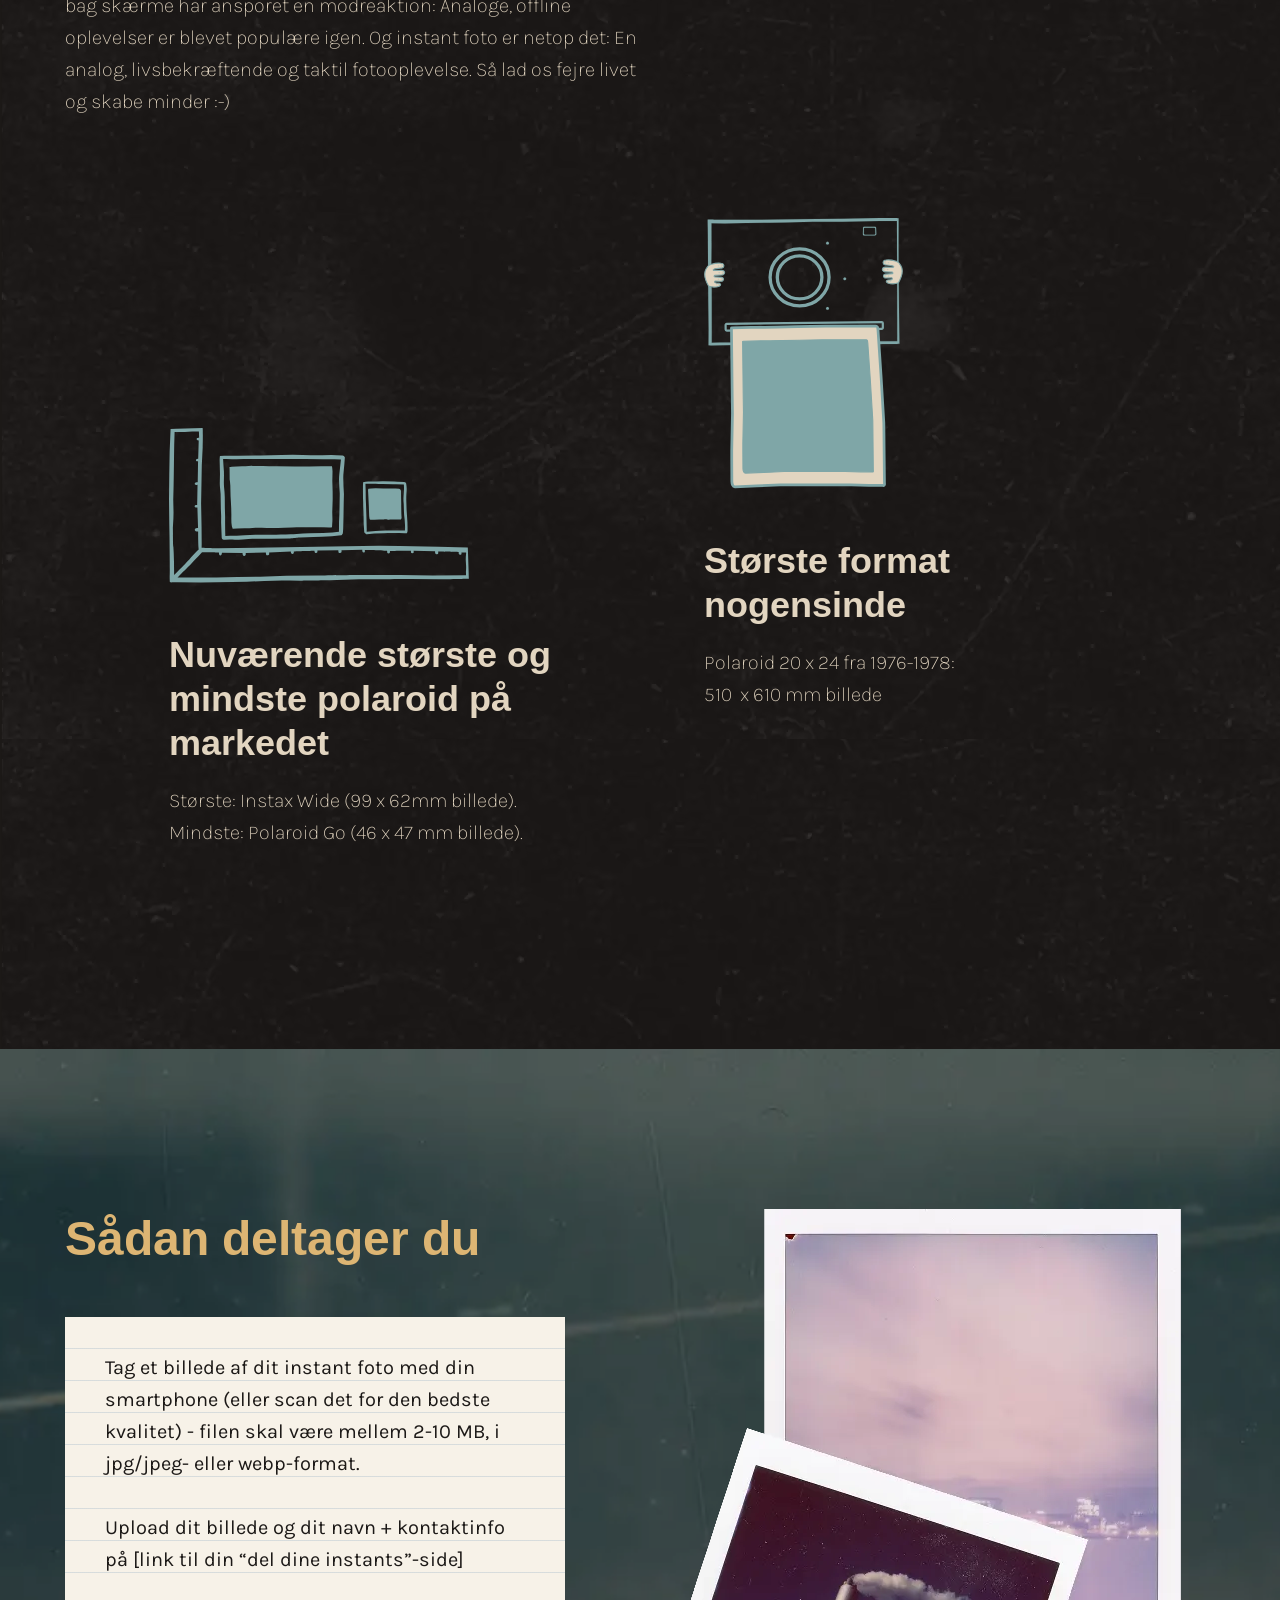
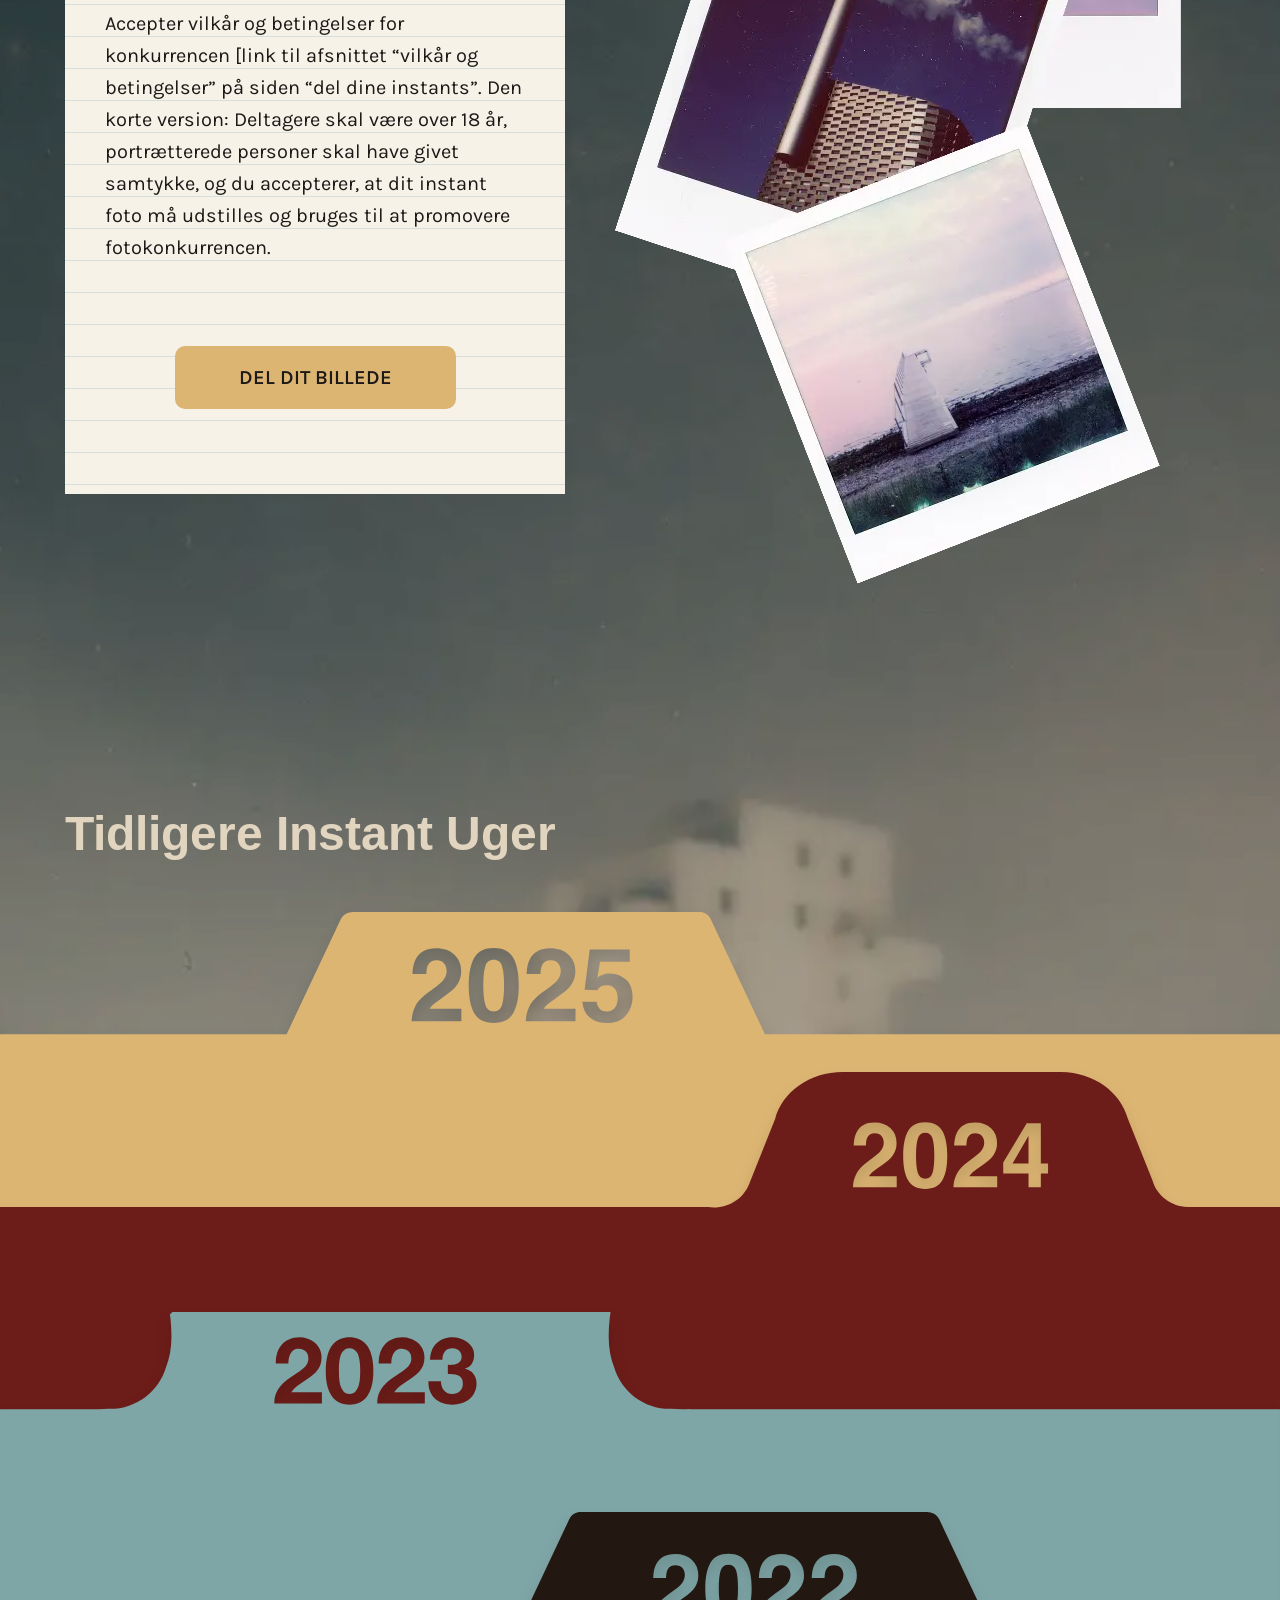
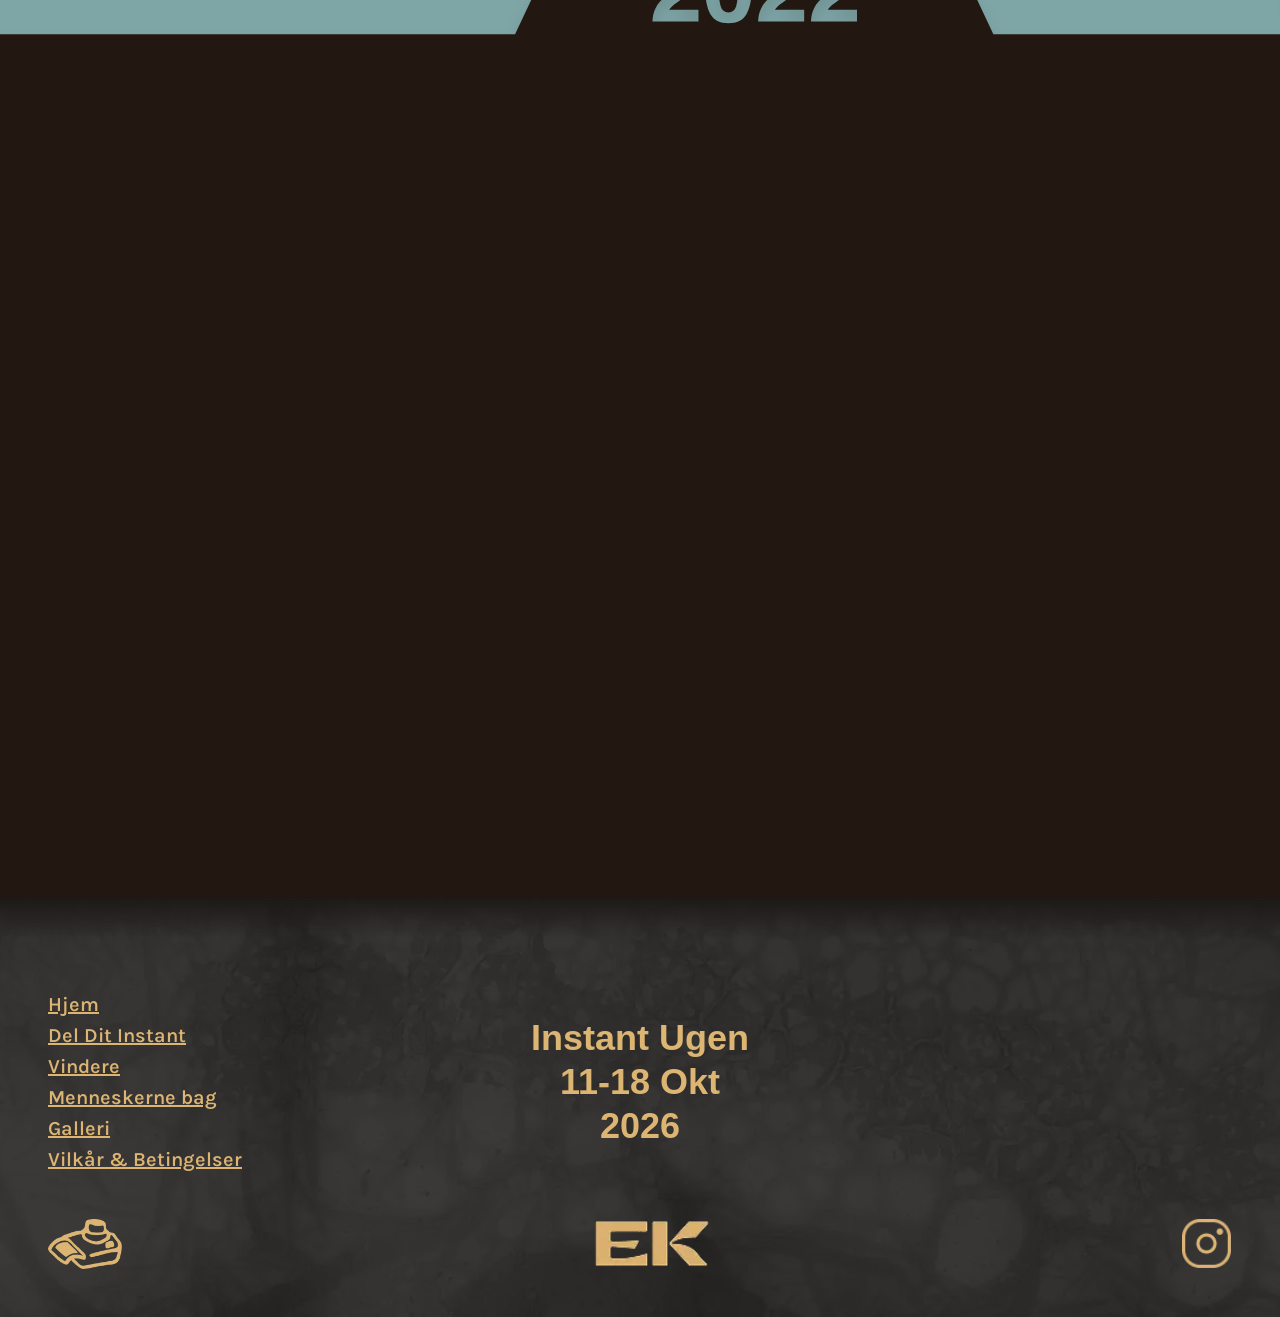
==== commit 79d5aef2: "almostTHERE" ====
--- a/index.html
+++ b/index.html
@@ -1,63 +1,61 @@
 <!doctype html>
 <html lang="da">
-  <head>
+
+<head>
     <meta charset="UTF-8" />
     <meta name="viewport" content="width=device-width, initial-scale=1.0" />
     <meta name="robots" content="noindex, nofollow" />
     <title>Forside</title>
 
+    <!--Favicon-->
+    <link rel="icon" type="image/x-icon" href="logo/Logo_interrim.webp">
+
+
     <!--Font-->
 
     <link rel="preconnect" href="https://fonts.googleapis.com" />
     <link rel="preconnect" href="https://fonts.gstatic.com" crossorigin />
     <link
-      href="https://fonts.googleapis.com/css2?family=Arimo:ital,wght@0,400..700;1,400..700&family=Karla:ital,wght@0,200..800;1,200..800&display=swap"
-      rel="stylesheet"
-    />
+        href="https://fonts.googleapis.com/css2?family=Arimo:ital,wght@0,400..700;1,400..700&family=Karla:ital,wght@0,200..800;1,200..800&display=swap"
+        rel="stylesheet" />
 
     <!--css-->
     <link rel="stylesheet" href="css/global.css" />
     <link rel="stylesheet" href="css/index.css" />
-  </head>
-
-  <body>
+</head>
+
+<body>
     <div class="hero_background">
-      <header>
-        <div class="logo">
-          <a href="index.html">
-            <img class="camera_Logo" src="logo/Logo_interrim.svg" alt="logo" />
-            <img
-              class="Wordmark_logo"
-              src="logo/Wordmark_and_date.svg"
-              alt="Instant Ugen | afholdes d. 12-18 Oktober 2026"
-            />
-          </a>
-        </div>
-
-        <nav>
-          <ul class="menu">
-            <li><a href="index.html">HJEM</a></li>
-            <li><a href="form.html">DEL DIT INSTANT</a></li>
-            <li><a href="winners.html">VINDERE</a></li>
-            <li><a href="about.html">MENNESKERNE BAG</a></li>
-            <li><a href="galleri.html">GALLERI</a></li>
-          </ul>
-        </nav>
-
-        <button class="burger">
-          <span class="line"></span>
-          <span class="line"></span>
-          <span class="line"></span>
-        </button>
-      </header>
-
-      <section class="hero">
-        <div class="hero_images">
-          <img
-            src="Img/polaroids/hero_images_gathered_lo.webp"
-            alt="Instant foto af Amager Strandpark"
-          />
-          <!-- <img
+        <header>
+            <div class="logo">
+                <a href="index.html">
+                    <img class="camera_Logo" src="logo/Logo_interrim.svg" alt="logo" />
+                    <img class="Wordmark_logo" src="logo/Wordmark_and_date.svg"
+                        alt="Instant Ugen | afholdes d. 12-18 Oktober 2026" />
+                </a>
+            </div>
+
+            <nav>
+                <ul class="menu">
+                    <li><a href="index.html">HJEM</a></li>
+                    <li><a href="form.html">DEL DIT INSTANT</a></li>
+                    <li><a href="winners.html">VINDERE</a></li>
+                    <li><a href="about.html">MENNESKERNE BAG</a></li>
+                    <li><a href="galleri.html">GALLERI</a></li>
+                </ul>
+            </nav>
+
+            <button class="burger" aria-label="Menu button">
+                <span class="line"></span>
+                <span class="line"></span>
+                <span class="line"></span>
+            </button>
+        </header>
+
+        <section class="hero">
+            <div class="hero_images">
+                <img src="Img/polaroids/hero_images_gathered_lo.webp" alt="Instant foto af Amager Strandpark" />
+                <!-- <img
             src="/img/polaroids/hero_instant2.webp"
             alt="Instant foto af Amager Forbrænding"
           />
@@ -69,247 +67,261 @@
             src="/img/polaroids/hero_instant4.webp"
             alt="Instant foto af Amager Strandpark"
           /> -->
-        </div>
-        
-        <div class="hero_text_button">
-          <div>
-          <h2 class="hero_title">Vil du være med i konkurrencen?</h1>
-          <p class="hero_text">
-            Instant Ugen er en hyldest til godt gammeldags instant fotografi,
-            der afholdes halvårligt i efterårsferien og påskeferien.
-          </p>
-          </div>
-          <a class="button" aria-label="button" href="/form.html"
-            >INDSEND DIT BILLEDE</a
-          >
-        </div>
-
-
-
-    
-      </section>
-
-      <section class="what_is_section">
-        <div class ="what_is_flex">
-
-          <div class="what_is_images">
-            <img class="metro_tilt_ovenpå" src="Img/polaroids/hero_instant6.webp" alt="Instantbillede af metroen på amager">
-
-            <img class="burgerking" src="Img/polaroids/hero_instant5.webp" alt="Instant af Stefans børn på burgerking"/>
-          </div>
-
-
-          
-        <div class="what_is_text">
-  
-  <h1>Hvad er Instant Ugen?</h1>
-  <p>Find dit Polaroid-, Instax- eller hvilket som helst andet instant-kamera, frem, og vis os dine instants. 
-Instant Ugen er ikke en fotokonkurrence, det er mere en hyldest til god gammeldags analog instant-fotografering 
-- alle, der deltager, er vindere! :-) 
-
-Der vil dog være en flot præmie til én heldig instant-fotograf!
-Næste Instant Uge bliver afholdt d. 12-18 Oktober 2026.
-</p>
-
-
-</div>
-
-</div>
-
-   <div class="container">
-
-        <div id="countdown">
-            <div class="RedLine"></div>
-            <ul class="redlines">
-                <li><span id="days"></span>dage</li>
-                <li><span id="hours"></span>timer</li>
-                <li><span id="minutes"></span>minutter</li>
-                <li><span id="seconds"></span>sekunder</li>
-            </ul>
-            <div class="RedLine"></div>
-        </div>
+            </div>
+
+            <div class="hero_text_button">
+                <div>
+                    <h2 class="hero_title">Vil du være med i konkurrencen?</h1>
+                        <p class="hero_text">
+                            Instant Ugen er en hyldest til godt gammeldags instant fotografi,
+                            der afholdes halvårligt i efterårsferien og påskeferien.
+                        </p>
+                </div>
+                <a class="button" aria-label="button" href="/form.html">INDSEND DIT BILLEDE</a>
+            </div>
+
+
+
+
+        </section>
+
+        <section class="what_is_section">
+            <div class="what_is_flex">
+
+                <div class="what_is_images">
+                    <img class="metro_tilt_ovenpå" src="Img/polaroids/hero_instant6.webp"
+                        alt="Instantbillede af metroen på amager">
+
+                    <img class="burgerking" src="Img/polaroids/hero_instant5.webp"
+                        alt="Instant af Stefans børn på burgerking" />
+                </div>
+
+
+
+                <div class="what_is_text">
+
+                    <h1>Hvad er Instant Ugen?</h1>
+                    <p>Find dit Polaroid-, Instax- eller hvilket som helst andet instant-kamera, frem, og vis os dine
+                        instants.
+                        Instant Ugen er ikke en fotokonkurrence, det er mere en hyldest til god gammeldags analog
+                        instant-fotografering
+                        - alle, der deltager, er vindere! :-)
+
+                        Der vil dog være en flot præmie til én heldig instant-fotograf!
+                        Næste Instant Uge bliver afholdt d. 12-18 Oktober 2026.
+                    </p>
+
+
+                </div>
+
+            </div>
+
+            <div class="container">
+
+                <div id="countdown">
+                    <div class="RedLine"></div>
+                    <ul class="redlines">
+                        <li><span id="days"></span>dage</li>
+                        <li><span id="hours"></span>timer</li>
+                        <li><span id="minutes"></span>minutter</li>
+                        <li><span id="seconds"></span>sekunder</li>
+                    </ul>
+                    <div class="RedLine"></div>
+                </div>
+
+            </div>
+        </section>
 
     </div>
-      </section>
-
-    </div>
-
-    
-
-      <section class="timeline">
-<div class="section_timeline">
-        <div class="timeline_intro">
-          <h2>Hvorfor instant?</h2>
-          <p>Instant foto er et vidnesbyrd om livet. Det hele startede tilbage i 1940'erne. Edwin Land fotograferede livets begivenheder, og en dag på stranden med sin 3-årige datter, gjorde hun opmærksom på, at hun ville se billederne med det samme! 
-
-Edwin satte sig selv en stor opgave: At opfinde en film, der kunne fremkalde sig selv. Hurtigt. Et halvt årti senere etablerede Edwin Land virksomheden Polaroid, som nu om dage nærmest er synonymt med Instant foto. 
-</p>
-        </div>
-
-
-<div class="timeline_wrapper">
-
-  <div class="timeline_grid">
-  <div class="info1">
-    <h3>1948</h3>
-  <p>E. Land opfinder Instant photo</p>
-  </div>
-
-  <div class="info2">
-    <h3>1978</h3>
-  <p>Der sælges over 10 mio instant kameraer</p>
-  </div>
-
-
-  <div class="info3">
-    <h3>2001</h3>
-  <p>Polaroid går konkurs</p>
-  </div>
-
-  <div class="info4">
-    <h3>2010'erne</h3>
-  <p>Markedet vokser igen</p>
-  </div>
-  </div>
-
-  
-   <img class="filmroll" src="logo/Filmroll_mobile.svg" alt="illustration af bonrulle med påtrykte instant fotos">
-
-</div>
-
-
-        <div class="timeline_outro">
-          <h2>Populært igen</h2>
-          <p>Instant foto blev til en omfattende forretning i 70'erne og 80'erne, indtil den digitale æra næsten slog hele branchen ihjel. 
-
-Nu er instant foto stærkt på vej tilbage: Den enorme mængde tid spildt bag skærme har ansporet en modreaktion: Analoge, offline oplevelser er blevet populære igen. Og instant foto er netop det: En analog, livsbekræftende og taktil fotooplevelse.
-
-Så lad os fejre livet og skabe minder :-)</p>
-        </div>
-
-        </div>
-      
-
-<div class="infographics_index">
-        <div class="infographic_1">
-          <img src="logo/info_lineal.svg" alt="Illustration af to polaroidbilleder der sammenlignes med en lineal."/>
-          <article class="infographic_text">
-            <h3>Nuværende største og mindste polaroid på markedet </h3>
-            <p>Største: Instax Wide (99 x 62mm billede). <br> 
-Mindste: Polaroid Go (46 x 47 mm billede).</p>
-          </article>
-
-        </div>
-
-
-        <div class="infographic_2">
-          <img src="logo/info_format.svg" alt="Illustration af et stort kamera der printer et stort format ud."/>
-<article class="infographic_text">
-            <h3>Største format nogensinde </h3>
-            <p>Polaroid 20 x 24 fra 1976-1978: <br> 510  x 610 mm billede </p>
-          </article>
-        </div>
-</div>
-        
-      </section>
-
-  <section class="how_to_section">
-
-<div class="howto_bigflex">
-   
-<div class="howto_smallflex">
-   
-  <div>
-    <h2 class="h2_howto">Sådan deltager du</h2>
-    <div class="note">
-      <div>
-       
-        <p>
-            Tag et billede af dit instant foto med din smartphone (eller scan det for den bedste kvalitet) - filen skal
-            være mellem
-            2-10 MB, i jpg/jpeg- eller webp-format.
-
-        </p>
-        <p>Upload dit billede og dit navn + kontaktinfo på [link til din “del dine instants”-side]
-
-        </p>
-
-        <p>Accepter vilkår og betingelser for konkurrencen [link til afsnittet “vilkår og betingelser” på siden “del
-            dine
-            instants”. Den korte version: Deltagere skal være over 18 år, portrætterede personer skal have givet
-            samtykke, og du
-            accepterer, at dit instant foto må udstilles og bruges til at promovere fotokonkurrencen.</p>
-    </div>
-    <div class="howtobtn">
-    <a class="button" href="form.html">DEL DIT BILLEDE</a>
-    </div>
-          </div>
-          </div>
-
-    <div class="howto_images">
-      <img src="Img/polaroids/howto_images.webp" alt="Et display af tre polaroidbilleder - alle fra Amager">
-    </div>
-    </div>
-    </div>
-
-  <h2 class="files_title">Tidligere Instant Uger</h2>
-
-
-  <section class="files">
-
-  <a href="winners.html" class="file-link" aria-label="Se vindere fra 2025">
-    <img class="yellowfile" src="svg/yellowfile.svg" alt="En gul mappe med teksten 2025">
-  </a>
-  <!-- <div class="imginfile"> -->
-    <!-- <img src="Img/polaroids/hero_instant3.webp" alt="polaroidbillede af sten på stranden">
+
+
+
+    <section class="timeline">
+        <div class="section_timeline">
+            <div class="timeline_intro">
+                <h2>Hvorfor instant?</h2>
+                <p>Instant foto er et vidnesbyrd om livet. Det hele startede tilbage i 1940'erne. Edwin Land
+                    fotograferede livets begivenheder, og en dag på stranden med sin 3-årige datter, gjorde hun
+                    opmærksom på, at hun ville se billederne med det samme!
+
+                    Edwin satte sig selv en stor opgave: At opfinde en film, der kunne fremkalde sig selv. Hurtigt. Et
+                    halvt årti senere etablerede Edwin Land virksomheden Polaroid, som nu om dage nærmest er synonymt
+                    med Instant foto.
+                </p>
+            </div>
+
+
+            <div class="timeline_wrapper">
+
+                <div class="timeline_grid">
+                    <div class="info1">
+                        <h3>1948</h3>
+                        <p>E. Land opfinder Instant photo</p>
+                    </div>
+
+                    <div class="info2">
+                        <h3>1978</h3>
+                        <p>Der sælges over 10 mio instant kameraer</p>
+                    </div>
+
+
+                    <div class="info3">
+                        <h3>2001</h3>
+                        <p>Polaroid går konkurs</p>
+                    </div>
+
+                    <div class="info4">
+                        <h3>2010'erne</h3>
+                        <p>Markedet vokser igen</p>
+                    </div>
+                </div>
+
+
+                <img class="filmroll" src="logo/Filmroll_mobile.svg"
+                    alt="illustration af bonrulle med påtrykte instant fotos">
+
+            </div>
+
+
+            <div class="timeline_outro">
+                <h2>Populært igen</h2>
+                <p>Instant foto blev til en omfattende forretning i 70'erne og 80'erne, indtil den digitale æra næsten
+                    slog hele branchen ihjel.
+
+                    Nu er instant foto stærkt på vej tilbage: Den enorme mængde tid spildt bag skærme har ansporet en
+                    modreaktion: Analoge, offline oplevelser er blevet populære igen. Og instant foto er netop det: En
+                    analog, livsbekræftende og taktil fotooplevelse.
+
+                    Så lad os fejre livet og skabe minder :-)</p>
+            </div>
+
+        </div>
+
+
+        <div class="infographics_index">
+            <div class="infographic_1">
+                <img src="logo/info_lineal.svg"
+                    alt="Illustration af to polaroidbilleder der sammenlignes med en lineal." />
+                <article class="infographic_text">
+                    <h3>Nuværende største og mindste polaroid på markedet </h3>
+                    <p>Største: Instax Wide (99 x 62mm billede). <br>
+                        Mindste: Polaroid Go (46 x 47 mm billede).</p>
+                </article>
+
+            </div>
+
+
+            <div class="infographic_2">
+                <img src="logo/info_format.svg" alt="Illustration af et stort kamera der printer et stort format ud." />
+                <article class="infographic_text">
+                    <h3>Største format nogensinde </h3>
+                    <p>Polaroid 20 x 24 fra 1976-1978: <br> 510  x 610 mm billede </p>
+                </article>
+            </div>
+        </div>
+
+    </section>
+
+    <section class="how_to_section">
+
+        <div class="howto_bigflex">
+
+            <div class="howto_smallflex">
+
+                <div>
+                    <h2 class="h2_howto">Sådan deltager du</h2>
+                    <div class="note">
+                        <div>
+
+                            <p>
+                                Tag et billede af dit instant foto med din smartphone (eller scan det for den bedste
+                                kvalitet) - filen skal
+                                være mellem
+                                2-10 MB, i jpg/jpeg- eller webp-format.
+
+                            </p>
+                            <p>Upload dit billede og dit navn + kontaktinfo på [link til din “del dine instants”-side]
+
+                            </p>
+
+                            <p>Accepter vilkår og betingelser for konkurrencen [link til afsnittet “vilkår og
+                                betingelser” på siden “del
+                                dine
+                                instants”. Den korte version: Deltagere skal være over 18 år, portrætterede personer
+                                skal have givet
+                                samtykke, og du
+                                accepterer, at dit instant foto må udstilles og bruges til at promovere
+                                fotokonkurrencen.</p>
+                        </div>
+                        <div class="howtobtn">
+                            <a class="button" href="form.html">DEL DIT BILLEDE</a>
+                        </div>
+                    </div>
+                </div>
+
+                <div class="howto_images">
+                    <img src="Img/polaroids/howto_images.webp"
+                        alt="Et display af tre polaroidbilleder - alle fra Amager">
+                </div>
+            </div>
+        </div>
+
+        <h2 class="files_title">Tidligere Instant Uger</h2>
+
+
+        <section class="files">
+
+            <a href="galleri.html" class="file-link" aria-label="Se vindere fra 2025">
+                <img class="yellowfile" src="svg/yellowfile.svg" alt="En gul mappe med teksten 2025">
+            </a>
+            <!-- <div class="imginfile"> -->
+            <!-- <img src="Img/polaroids/hero_instant3.webp" alt="polaroidbillede af sten på stranden">
     <img src="Img/polaroids/hero_instant4.webp" alt="dobbelteksponeret polaroidbillede af solnedgang">
   </div> -->
-  <a href="winners.html" class="file-link" aria-label="Se vindere fra 2024">
-    <img class="redfile" src="svg/redfile.svg" alt="En rød mappe med teksten 2024">
-  </a>
-  <a href="winners.html" class="file-link" aria-label="Se vindere fra 2023">
-    <img class="bluefile" src="svg/bluefile.svg" alt="En blå mappe med teksten 2023">
-  </a>
-  <a href="winners.html" class="file-link" aria-label="Se vindere fra 2022">
-    <img class="brownfile" src="svg/brownfile.svg" alt="En brun mappe med teksten 2022">
-  </a>
-
-  </section>
-</section>
+            <a href="galleri.html" class="file-link" aria-label="Se vindere fra 2024">
+                <img class="redfile" src="svg/redfile.svg" alt="En rød mappe med teksten 2024">
+            </a>
+            <a href="galleri.html" class="file-link" aria-label="Se vindere fra 2023">
+                <img class="bluefile" src="svg/bluefile.svg" alt="En blå mappe med teksten 2023">
+            </a>
+            <a href="galleri.html" class="file-link" aria-label="Se vindere fra 2022">
+                <img class="brownfile" src="svg/brownfile.svg" alt="En brun mappe med teksten 2022">
+            </a>
+
+        </section>
+    </section>
 
 
 
     <footer>
-      <div class="Footer_Content">
-        <div class="Footer_Date">
-          <h3>Instant Ugen</h3>
-          <h3>11-18 Okt</h3>
-          <h3>2026</h3>
-        </div>
-
-        <div class="Footer_links">
-          <a href="index.html">Hjem</a>
-          <a href="form.html">Del Dit Instant</a>
-          <a href="winners.html">Vindere</a>
-          <a href="about.html">Menneskerne bag</a>
-          <a href="galleri.html">Galleri</a>
-          <a href="agreements.html">Vilkår & Betingelser</a>
-        </div>
-      </div>
-
-      <div class="Footer_logo">
-        <a href="index.html">
-          <img src="logo/Logo_interrim.webp" alt="Instant ugen Logo"
-        /></a>
-        <a href="https://www.ek.dk/" target="_blank"
-          ><img src="logo/Ek_logo.webp" alt="Sponsor Logo EK" />
-        </a>
-        <a href="DEAD LINK " target="_blank">
-          <img src="logo/Insta_logo.webp" alt="Instagram Link"
-        /></a>
-      </div>
+        <div class="Footer_Content">
+            <div class="Footer_Date">
+                <h3>Instant Ugen</h3>
+                <h3>11-18 Okt</h3>
+                <h3>2026</h3>
+            </div>
+
+            <div class="Footer_links">
+                <a href="index.html">Hjem</a>
+                <a href="form.html">Del Dit Instant</a>
+                <a href="winners.html">Vindere</a>
+                <a href="about.html">Menneskerne bag</a>
+                <a href="galleri.html">Galleri</a>
+                <a href="agreements.html" target="_blank" rel="noopener noreferrer">Vilkår & Betingelser</a>
+            </div>
+        </div>
+
+        <div class="Footer_logo">
+            <a href="index.html">
+                <img src="logo/Logo_interrim.webp" alt="Instant ugen Logo" /></a>
+            <a href="https://www.ek.dk/" target="_blank"><img src="logo/Ek_logo.webp" alt="Sponsor Logo EK" />
+            </a>
+            <a href="DEAD_LINK " target="_blank">
+                <img src="logo/Insta_logo.webp" alt="Instagram Link" /></a>
+        </div>
     </footer>
     <script src="javascript/burger.js"></script>
-     <script src="javascript/index.js"></script>
-  </body>
-</html>
+    <script src="javascript/index.js"></script>
+</body>
+
+</html>
--- a/css/index.css
+++ b/css/index.css
@@ -41,6 +41,10 @@
   cursor: pointer;
   transition: all 0.3s ease;
   max-width: fit-content;
+}
+
+.button:hover {
+  background: var(--cta-color);
 }
 
 /* -------------------------------- */
@@ -224,12 +228,7 @@
   min-height: 200px;
   padding: 35px 40px;
   background-color: #f7f2e8;
-  background-image: repeating-linear-gradient(
-    to bottom,
-    transparent 0px,
-    transparent 31px,
-    #b8c7d1 32px
-  );
+  background-image: repeating-linear-gradient(to bottom, transparent 0px, transparent 31px, #b8c7d1 32px);
   box-sizing: border-box;
 }
 
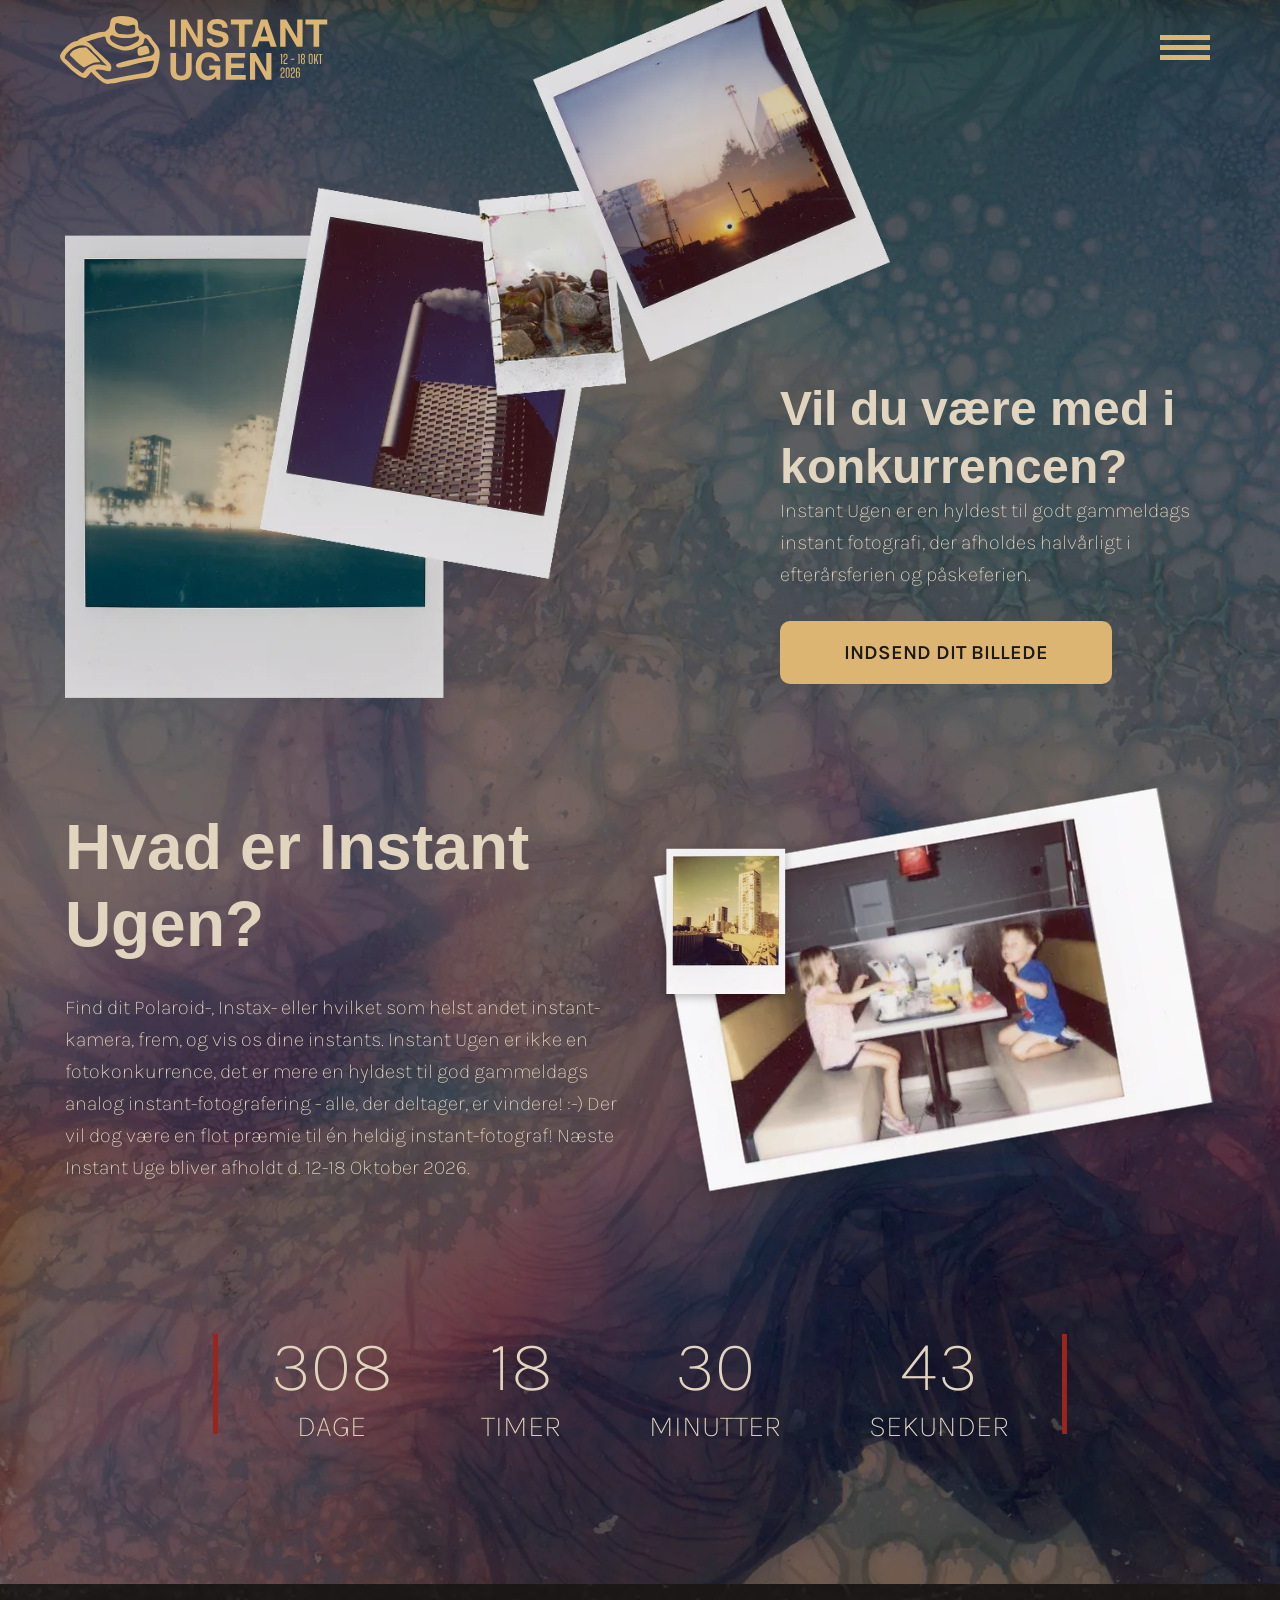
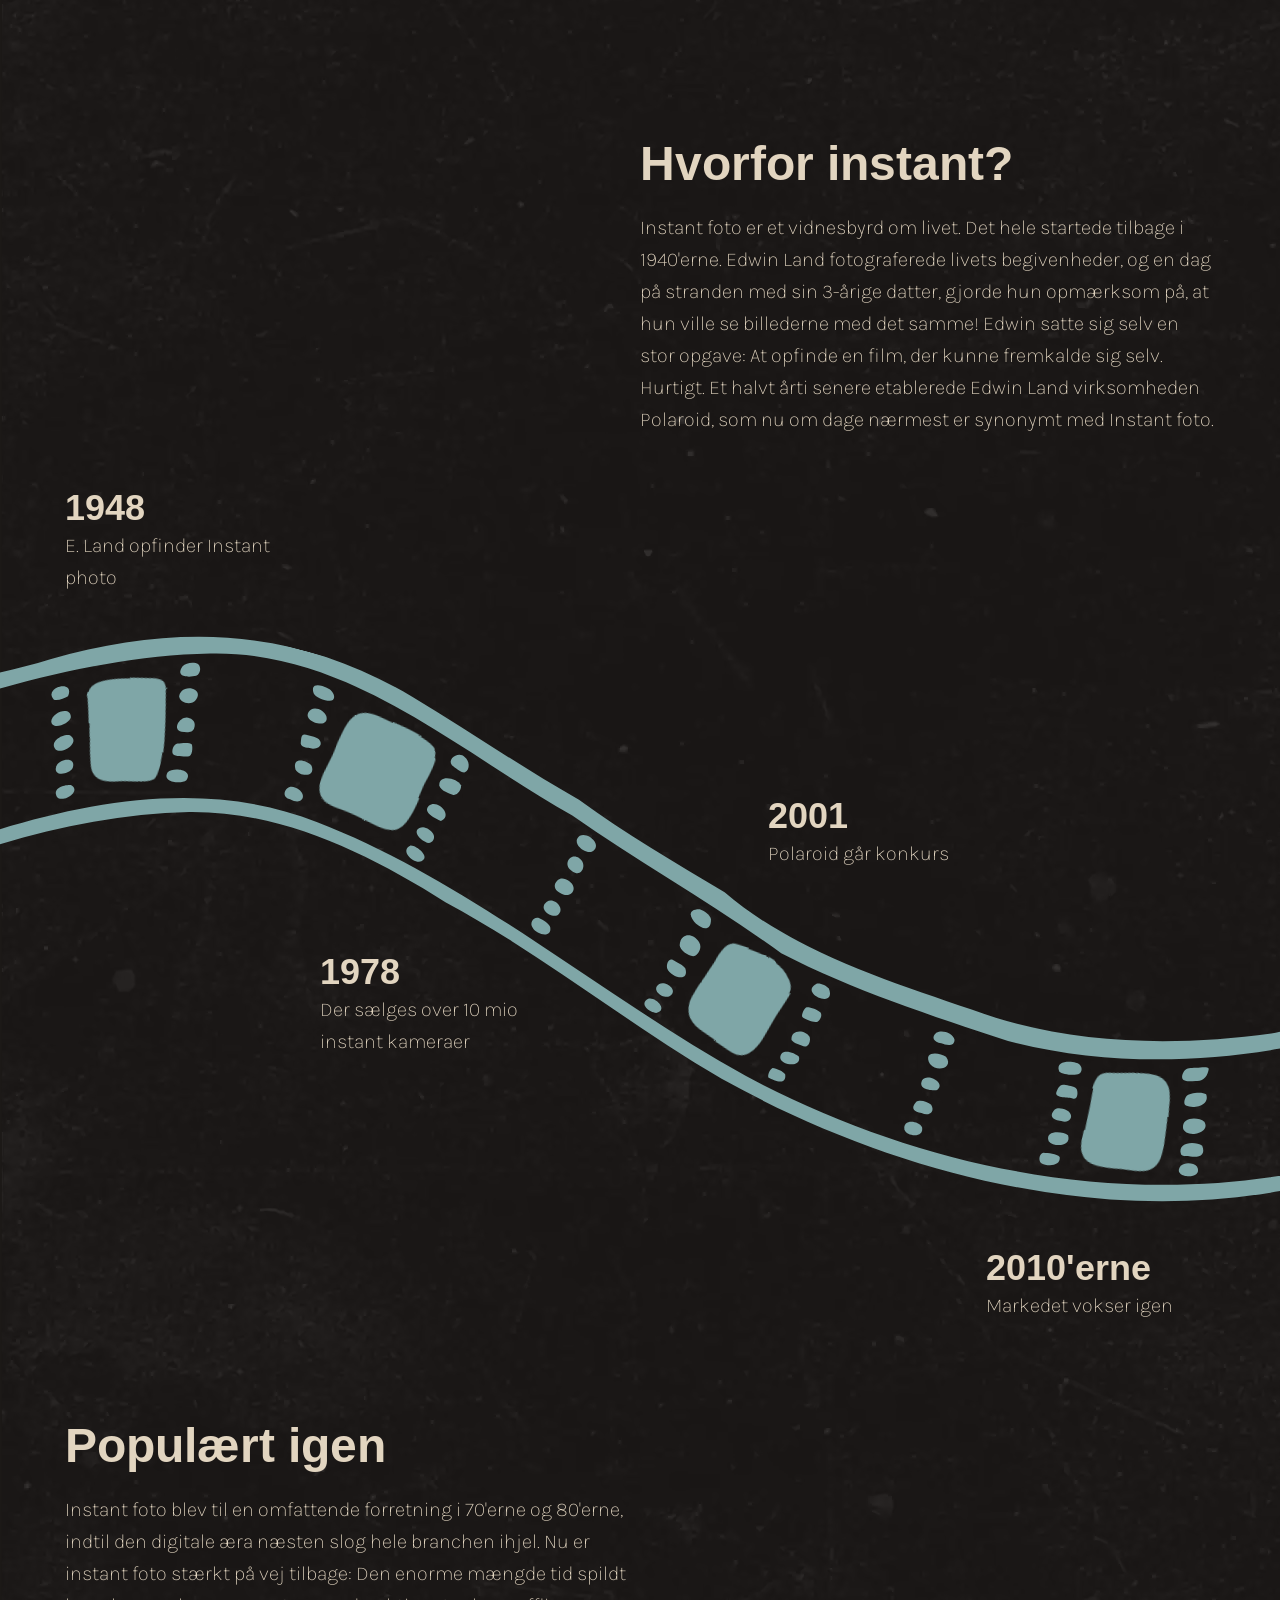
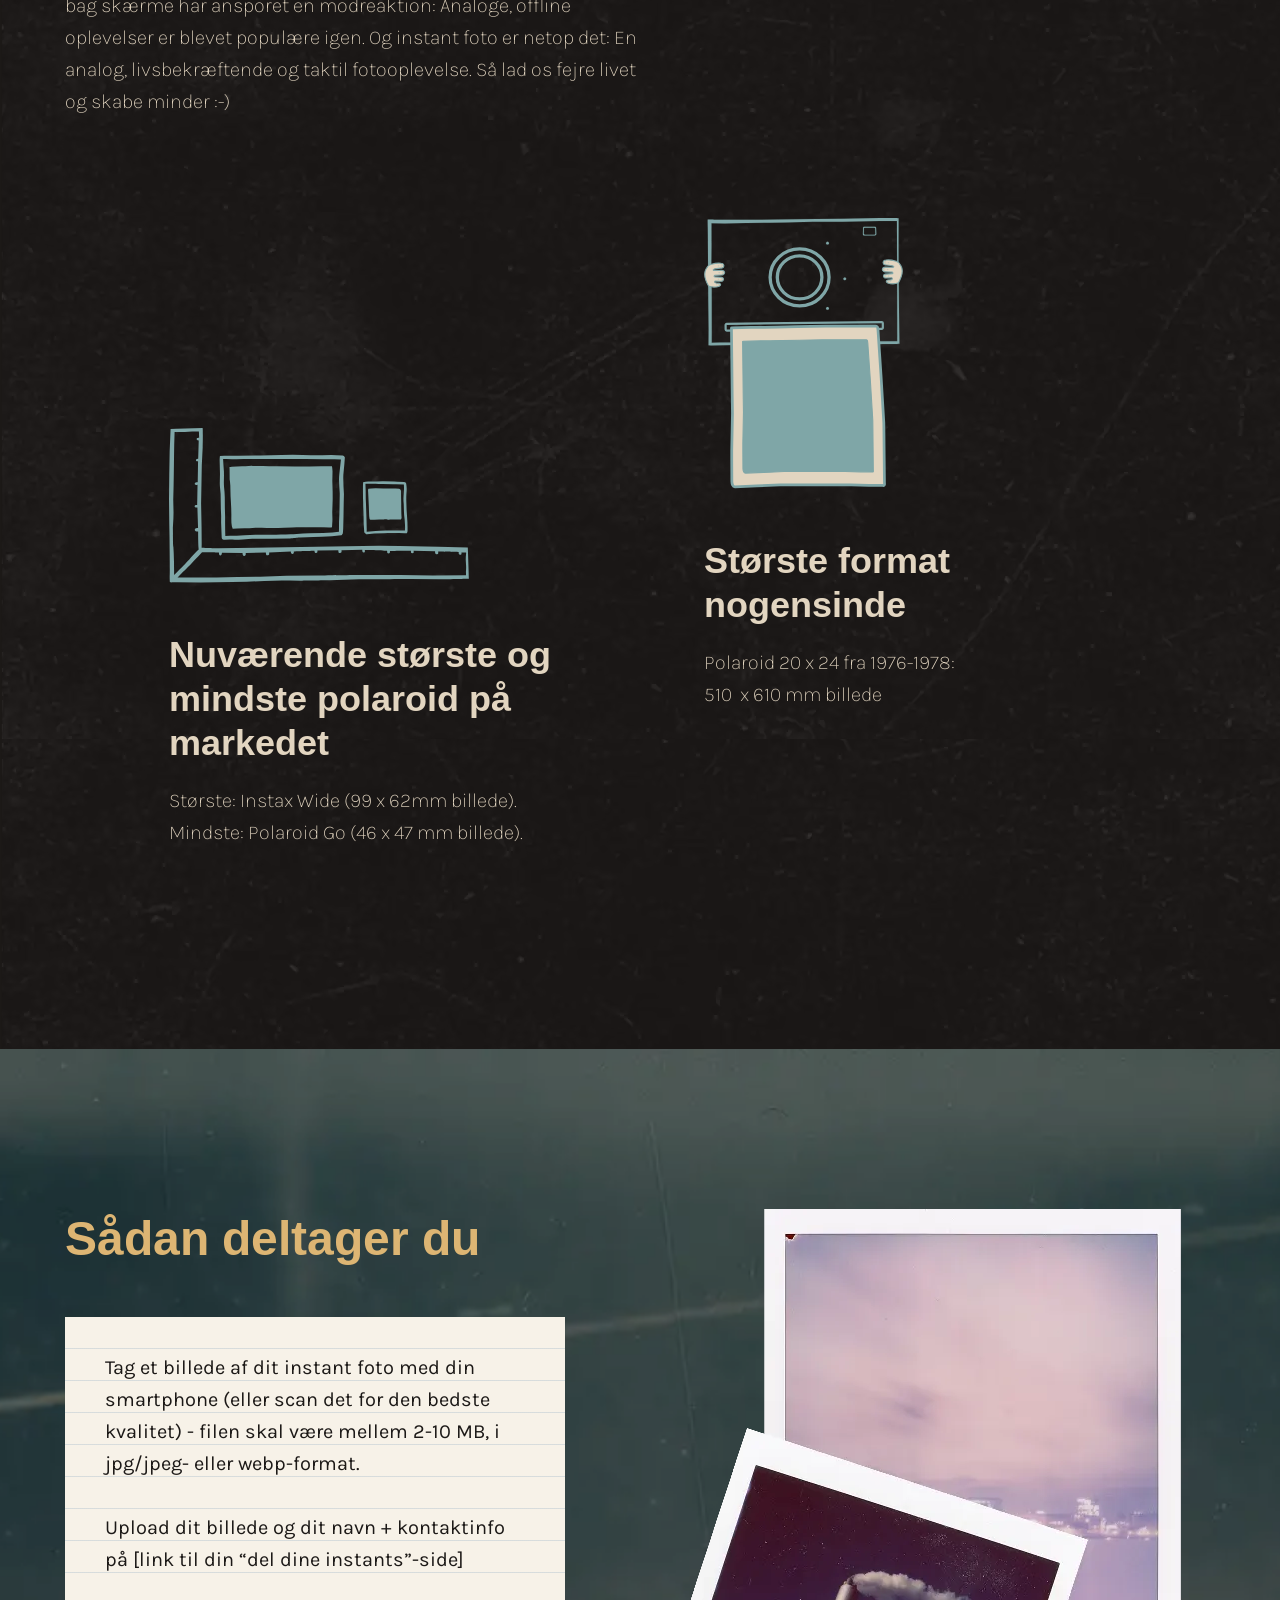
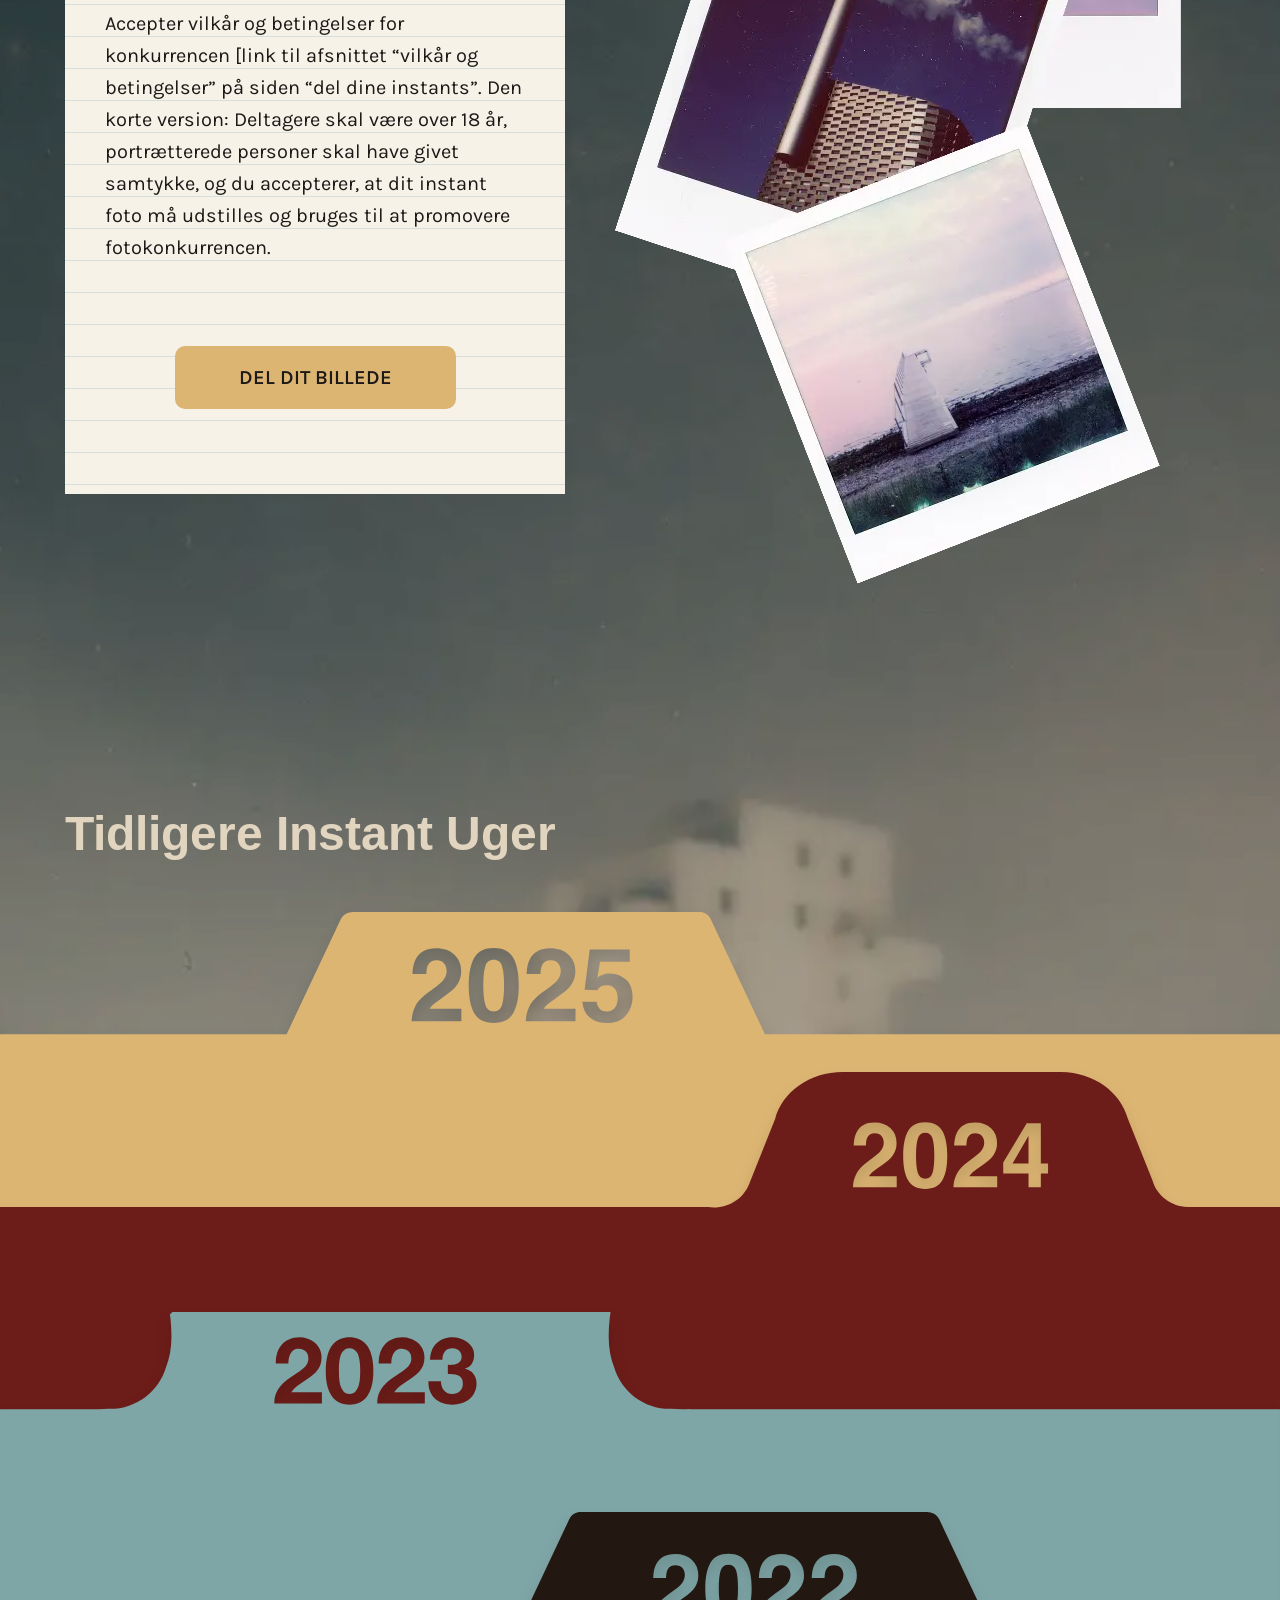
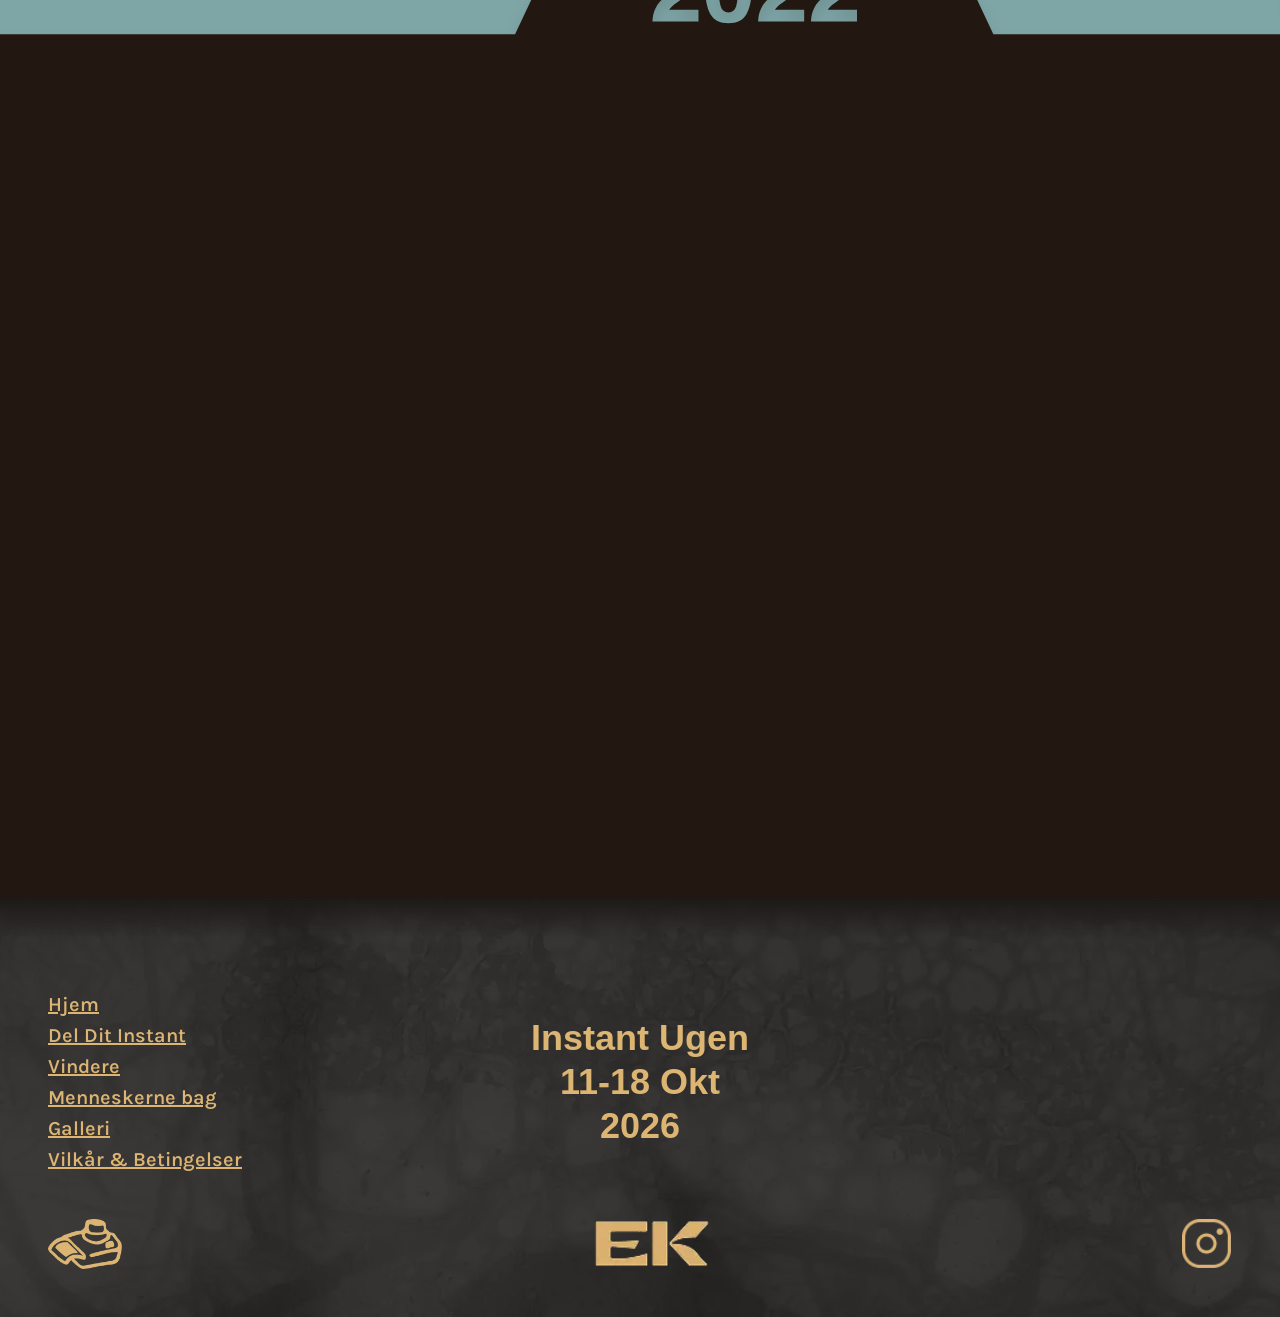
==== commit 4a73ae8e: "Done" ====
--- a/index.html
+++ b/index.html
@@ -77,7 +77,7 @@
                             der afholdes halvårligt i efterårsferien og påskeferien.
                         </p>
                 </div>
-                <a class="button" aria-label="button" href="/form.html">INDSEND DIT BILLEDE</a>
+                <a class="button" aria-label="button" href="form.html">INDSEND DIT BILLEDE</a>
             </div>
 
 
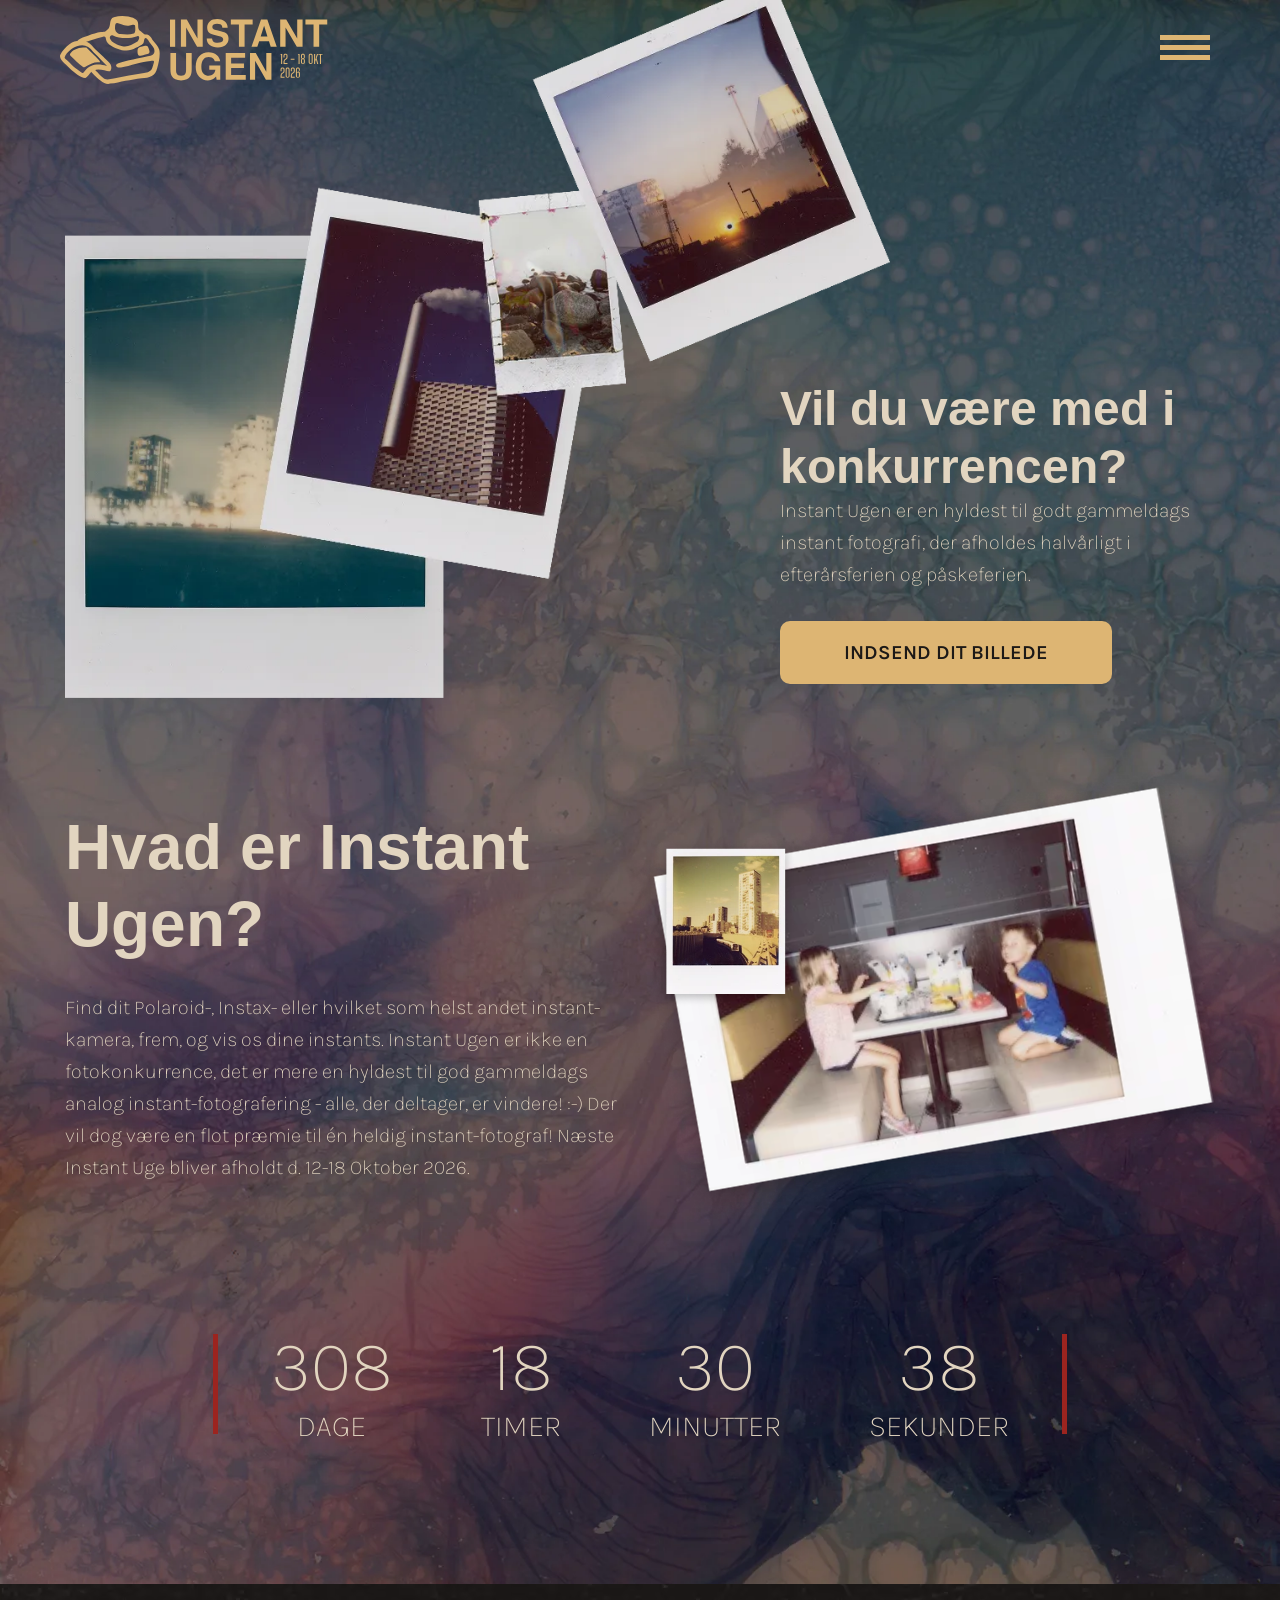
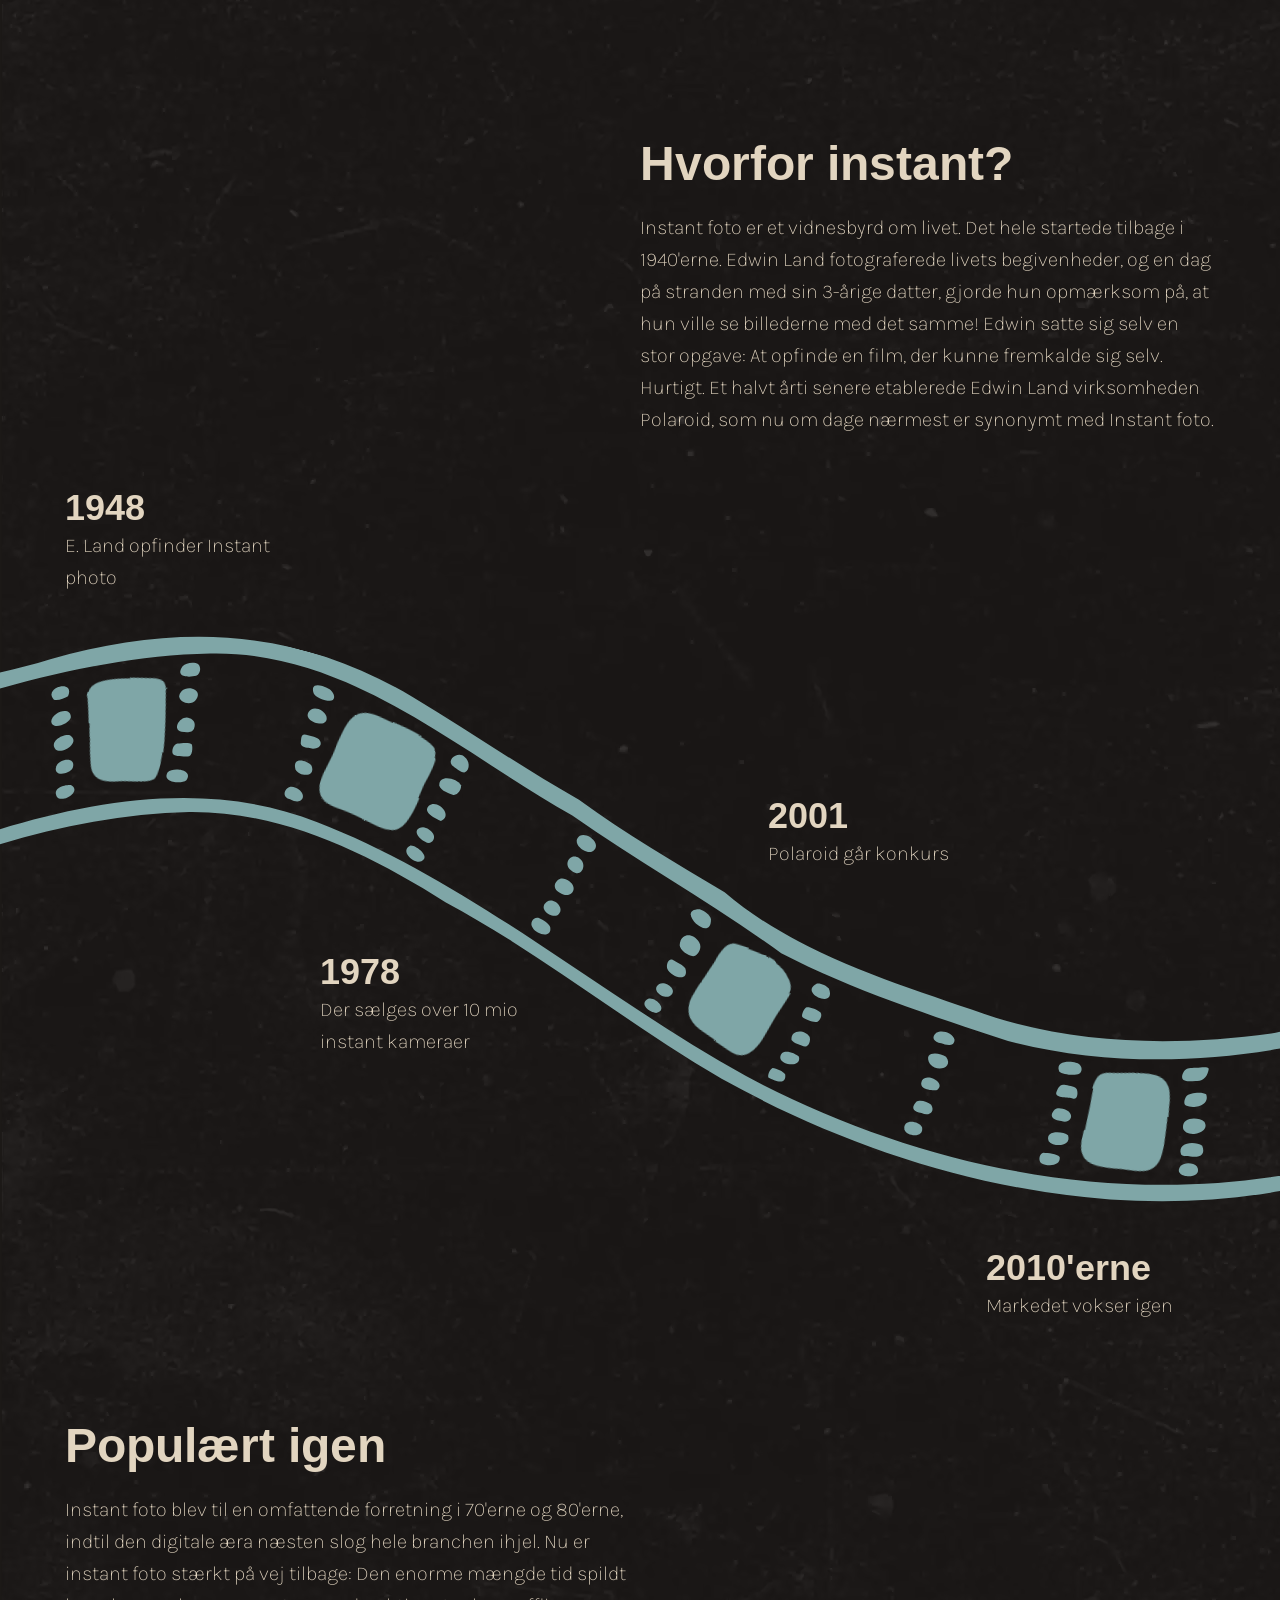
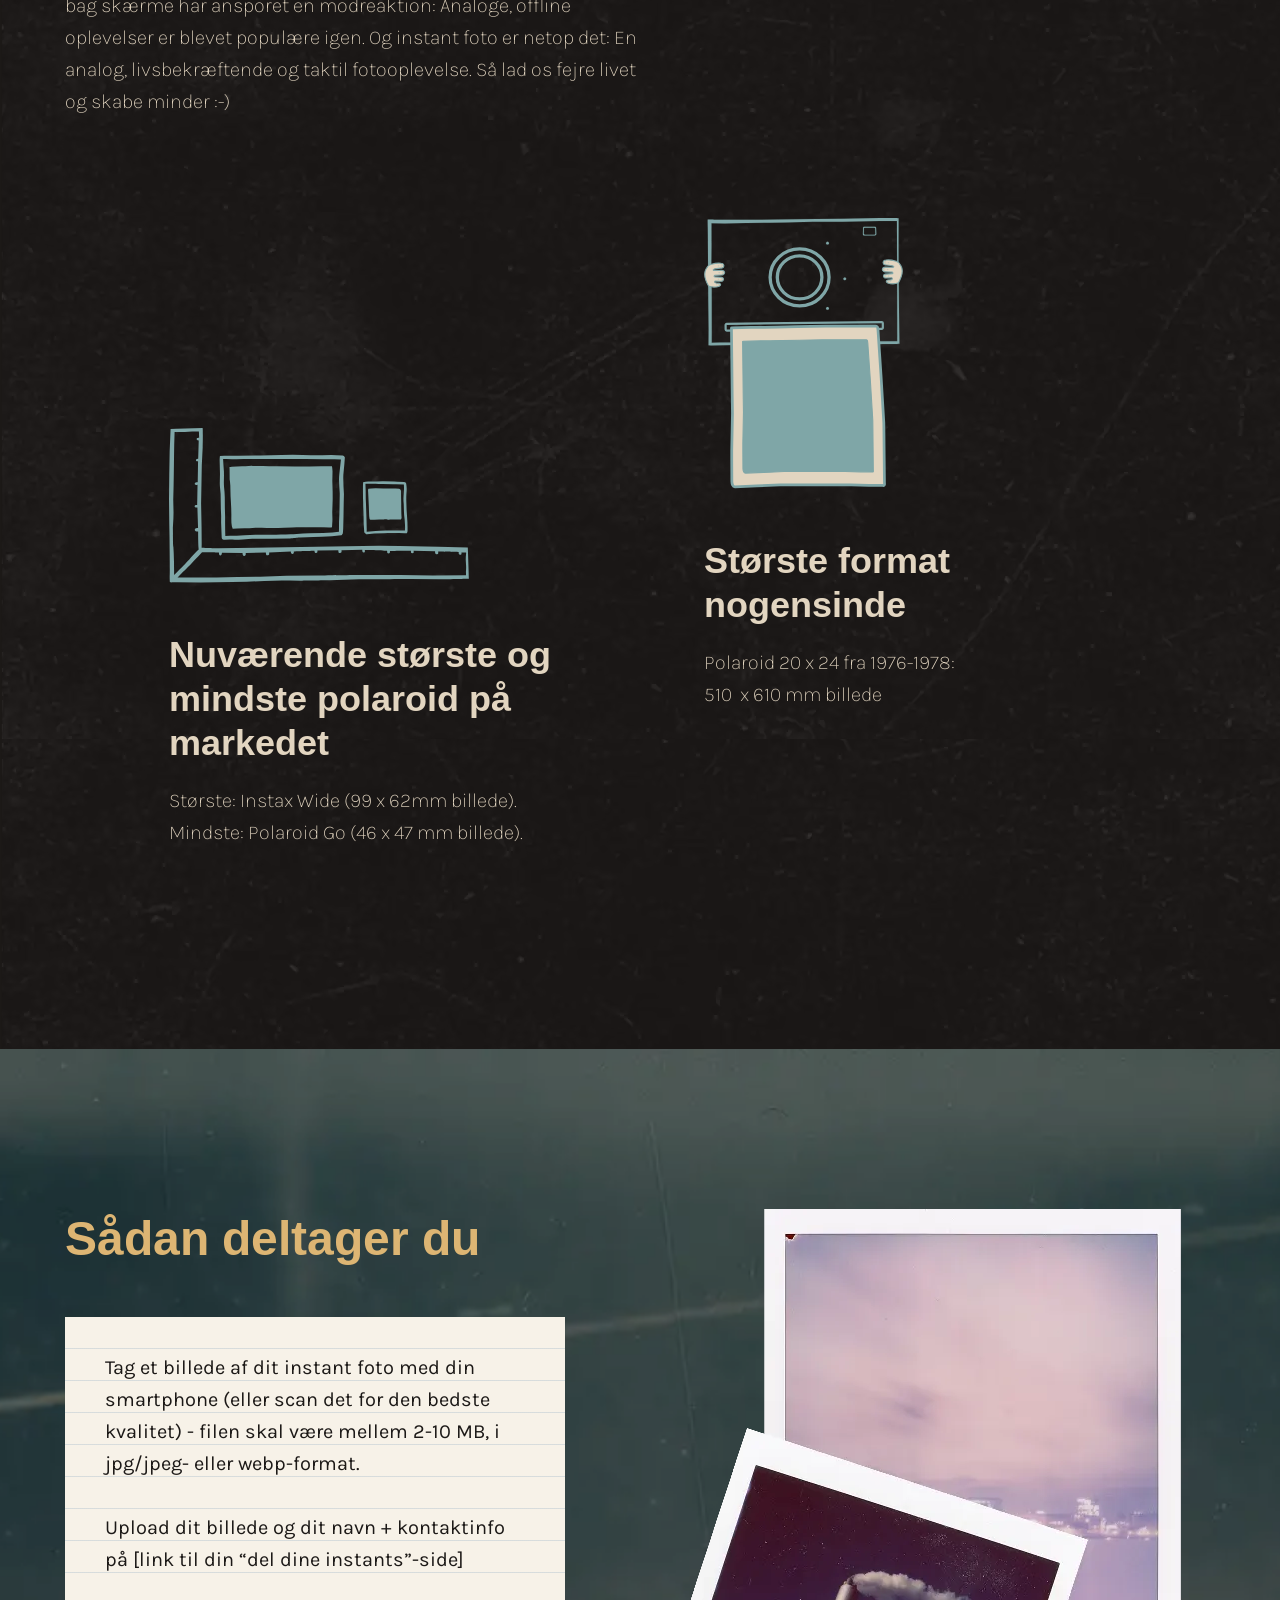
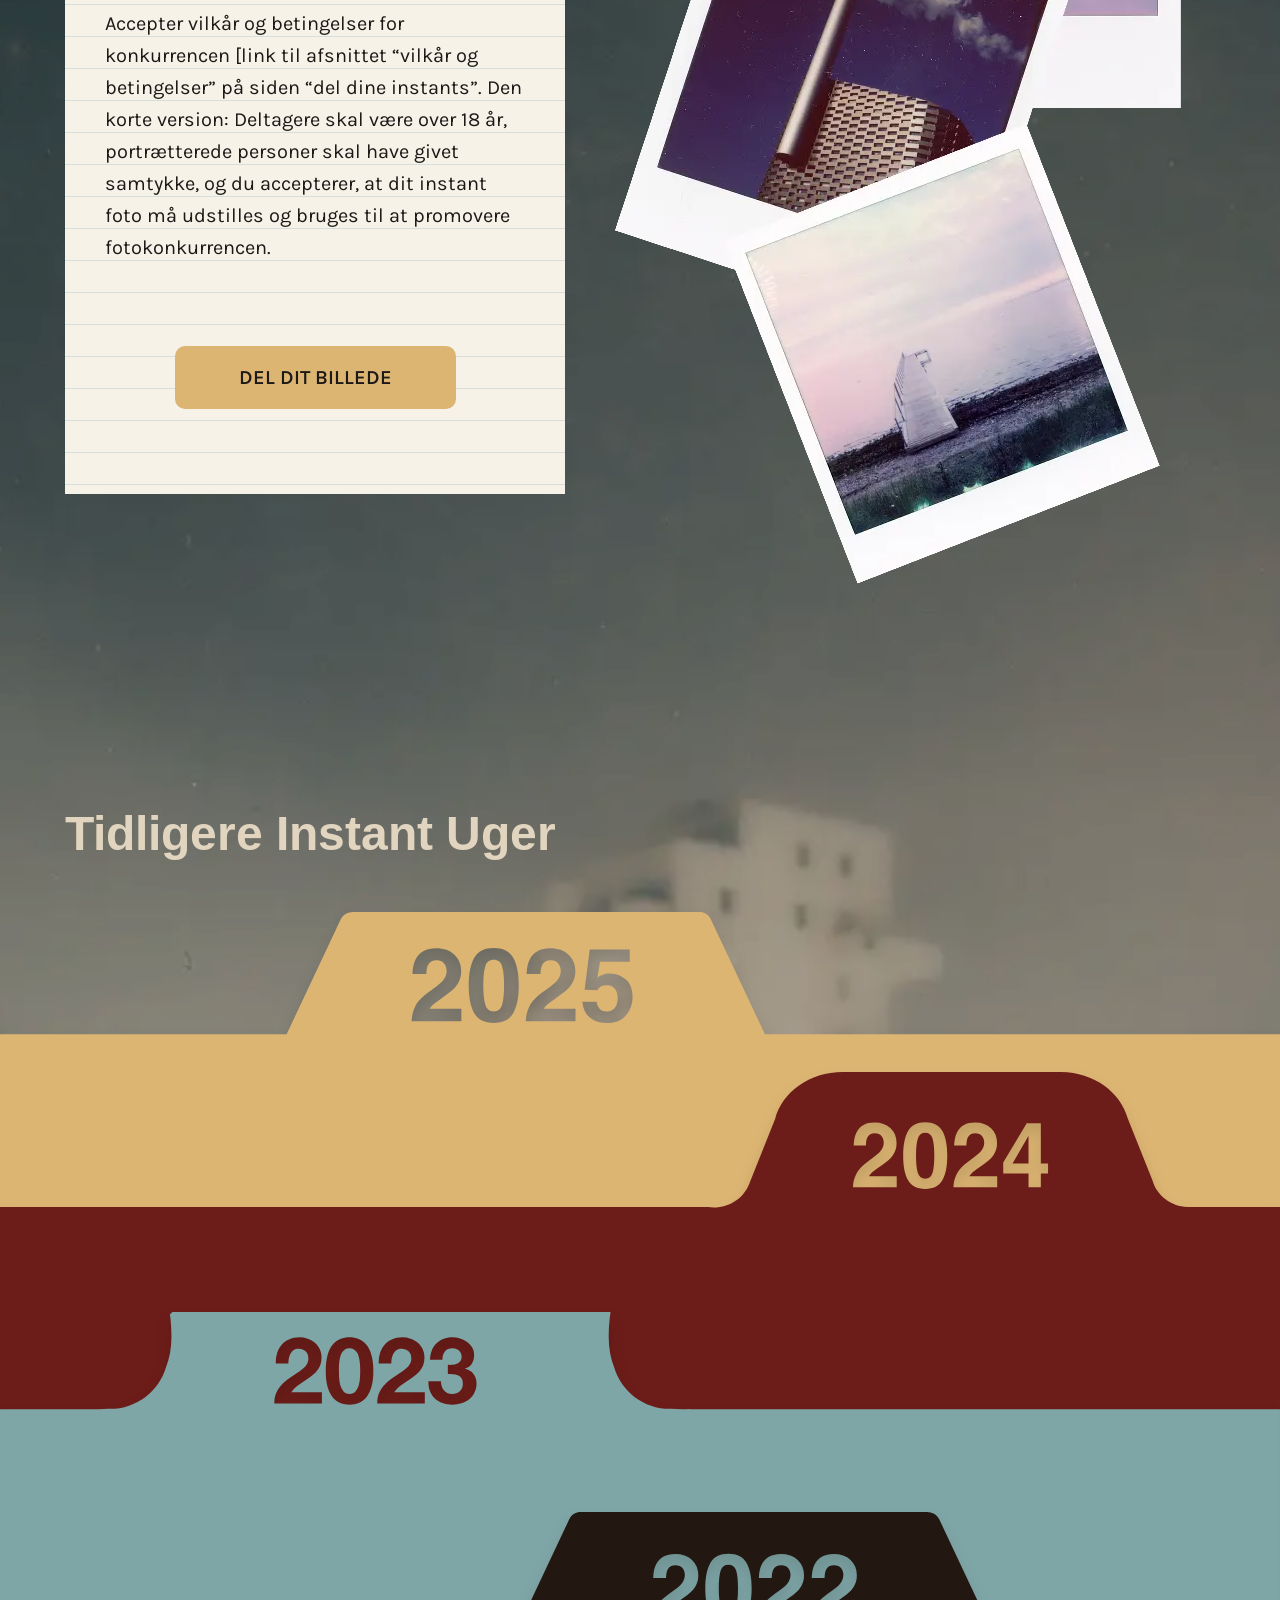
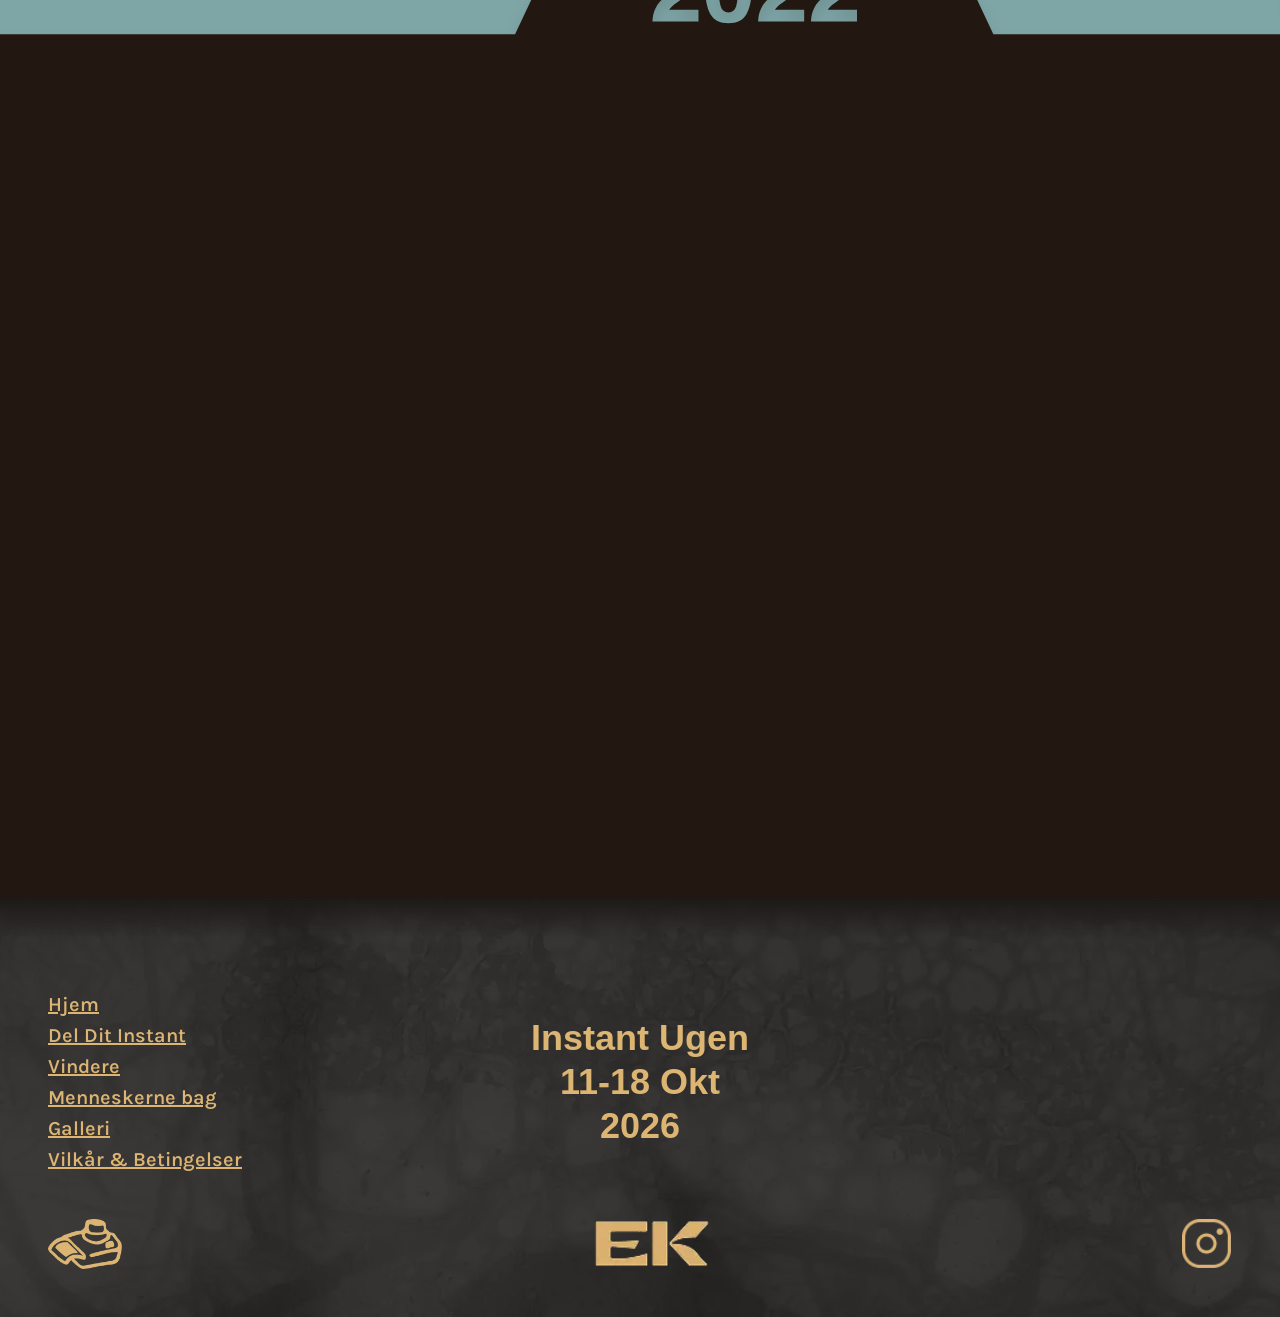
==== commit 8c5d9f7f: "Final" ====
--- a/index.html
+++ b/index.html
@@ -71,11 +71,11 @@
 
             <div class="hero_text_button">
                 <div>
-                    <h2 class="hero_title">Vil du være med i konkurrencen?</h1>
-                        <p class="hero_text">
-                            Instant Ugen er en hyldest til godt gammeldags instant fotografi,
-                            der afholdes halvårligt i efterårsferien og påskeferien.
-                        </p>
+                    <h2 class="hero_title">Vil du være med i konkurrencen?</h2>
+                    <p class="hero_text">
+                        Instant Ugen er en hyldest til godt gammeldags instant fotografi,
+                        der afholdes halvårligt i efterårsferien og påskeferien.
+                    </p>
                 </div>
                 <a class="button" aria-label="button" href="form.html">INDSEND DIT BILLEDE</a>
             </div>
